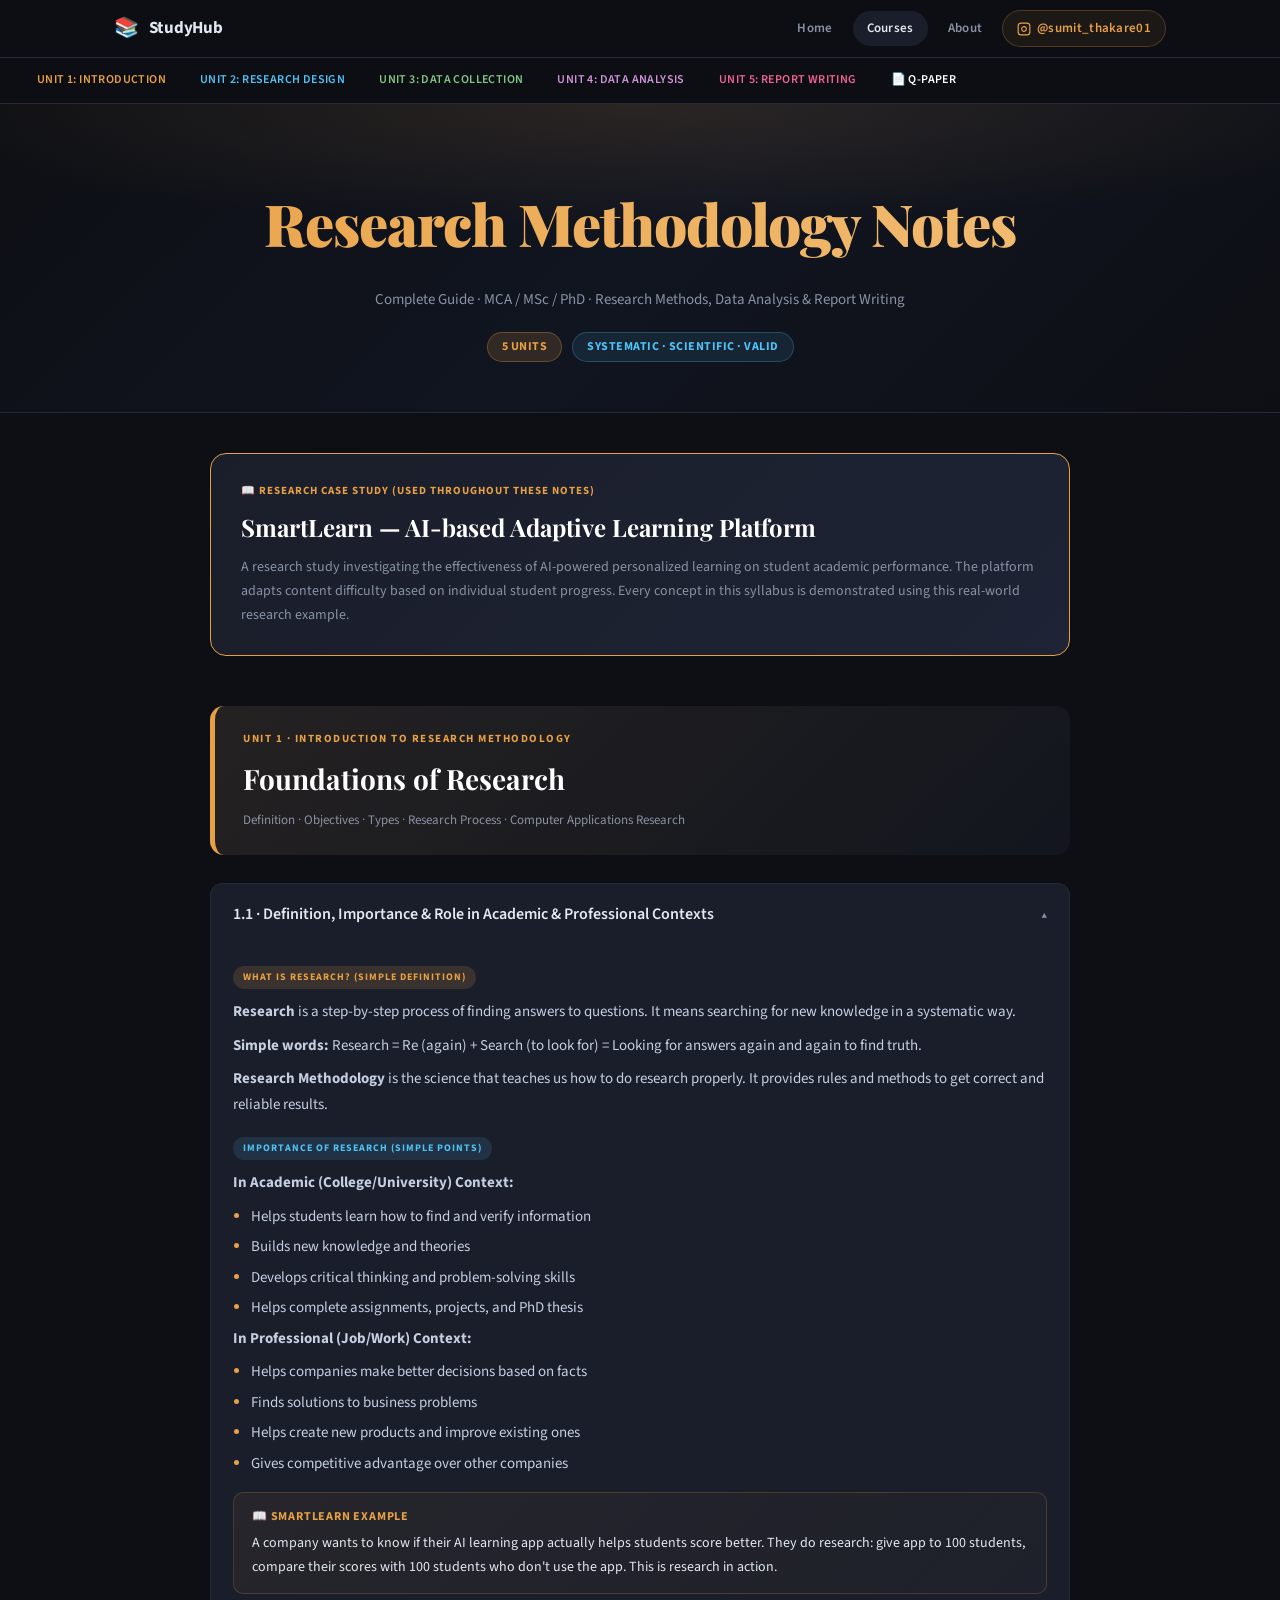
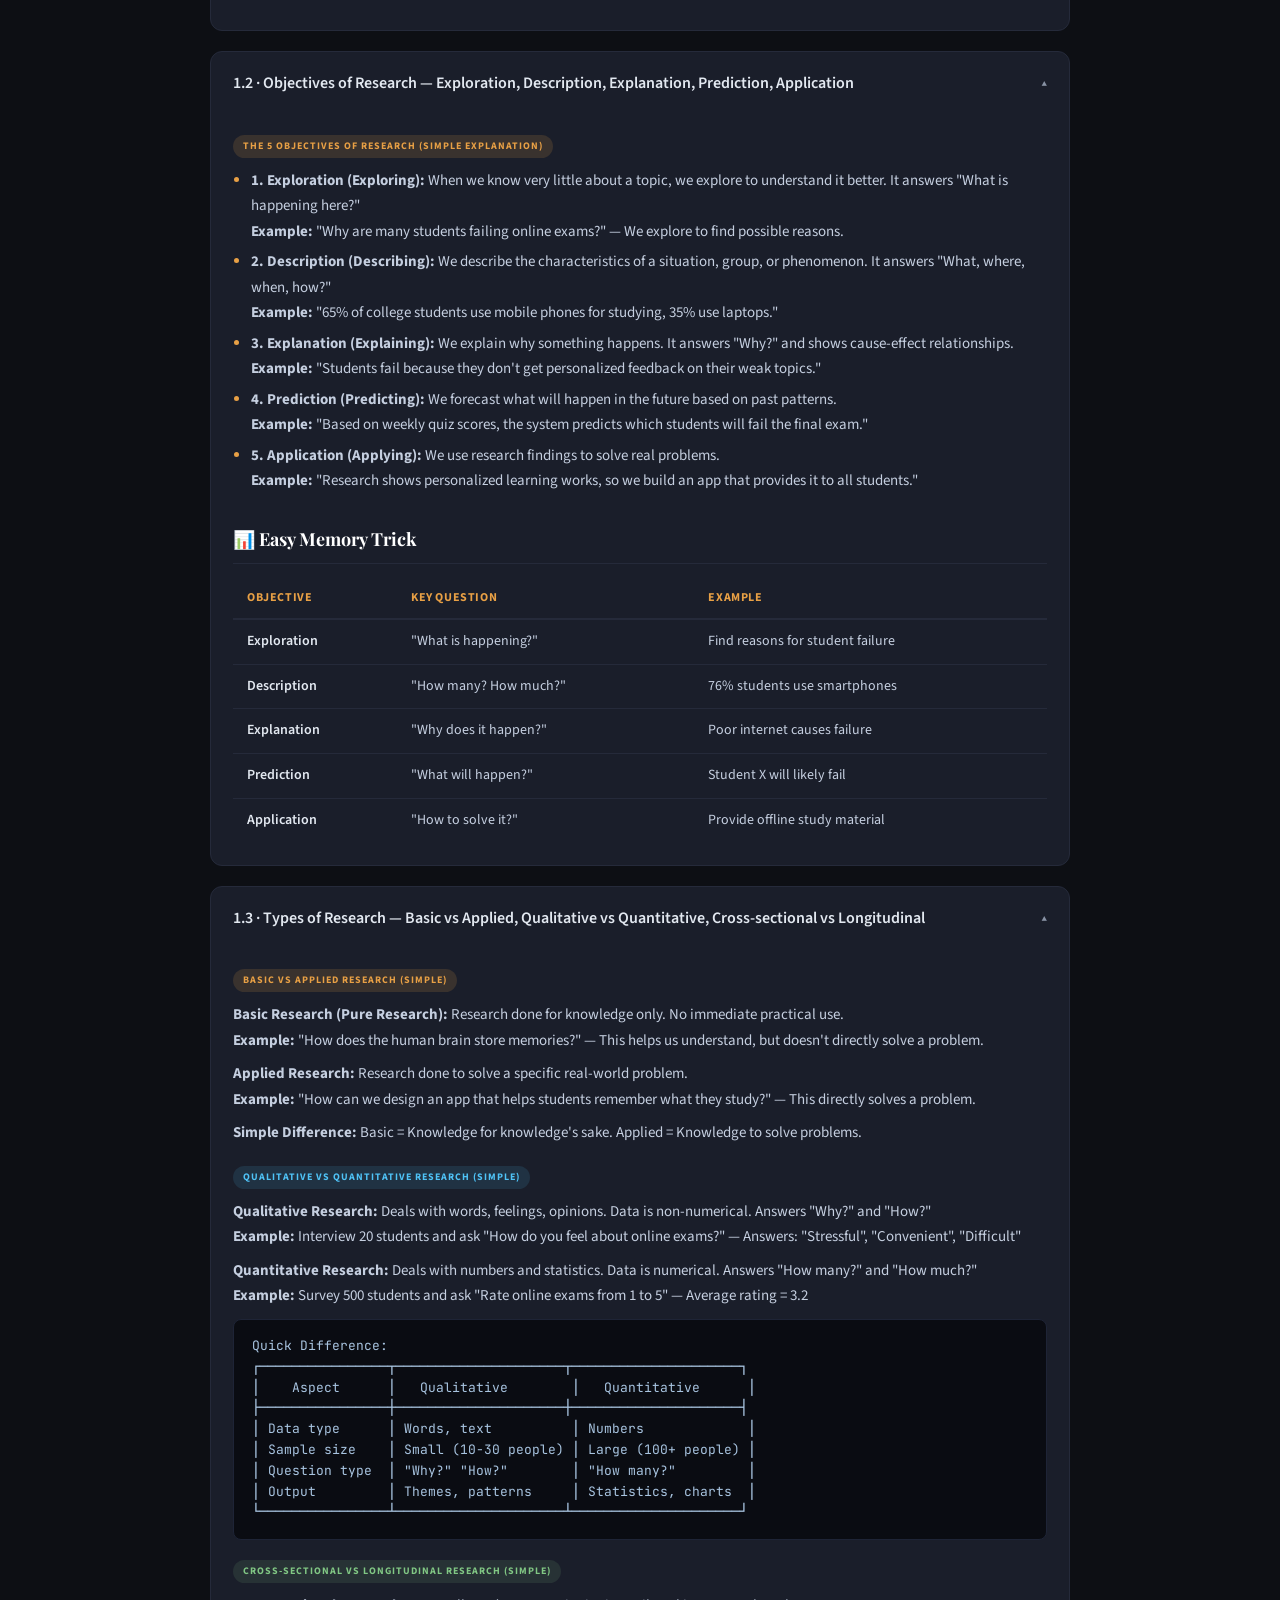
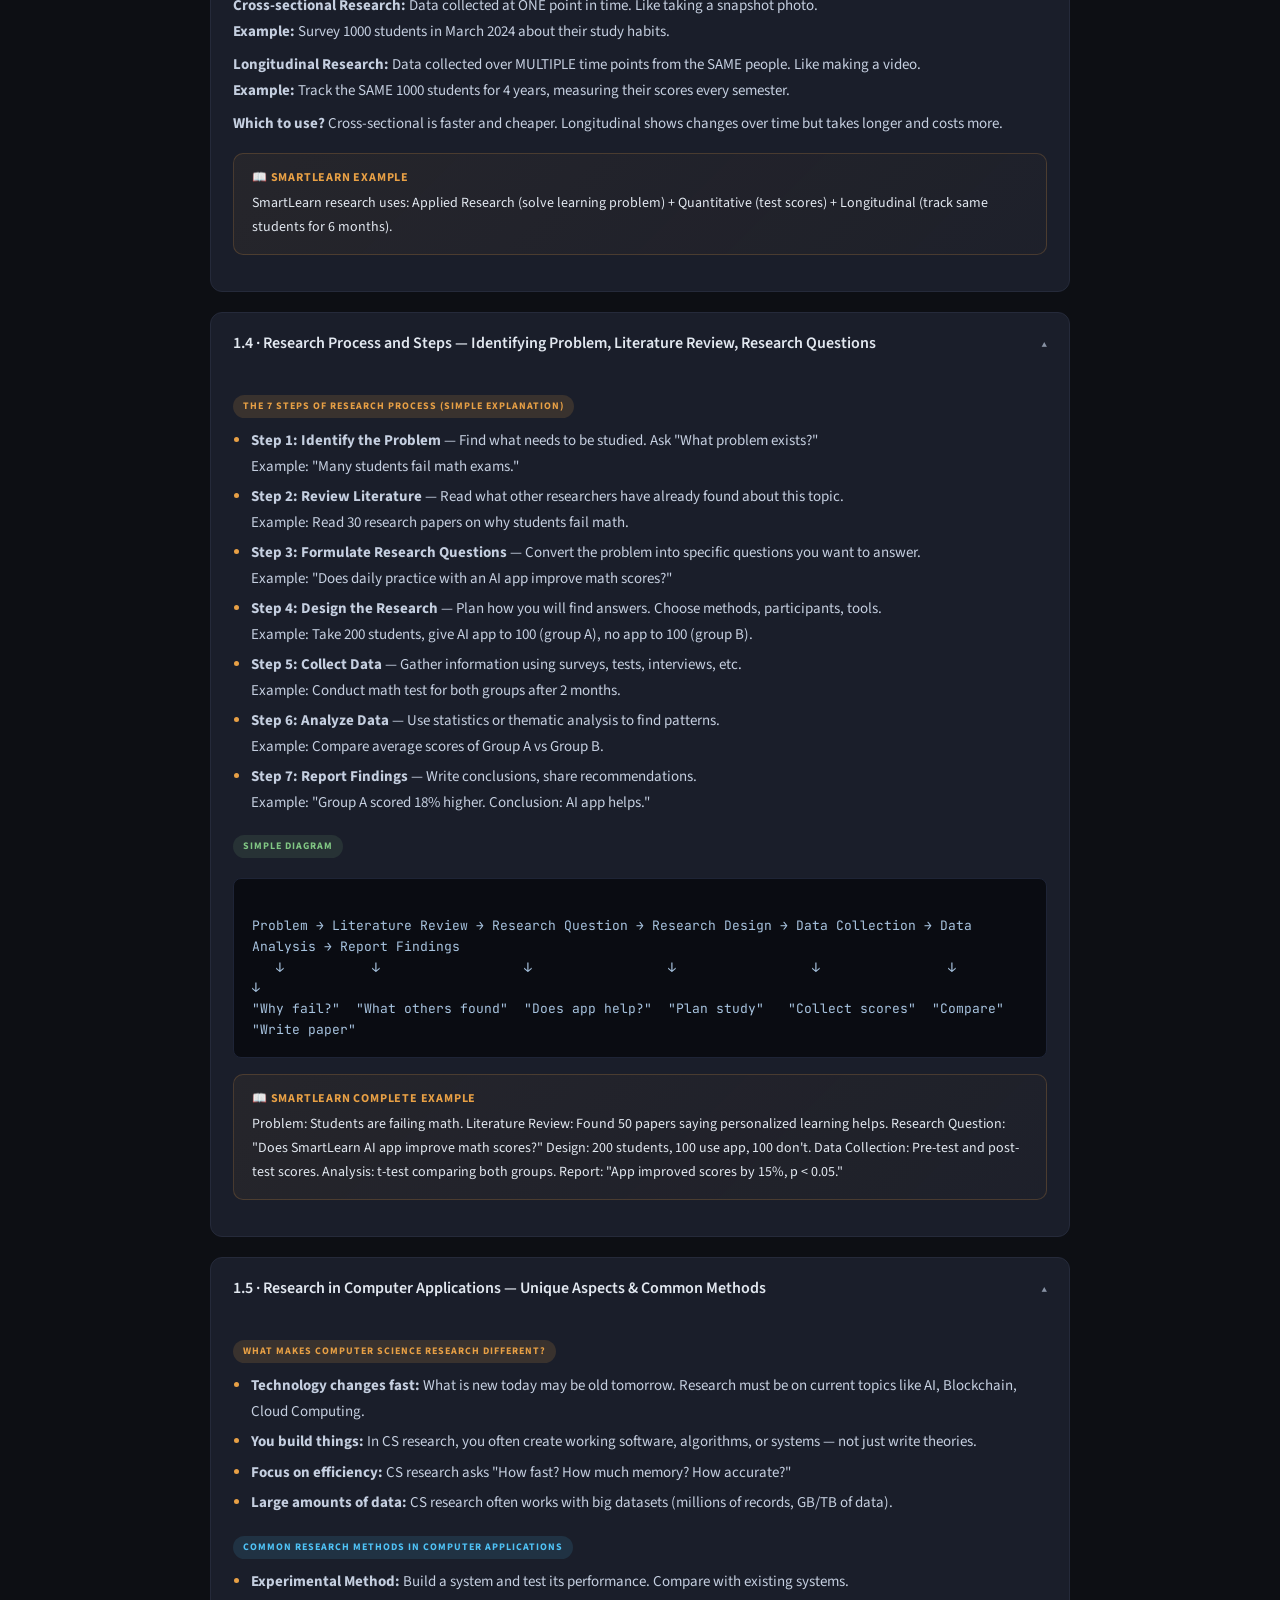
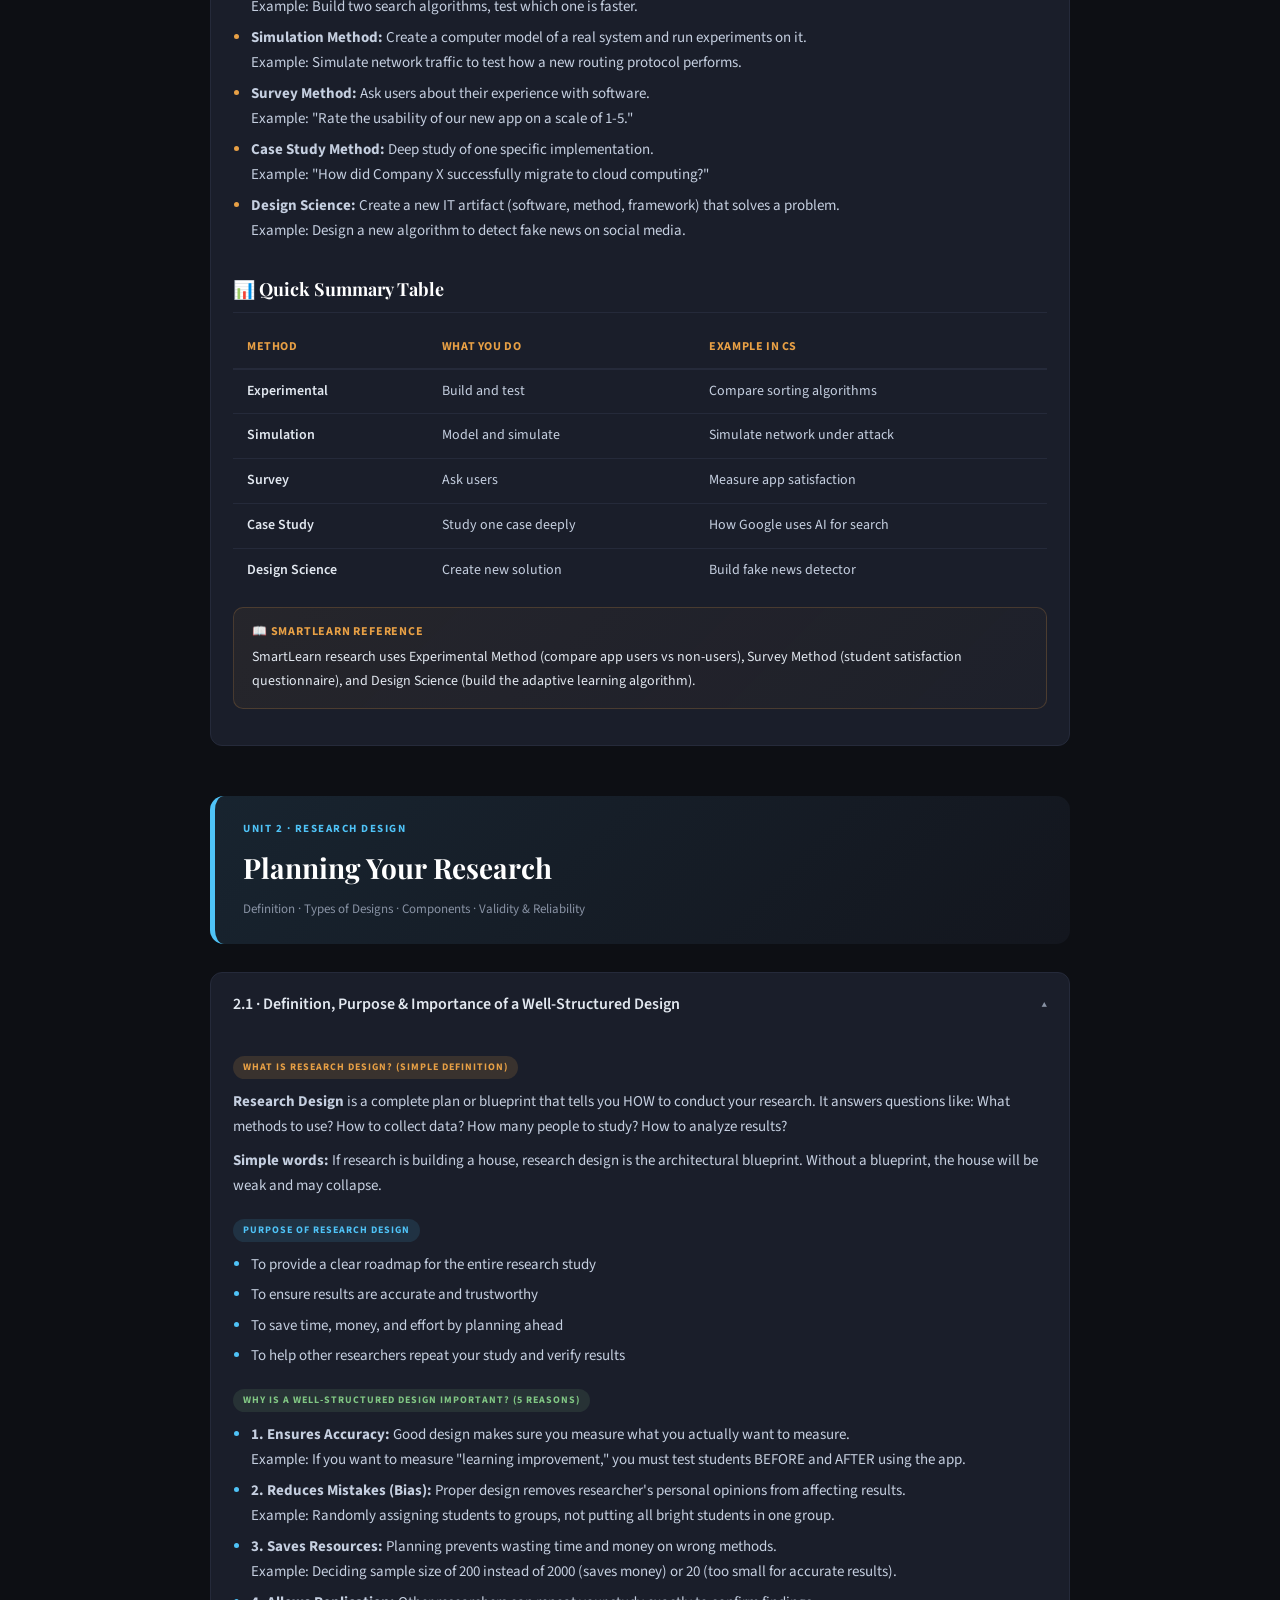
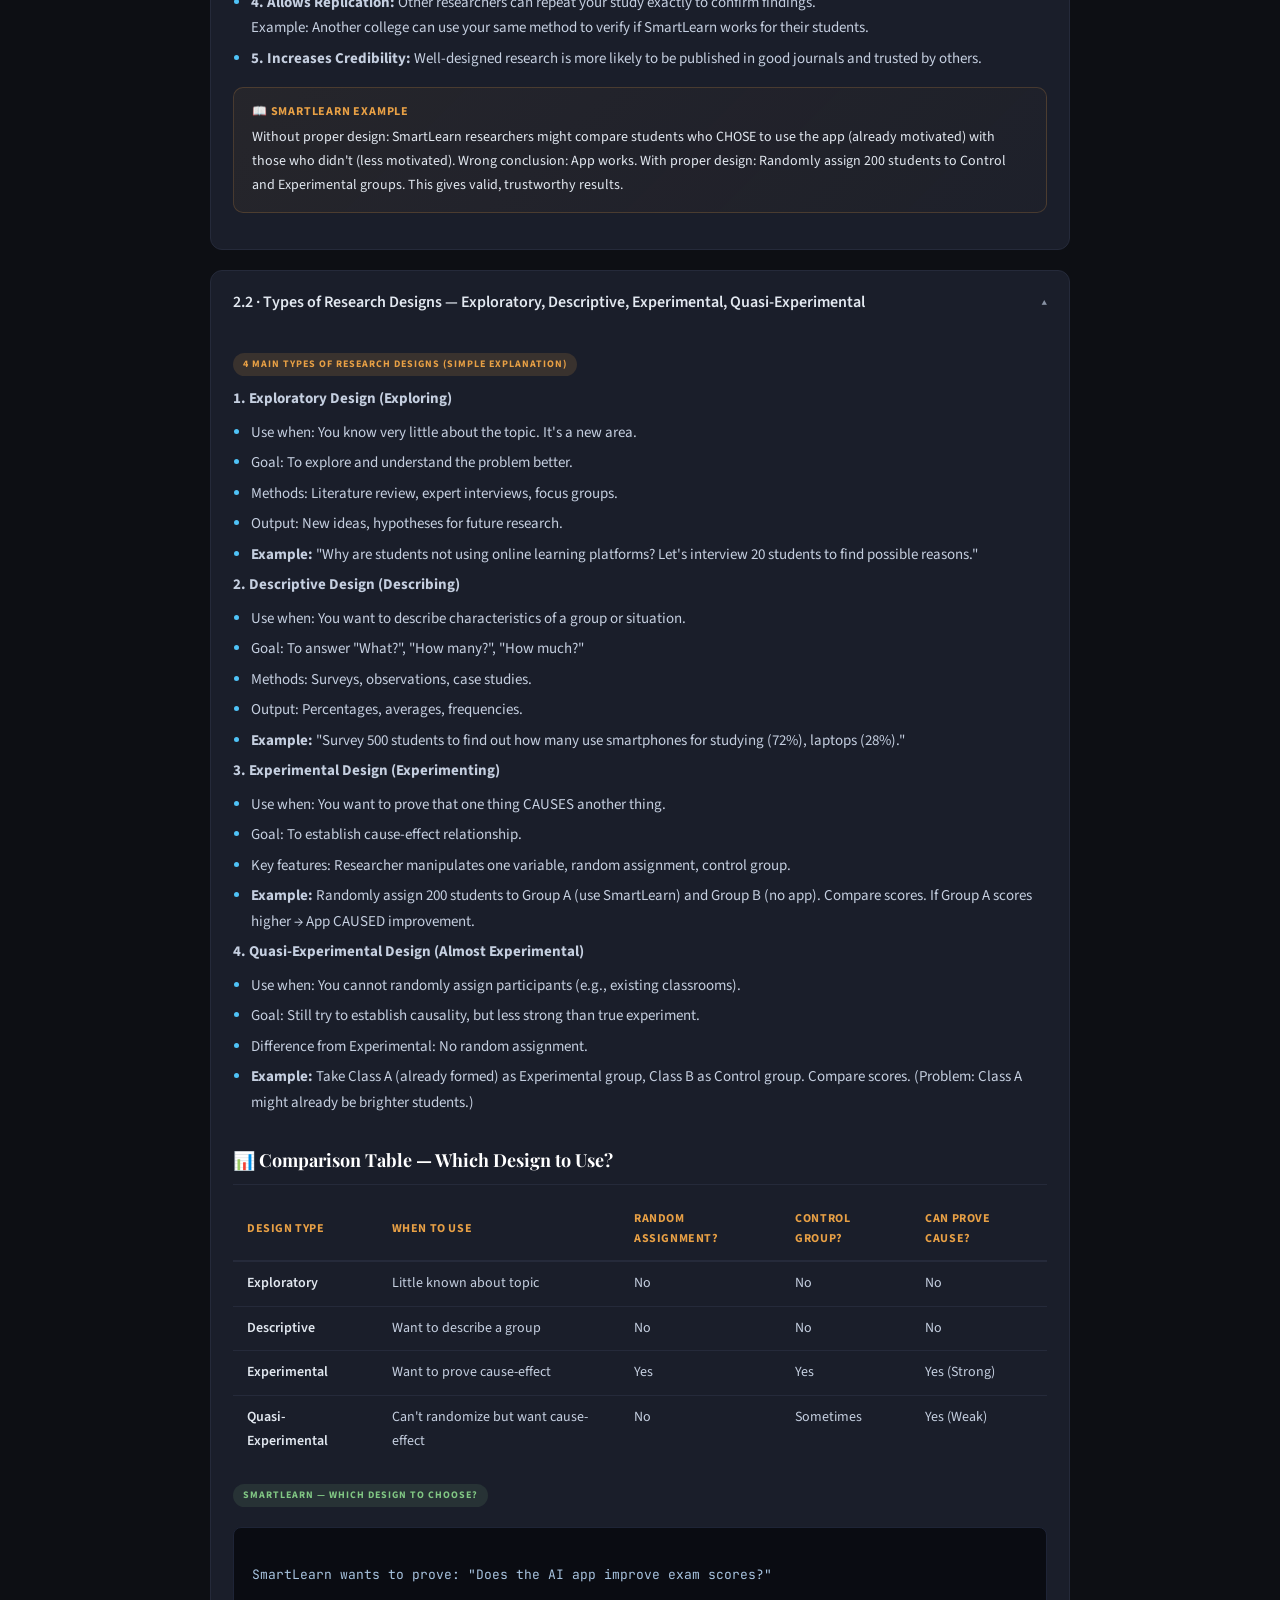
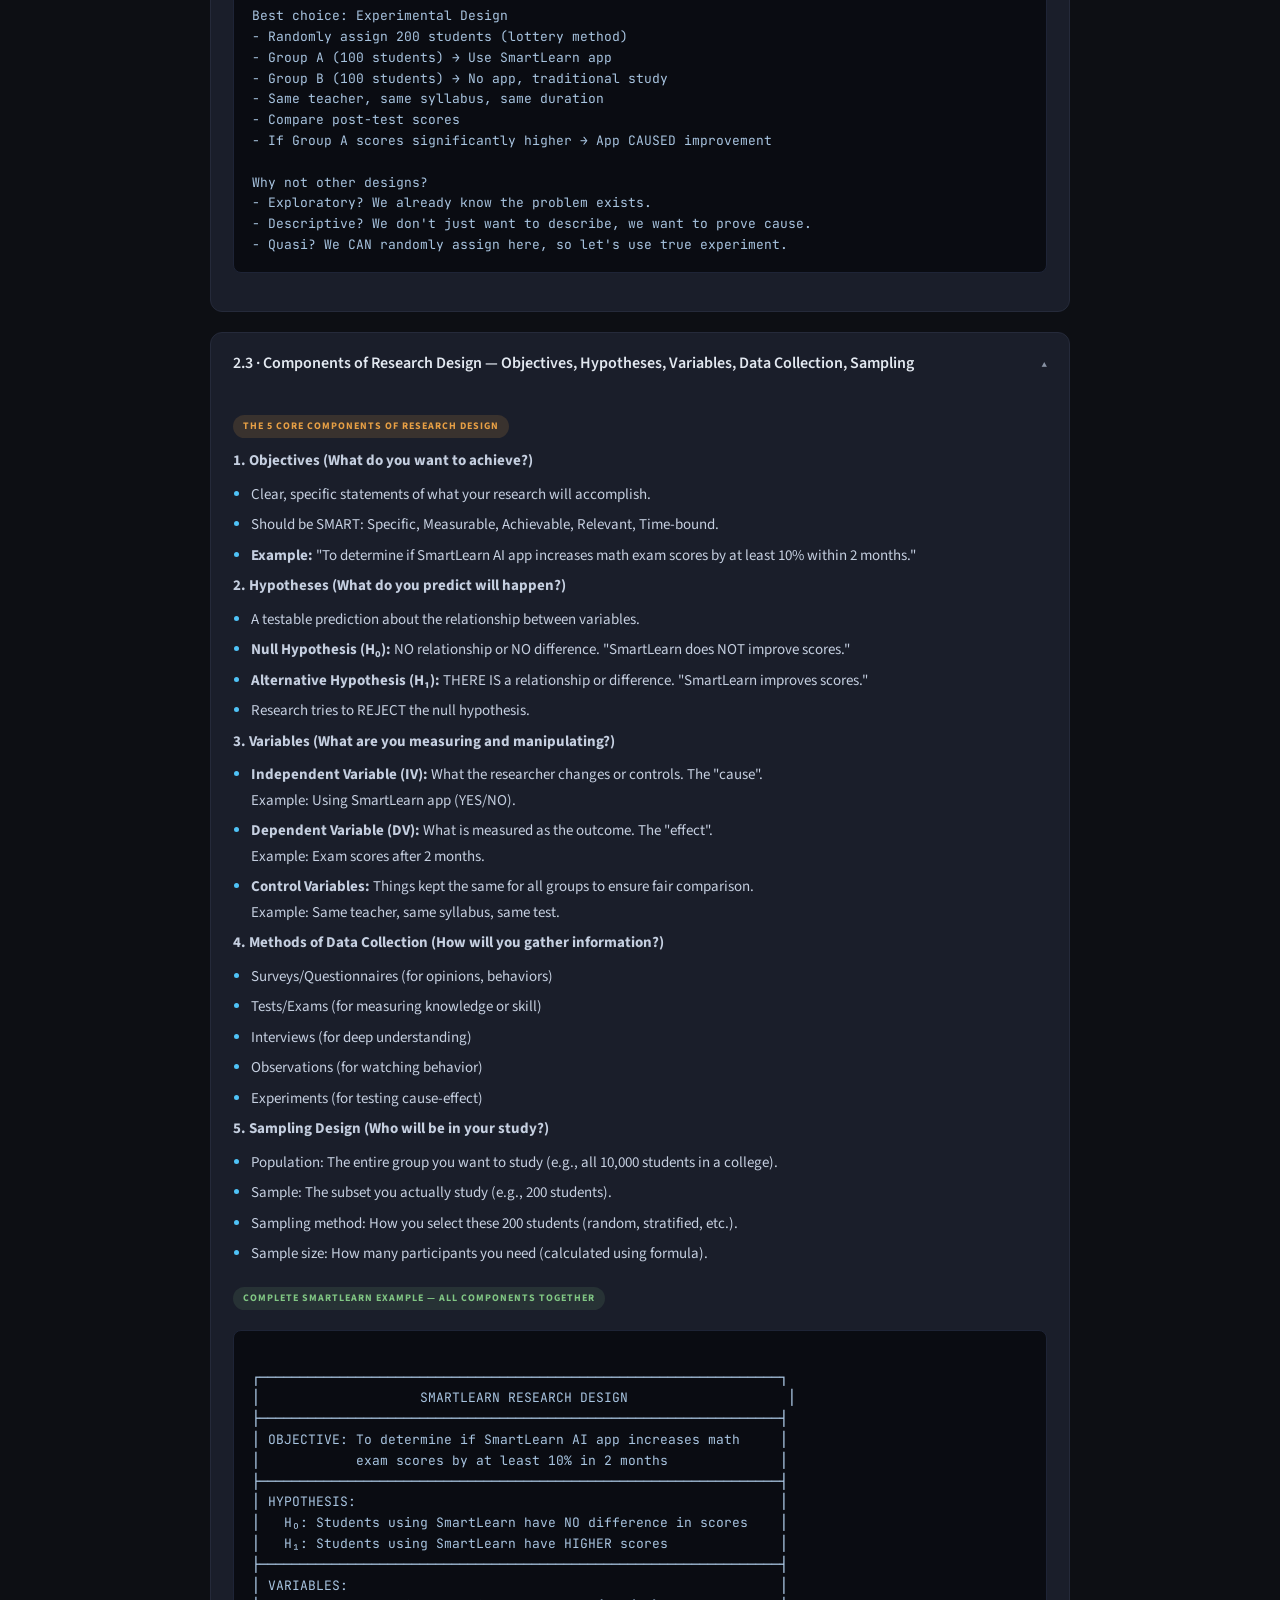
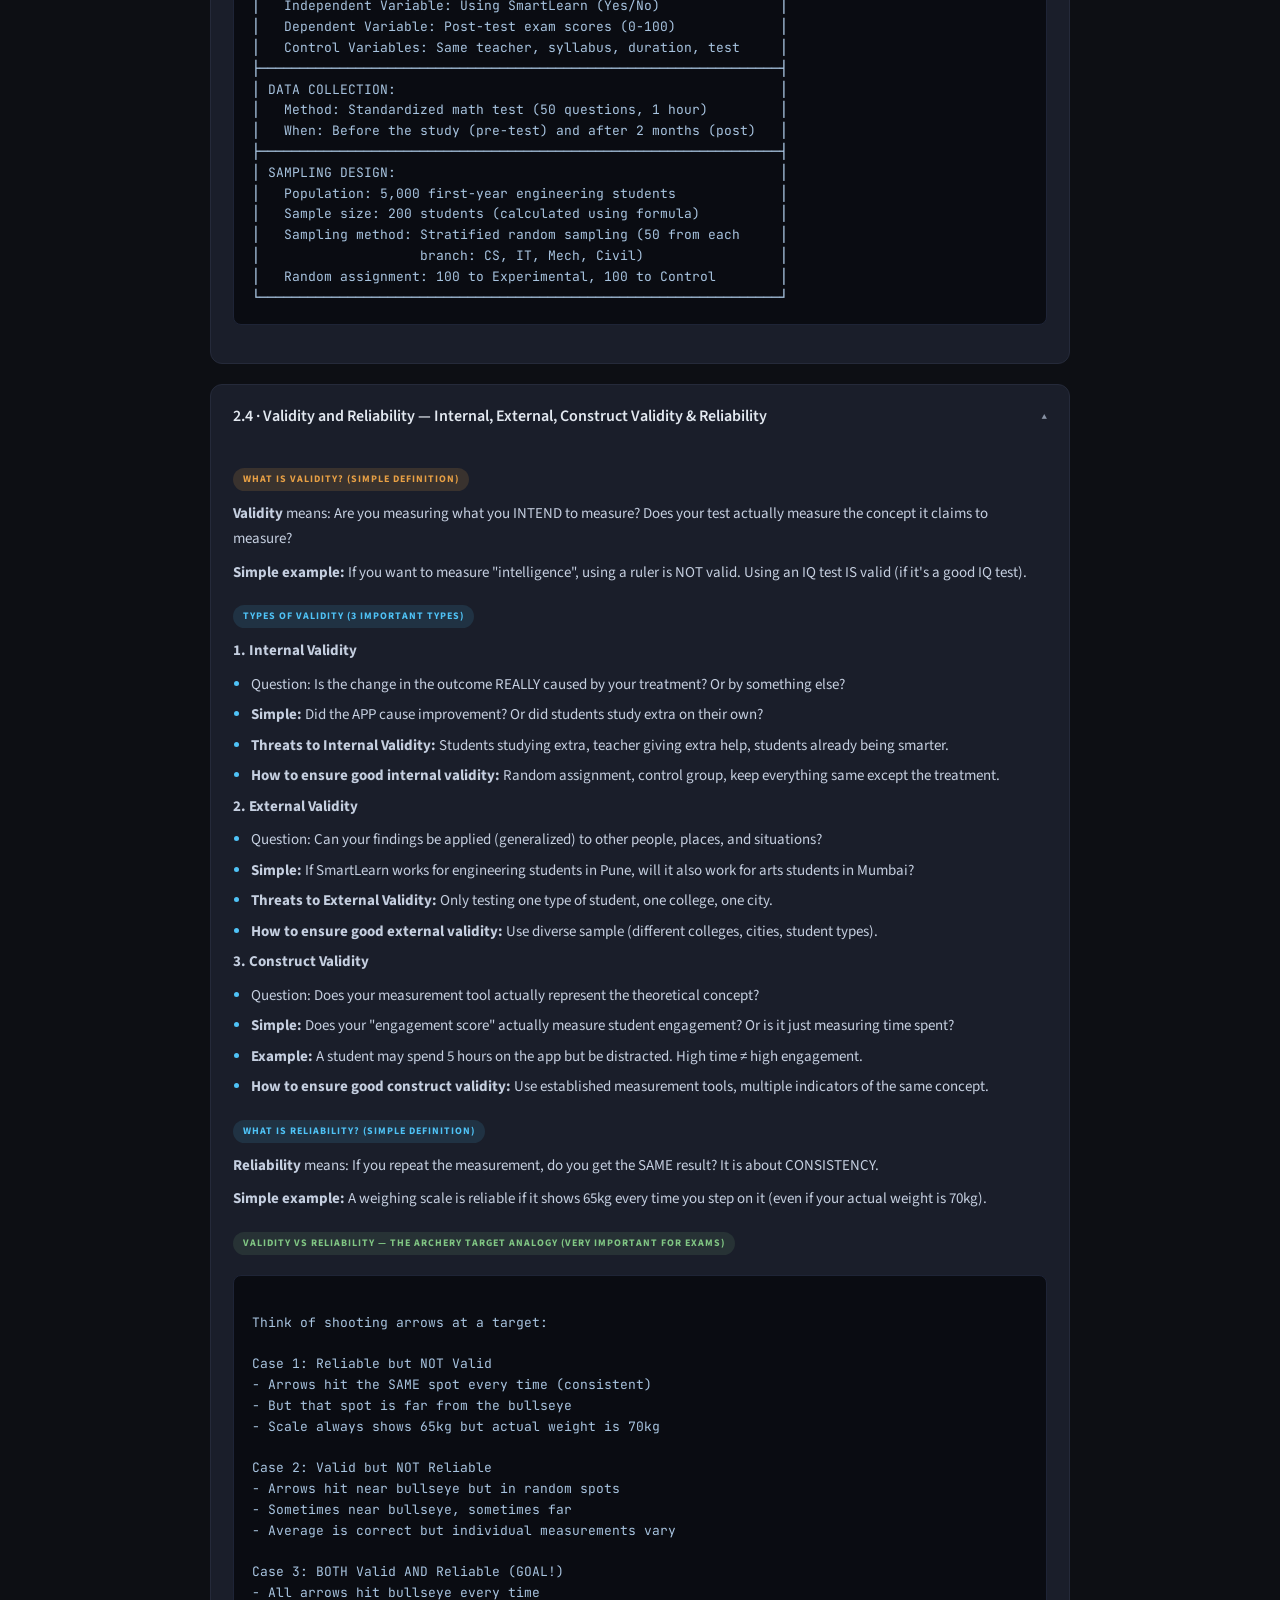
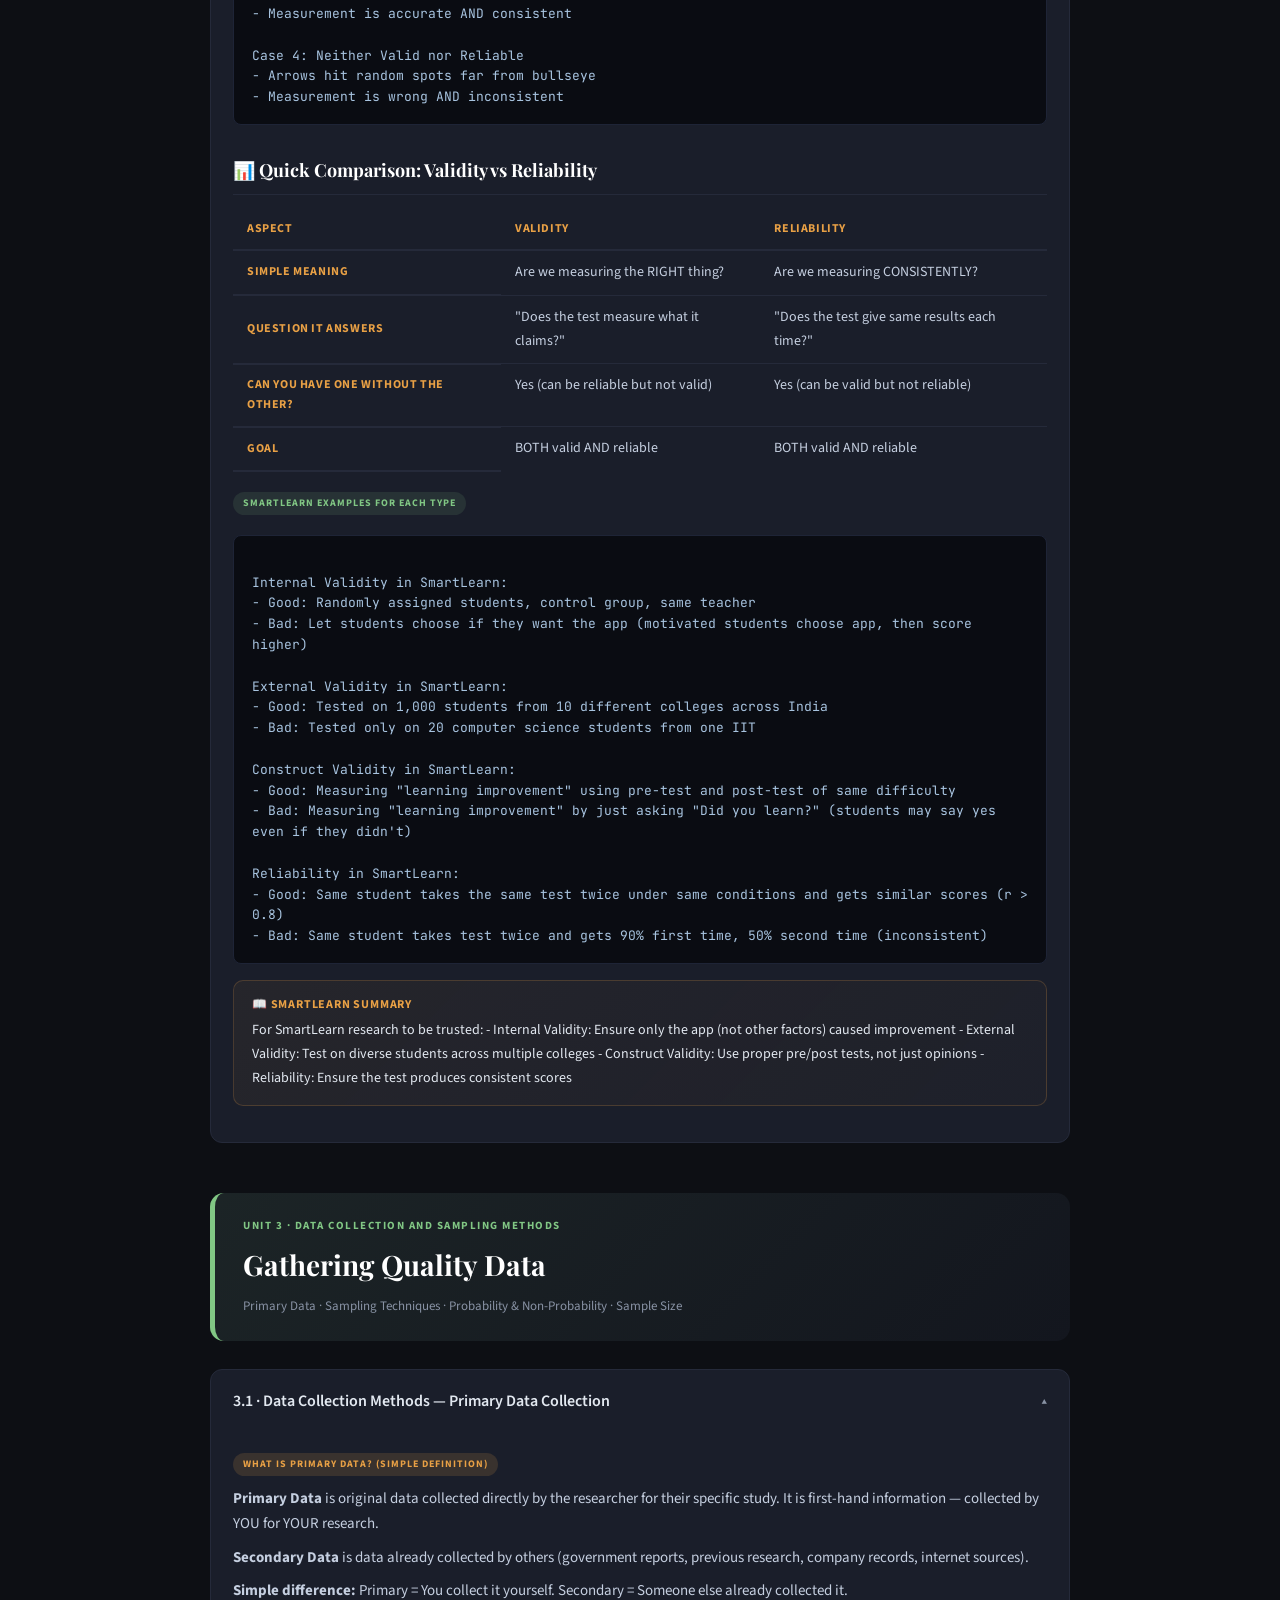
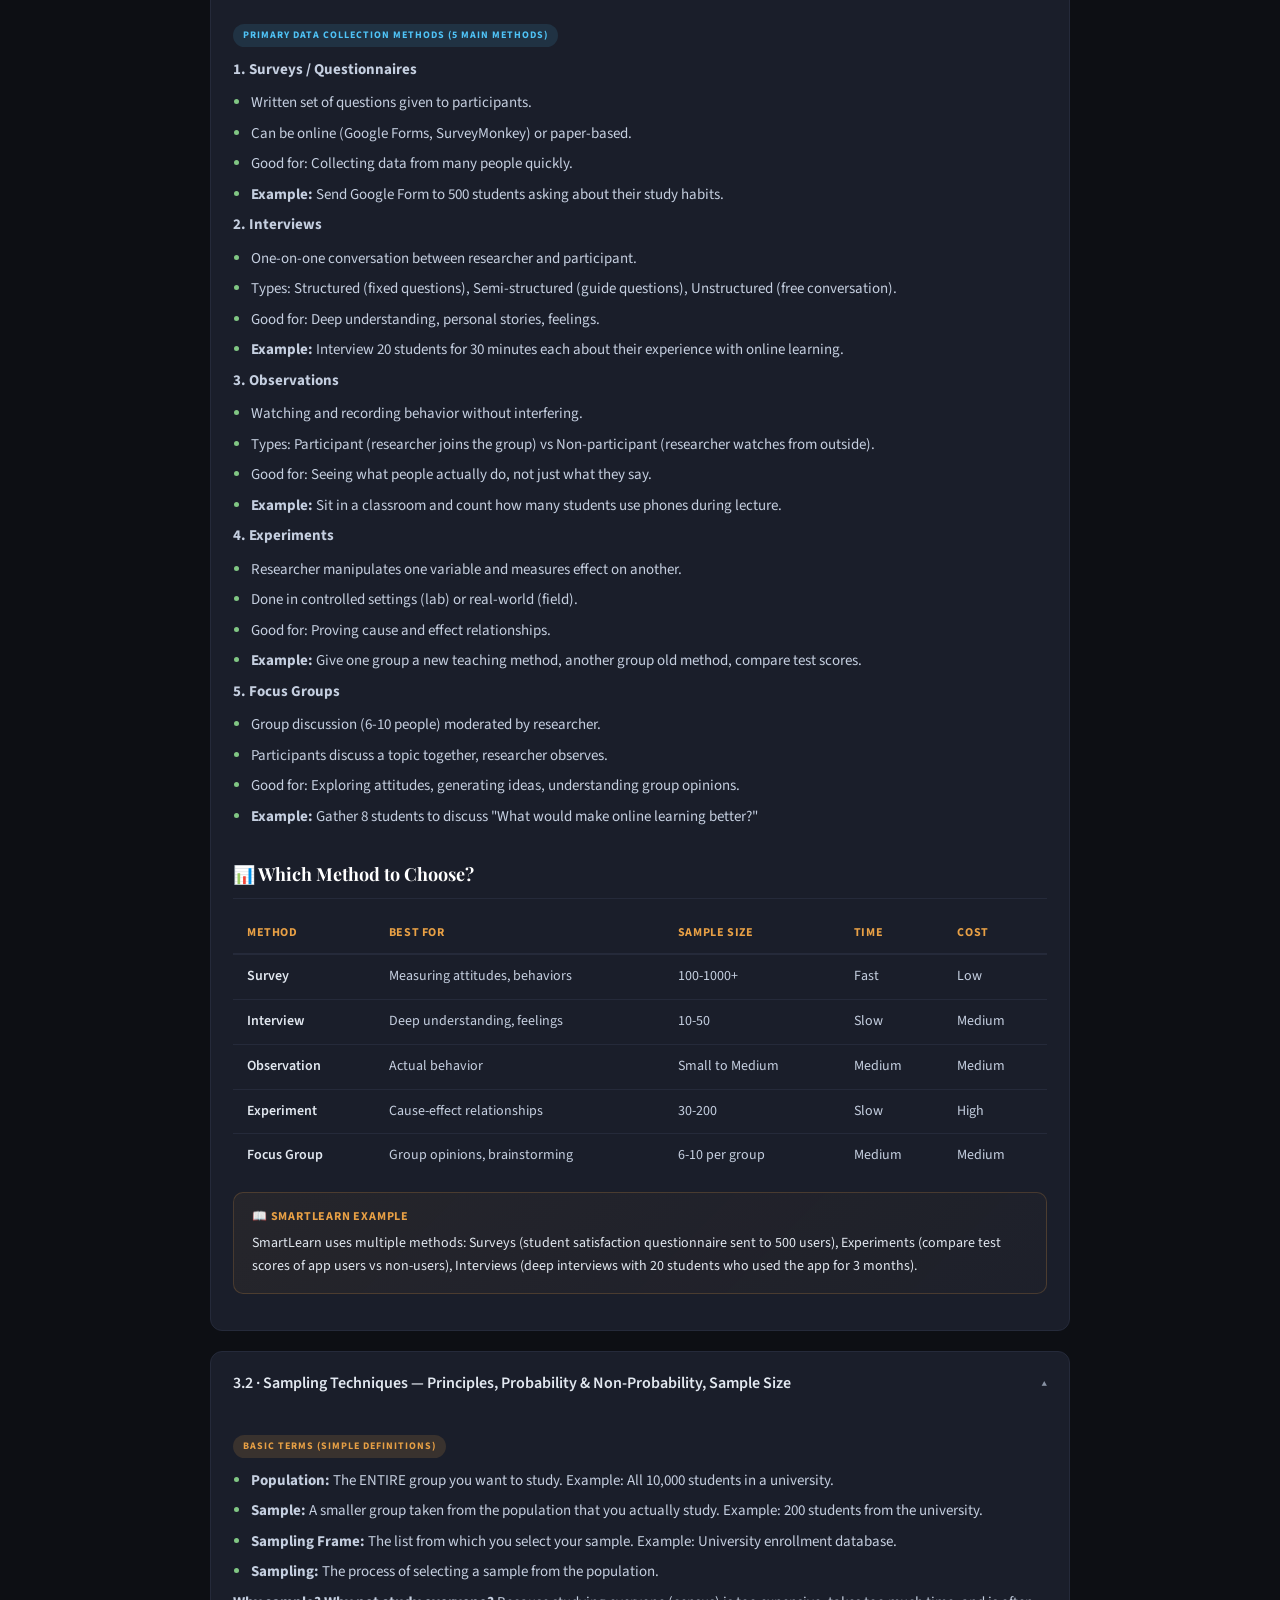
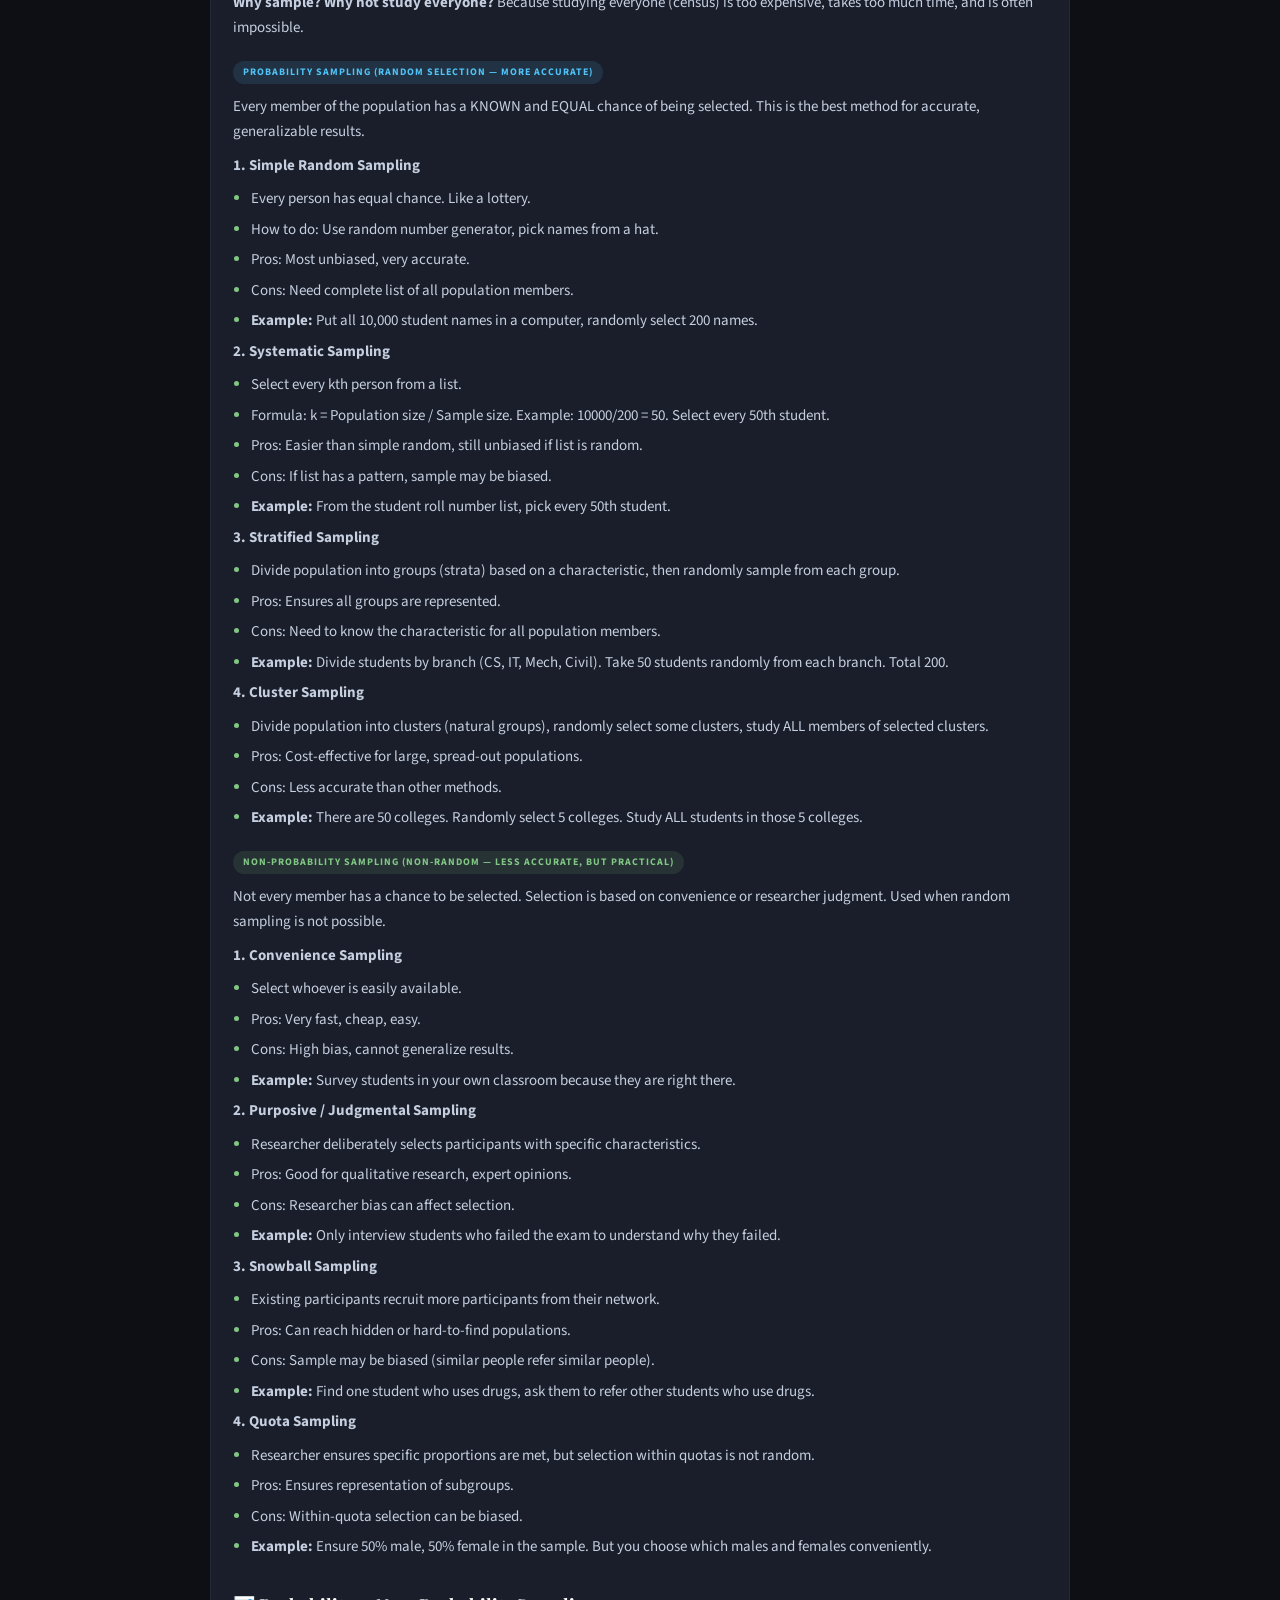
==== rsm.html @ 312245e2 "Initial commit via Netlify [skip ci]" ====
<!DOCTYPE html>
<html lang="en">
<head>
<meta charset="UTF-8">
<meta name="viewport" content="width=device-width, initial-scale=1.0">
<title>Research Methodology – Complete Notes | StudyHub</title>
<link rel="stylesheet" href="notes.css">
</head>
<body>

<!-- ── NAVBAR (same as sqta.html) ── -->
<nav class="navbar">
  <div class="container">
    <div class="nav-inner">
      <a href="index.html" class="nav-logo">
        <div class="logo-icon">📚</div>
        StudyHub
      </a>
      <div class="nav-links">
        <a href="index.html">Home</a>
        <a href="index.html#courses" class="active">Courses</a>
        <a href="about.html">About</a>
        <a href="https://www.instagram.com/sumit_thakare01/?hl=en" target="_blank" class="nav-insta">
          <svg width="14" height="14" viewBox="0 0 24 24" fill="none" stroke="currentColor" stroke-width="2"><rect x="2" y="2" width="20" height="20" rx="5"/><path d="M16 11.37A4 4 0 1 1 12.63 8 4 4 0 0 1 16 11.37z"/><line x1="17.5" y1="6.5" x2="17.51" y2="6.5"/></svg>
          @sumit_thakare01
        </a>
      </div>
    </div>
  </div>
</nav>

<!-- ── UNIT QUICK-NAV ── -->
<nav class="unit-nav">
  <a href="#u1" class="u1">Unit 1: Introduction</a>
  <a href="#u2" class="u2">Unit 2: Research Design</a>
  <a href="#u3" class="u3">Unit 3: Data Collection</a>
  <a href="#u4" class="u4">Unit 4: Data Analysis</a>
  <a href="#u5" class="u5">Unit 5: Report Writing</a>
  <a href="#qp" style="color:#fff">📄 Q-Paper</a>
</nav>

<div class="hero">
  <h1>Research Methodology Notes</h1>
  <p>Complete Guide · MCA / MSc / PhD · Research Methods, Data Analysis &amp; Report Writing</p>
  <div class="badge-row">
    <span class="badge badge-gold">5 Units</span>
    <span class="badge badge-blue">Systematic · Scientific · Valid</span>
  </div>
</div>

<div class="container">

  <!-- RESEARCH CASE STUDY BANNER (Used Throughout) -->
  <div class="project-banner">
    <div class="label">📖 Research Case Study (Used Throughout These Notes)</div>
    <h2>SmartLearn — AI-based Adaptive Learning Platform</h2>
    <p>A research study investigating the effectiveness of AI-powered personalized learning on student academic performance. The platform adapts content difficulty based on individual student progress. Every concept in this syllabus is demonstrated using this real-world research example.</p>
  </div>

  <!-- ═══════════════════ UNIT 1 ═══════════════════ -->
  <div id="u1" class="unit-header" style="--uc:var(--unit1)">
    <div class="unit-tag">Unit 1 · Introduction to Research Methodology</div>
    <h2>Foundations of Research</h2>
    <div class="meta">Definition · Objectives · Types · Research Process · Computer Applications Research</div>
  </div>

  <!-- Topic 1.1 -->
  <div class="topic" style="--uc:var(--unit1)">
    <div class="topic-head" onclick="toggle(this)">
      <h3>1.1 · Definition, Importance &amp; Role in Academic &amp; Professional Contexts</h3>
      <span class="arrow">▾</span>
    </div>
    <div class="topic-body">
      <div class="sect">
        <span class="sect-label sl-what">What is Research? (Simple Definition)</span>
        <p><strong>Research</strong> is a step-by-step process of finding answers to questions. It means searching for new knowledge in a systematic way.</p>
        <p><strong>Simple words:</strong> Research = Re (again) + Search (to look for) = Looking for answers again and again to find truth.</p>
        <p><strong>Research Methodology</strong> is the science that teaches us how to do research properly. It provides rules and methods to get correct and reliable results.</p>
      </div>
      <div class="sect">
        <span class="sect-label sl-how">Importance of Research (Simple Points)</span>
        <p><strong>In Academic (College/University) Context:</strong></p>
        <ul>
          <li>Helps students learn how to find and verify information</li>
          <li>Builds new knowledge and theories</li>
          <li>Develops critical thinking and problem-solving skills</li>
          <li>Helps complete assignments, projects, and PhD thesis</li>
        </ul>
        <p><strong>In Professional (Job/Work) Context:</strong></p>
        <ul>
          <li>Helps companies make better decisions based on facts</li>
          <li>Finds solutions to business problems</li>
          <li>Helps create new products and improve existing ones</li>
          <li>Gives competitive advantage over other companies</li>
        </ul>
      </div>
      <div class="proj-ref">
        <strong>📖 SmartLearn Example</strong>
        A company wants to know if their AI learning app actually helps students score better. They do research: give app to 100 students, compare their scores with 100 students who don't use the app. This is research in action.
      </div>
    </div>
  </div>

  <!-- Topic 1.2 -->
  <div class="topic" style="--uc:var(--unit1)">
    <div class="topic-head" onclick="toggle(this)">
      <h3>1.2 · Objectives of Research — Exploration, Description, Explanation, Prediction, Application</h3>
      <span class="arrow">▾</span>
    </div>
    <div class="topic-body">
      <div class="sect">
        <span class="sect-label sl-what">The 5 Objectives of Research (Simple Explanation)</span>
        <ul>
          <li><strong>1. Exploration (Exploring):</strong> When we know very little about a topic, we explore to understand it better. It answers "What is happening here?" <br>
          <strong>Example:</strong> "Why are many students failing online exams?" — We explore to find possible reasons.</li>
          
          <li><strong>2. Description (Describing):</strong> We describe the characteristics of a situation, group, or phenomenon. It answers "What, where, when, how?" <br>
          <strong>Example:</strong> "65% of college students use mobile phones for studying, 35% use laptops."</li>
          
          <li><strong>3. Explanation (Explaining):</strong> We explain why something happens. It answers "Why?" and shows cause-effect relationships. <br>
          <strong>Example:</strong> "Students fail because they don't get personalized feedback on their weak topics."</li>
          
          <li><strong>4. Prediction (Predicting):</strong> We forecast what will happen in the future based on past patterns. <br>
          <strong>Example:</strong> "Based on weekly quiz scores, the system predicts which students will fail the final exam."</li>
          
          <li><strong>5. Application (Applying):</strong> We use research findings to solve real problems. <br>
          <strong>Example:</strong> "Research shows personalized learning works, so we build an app that provides it to all students."</li>
        </ul>
      </div>
      <div class="comp-section">
        <h4>📊 Easy Memory Trick</h4>
        <table class="comp-table">
          <tr><th>Objective</th><th>Key Question</th><th>Example</th></tr>
          <tr><td>Exploration</th><td>"What is happening?"</th><td>Find reasons for student failure</th></tr>
          <tr><td>Description</th><td>"How many? How much?"</th><td>76% students use smartphones</th></tr>
          <tr><td>Explanation</th><td>"Why does it happen?"</th><td>Poor internet causes failure</th></tr>
          <tr><td>Prediction</th><td>"What will happen?"</th><td>Student X will likely fail</th></tr>
          <tr><td>Application</th><td>"How to solve it?"</th><td>Provide offline study material</th></tr>
        </table>
      </div>
    </div>
  </div>

  <!-- Topic 1.3 -->
  <div class="topic" style="--uc:var(--unit1)">
    <div class="topic-head" onclick="toggle(this)">
      <h3>1.3 · Types of Research — Basic vs Applied, Qualitative vs Quantitative, Cross-sectional vs Longitudinal</h3>
      <span class="arrow">▾</span>
    </div>
    <div class="topic-body">
      <div class="sect">
        <span class="sect-label sl-what">Basic vs Applied Research (Simple)</span>
        <p><strong>Basic Research (Pure Research):</strong> Research done for knowledge only. No immediate practical use. <br>
        <strong>Example:</strong> "How does the human brain store memories?" — This helps us understand, but doesn't directly solve a problem.</p>
        <p><strong>Applied Research:</strong> Research done to solve a specific real-world problem. <br>
        <strong>Example:</strong> "How can we design an app that helps students remember what they study?" — This directly solves a problem.</p>
        <p><strong>Simple Difference:</strong> Basic = Knowledge for knowledge's sake. Applied = Knowledge to solve problems.</p>
      </div>
      <div class="sect">
        <span class="sect-label sl-how">Qualitative vs Quantitative Research (Simple)</span>
        <p><strong>Qualitative Research:</strong> Deals with words, feelings, opinions. Data is non-numerical. Answers "Why?" and "How?" <br>
        <strong>Example:</strong> Interview 20 students and ask "How do you feel about online exams?" — Answers: "Stressful", "Convenient", "Difficult"</p>
        <p><strong>Quantitative Research:</strong> Deals with numbers and statistics. Data is numerical. Answers "How many?" and "How much?" <br>
        <strong>Example:</strong> Survey 500 students and ask "Rate online exams from 1 to 5" — Average rating = 3.2</p>
        <div class="code-block">Quick Difference:
┌────────────────┬─────────────────────┬─────────────────────┐
│    Aspect      │   Qualitative        │   Quantitative      │
├────────────────┼─────────────────────┼─────────────────────┤
│ Data type      │ Words, text          │ Numbers             │
│ Sample size    │ Small (10-30 people) │ Large (100+ people) │
│ Question type  │ "Why?" "How?"        │ "How many?"         │
│ Output         │ Themes, patterns     │ Statistics, charts  │
└────────────────┴─────────────────────┴─────────────────────┘</div>
      </div>
      <div class="sect">
        <span class="sect-label sl-eg">Cross-sectional vs Longitudinal Research (Simple)</span>
        <p><strong>Cross-sectional Research:</strong> Data collected at ONE point in time. Like taking a snapshot photo. <br>
        <strong>Example:</strong> Survey 1000 students in March 2024 about their study habits.</p>
        <p><strong>Longitudinal Research:</strong> Data collected over MULTIPLE time points from the SAME people. Like making a video. <br>
        <strong>Example:</strong> Track the SAME 1000 students for 4 years, measuring their scores every semester.</p>
        <p><strong>Which to use?</strong> Cross-sectional is faster and cheaper. Longitudinal shows changes over time but takes longer and costs more.</p>
      </div>
      <div class="proj-ref">
        <strong>📖 SmartLearn Example</strong>
        SmartLearn research uses: Applied Research (solve learning problem) + Quantitative (test scores) + Longitudinal (track same students for 6 months).
      </div>
    </div>
  </div>

  <!-- Topic 1.4 -->
  <div class="topic" style="--uc:var(--unit1)">
    <div class="topic-head" onclick="toggle(this)">
      <h3>1.4 · Research Process and Steps — Identifying Problem, Literature Review, Research Questions</h3>
      <span class="arrow">▾</span>
    </div>
    <div class="topic-body">
      <div class="sect">
        <span class="sect-label sl-what">The 7 Steps of Research Process (Simple Explanation)</span>
        <ul>
          <li><strong>Step 1: Identify the Problem</strong> — Find what needs to be studied. Ask "What problem exists?" <br>
          Example: "Many students fail math exams."</li>
          
          <li><strong>Step 2: Review Literature</strong> — Read what other researchers have already found about this topic. <br>
          Example: Read 30 research papers on why students fail math.</li>
          
          <li><strong>Step 3: Formulate Research Questions</strong> — Convert the problem into specific questions you want to answer. <br>
          Example: "Does daily practice with an AI app improve math scores?"</li>
          
          <li><strong>Step 4: Design the Research</strong> — Plan how you will find answers. Choose methods, participants, tools. <br>
          Example: Take 200 students, give AI app to 100 (group A), no app to 100 (group B).</li>
          
          <li><strong>Step 5: Collect Data</strong> — Gather information using surveys, tests, interviews, etc. <br>
          Example: Conduct math test for both groups after 2 months.</li>
          
          <li><strong>Step 6: Analyze Data</strong> — Use statistics or thematic analysis to find patterns. <br>
          Example: Compare average scores of Group A vs Group B.</li>
          
          <li><strong>Step 7: Report Findings</strong> — Write conclusions, share recommendations. <br>
          Example: "Group A scored 18% higher. Conclusion: AI app helps."</li>
        </ul>
      </div>
      <div class="sect">
        <span class="sect-label sl-eg">Simple Diagram</span>
        <div class="code-block">
Problem → Literature Review → Research Question → Research Design → Data Collection → Data Analysis → Report Findings
   ↓           ↓                  ↓                 ↓                 ↓                ↓              ↓
"Why fail?"  "What others found"  "Does app help?"  "Plan study"   "Collect scores"  "Compare"   "Write paper"</div>
      </div>
      <div class="proj-ref">
        <strong>📖 SmartLearn Complete Example</strong>
        Problem: Students are failing math. Literature Review: Found 50 papers saying personalized learning helps. Research Question: "Does SmartLearn AI app improve math scores?" Design: 200 students, 100 use app, 100 don't. Data Collection: Pre-test and post-test scores. Analysis: t-test comparing both groups. Report: "App improved scores by 15%, p < 0.05."
      </div>
    </div>
  </div>

  <!-- Topic 1.5 -->
  <div class="topic" style="--uc:var(--unit1)">
    <div class="topic-head" onclick="toggle(this)">
      <h3>1.5 · Research in Computer Applications — Unique Aspects &amp; Common Methods</h3>
      <span class="arrow">▾</span>
    </div>
    <div class="topic-body">
      <div class="sect">
        <span class="sect-label sl-what">What Makes Computer Science Research Different?</span>
        <ul>
          <li><strong>Technology changes fast:</strong> What is new today may be old tomorrow. Research must be on current topics like AI, Blockchain, Cloud Computing.</li>
          <li><strong>You build things:</strong> In CS research, you often create working software, algorithms, or systems — not just write theories.</li>
          <li><strong>Focus on efficiency:</strong> CS research asks "How fast? How much memory? How accurate?"</li>
          <li><strong>Large amounts of data:</strong> CS research often works with big datasets (millions of records, GB/TB of data).</li>
        </ul>
      </div>
      <div class="sect">
        <span class="sect-label sl-how">Common Research Methods in Computer Applications</span>
        <ul>
          <li><strong>Experimental Method:</strong> Build a system and test its performance. Compare with existing systems. <br>
          Example: Build two search algorithms, test which one is faster.</li>
          
          <li><strong>Simulation Method:</strong> Create a computer model of a real system and run experiments on it. <br>
          Example: Simulate network traffic to test how a new routing protocol performs.</li>
          
          <li><strong>Survey Method:</strong> Ask users about their experience with software. <br>
          Example: "Rate the usability of our new app on a scale of 1-5."</li>
          
          <li><strong>Case Study Method:</strong> Deep study of one specific implementation. <br>
          Example: "How did Company X successfully migrate to cloud computing?"</li>
          
          <li><strong>Design Science:</strong> Create a new IT artifact (software, method, framework) that solves a problem. <br>
          Example: Design a new algorithm to detect fake news on social media.</li>
        </ul>
      </div>
      <div class="comp-section">
        <h4>📊 Quick Summary Table</h4>
        <table class="comp-table">
          <tr><th>Method</th><th>What You Do</th><th>Example in CS</th></tr>
          <tr><td>Experimental</th><td>Build and test</th><td>Compare sorting algorithms</th></tr>
          <tr><td>Simulation</th><td>Model and simulate</th><td>Simulate network under attack</th></tr>
          <tr><td>Survey</th><td>Ask users</th><td>Measure app satisfaction</th></tr>
          <tr><td>Case Study</th><td>Study one case deeply</th><td>How Google uses AI for search</th></tr>
          <tr><td>Design Science</th><td>Create new solution</th><td>Build fake news detector</th></tr>
        </table>
      </div>
      <div class="proj-ref">
        <strong>📖 SmartLearn Reference</strong>
        SmartLearn research uses Experimental Method (compare app users vs non-users), Survey Method (student satisfaction questionnaire), and Design Science (build the adaptive learning algorithm).
      </div>
    </div>
  </div>

   <!-- ═══════════════════ UNIT 2 ═══════════════════ -->
  <div id="u2" class="unit-header" style="--uc:var(--unit2)">
    <div class="unit-tag">Unit 2 · Research Design</div>
    <h2>Planning Your Research</h2>
    <div class="meta">Definition · Types of Designs · Components · Validity &amp; Reliability</div>
  </div>

  <!-- Topic 2.1 -->
  <div class="topic" style="--uc:var(--unit2)">
    <div class="topic-head" onclick="toggle(this)">
      <h3>2.1 · Definition, Purpose &amp; Importance of a Well-Structured Design</h3>
      <span class="arrow">▾</span>
    </div>
    <div class="topic-body">
      <div class="sect">
        <span class="sect-label sl-what">What is Research Design? (Simple Definition)</span>
        <p><strong>Research Design</strong> is a complete plan or blueprint that tells you HOW to conduct your research. It answers questions like: What methods to use? How to collect data? How many people to study? How to analyze results?</p>
        <p><strong>Simple words:</strong> If research is building a house, research design is the architectural blueprint. Without a blueprint, the house will be weak and may collapse.</p>
      </div>
      <div class="sect">
        <span class="sect-label sl-how">Purpose of Research Design</span>
        <ul>
          <li>To provide a clear roadmap for the entire research study</li>
          <li>To ensure results are accurate and trustworthy</li>
          <li>To save time, money, and effort by planning ahead</li>
          <li>To help other researchers repeat your study and verify results</li>
        </ul>
      </div>
      <div class="sect">
        <span class="sect-label sl-eg">Why is a Well-Structured Design Important? (5 Reasons)</span>
        <ul>
          <li><strong>1. Ensures Accuracy:</strong> Good design makes sure you measure what you actually want to measure. <br> Example: If you want to measure "learning improvement," you must test students BEFORE and AFTER using the app.</li>
          
          <li><strong>2. Reduces Mistakes (Bias):</strong> Proper design removes researcher's personal opinions from affecting results. <br> Example: Randomly assigning students to groups, not putting all bright students in one group.</li>
          
          <li><strong>3. Saves Resources:</strong> Planning prevents wasting time and money on wrong methods. <br> Example: Deciding sample size of 200 instead of 2000 (saves money) or 20 (too small for accurate results).</li>
          
          <li><strong>4. Allows Replication:</strong> Other researchers can repeat your study exactly to confirm findings. <br> Example: Another college can use your same method to verify if SmartLearn works for their students.</li>
          
          <li><strong>5. Increases Credibility:</strong> Well-designed research is more likely to be published in good journals and trusted by others.</li>
        </ul>
      </div>
      <div class="proj-ref">
        <strong>📖 SmartLearn Example</strong>
        Without proper design: SmartLearn researchers might compare students who CHOSE to use the app (already motivated) with those who didn't (less motivated). Wrong conclusion: App works. With proper design: Randomly assign 200 students to Control and Experimental groups. This gives valid, trustworthy results.
      </div>
    </div>
  </div>

  <!-- Topic 2.2 -->
  <div class="topic" style="--uc:var(--unit2)">
    <div class="topic-head" onclick="toggle(this)">
      <h3>2.2 · Types of Research Designs — Exploratory, Descriptive, Experimental, Quasi-Experimental</h3>
      <span class="arrow">▾</span>
    </div>
    <div class="topic-body">
      <div class="sect">
        <span class="sect-label sl-what">4 Main Types of Research Designs (Simple Explanation)</span>
        
        <p><strong>1. Exploratory Design (Exploring)</strong></p>
        <ul>
          <li>Use when: You know very little about the topic. It's a new area.</li>
          <li>Goal: To explore and understand the problem better.</li>
          <li>Methods: Literature review, expert interviews, focus groups.</li>
          <li>Output: New ideas, hypotheses for future research.</li>
          <li><strong>Example:</strong> "Why are students not using online learning platforms? Let's interview 20 students to find possible reasons."</li>
        </ul>
        
        <p><strong>2. Descriptive Design (Describing)</strong></p>
        <ul>
          <li>Use when: You want to describe characteristics of a group or situation.</li>
          <li>Goal: To answer "What?", "How many?", "How much?"</li>
          <li>Methods: Surveys, observations, case studies.</li>
          <li>Output: Percentages, averages, frequencies.</li>
          <li><strong>Example:</strong> "Survey 500 students to find out how many use smartphones for studying (72%), laptops (28%)."</li>
        </ul>
        
        <p><strong>3. Experimental Design (Experimenting)</strong></p>
        <ul>
          <li>Use when: You want to prove that one thing CAUSES another thing.</li>
          <li>Goal: To establish cause-effect relationship.</li>
          <li>Key features: Researcher manipulates one variable, random assignment, control group.</li>
          <li><strong>Example:</strong> Randomly assign 200 students to Group A (use SmartLearn) and Group B (no app). Compare scores. If Group A scores higher → App CAUSED improvement.</li>
        </ul>
        
        <p><strong>4. Quasi-Experimental Design (Almost Experimental)</strong></p>
        <ul>
          <li>Use when: You cannot randomly assign participants (e.g., existing classrooms).</li>
          <li>Goal: Still try to establish causality, but less strong than true experiment.</li>
          <li>Difference from Experimental: No random assignment.</li>
          <li><strong>Example:</strong> Take Class A (already formed) as Experimental group, Class B as Control group. Compare scores. (Problem: Class A might already be brighter students.)</li>
        </ul>
      </div>
      
      <div class="comp-section">
        <h4>📊 Comparison Table — Which Design to Use?</h4>
        <table class="comp-table">
          <tr><th>Design Type</th><th>When to Use</th><th>Random Assignment?</th><th>Control Group?</th><th>Can Prove Cause?</th></tr>
          <tr><td>Exploratory</th><td>Little known about topic</th><td>No</th><td>No</th><td>No</th></tr>
          <tr><td>Descriptive</th><td>Want to describe a group</th><td>No</th><td>No</th><td>No</th></tr>
          <tr><td>Experimental</th><td>Want to prove cause-effect</th><td>Yes</th><td>Yes</th><td>Yes (Strong)</th></tr>
          <tr><td>Quasi-Experimental</th><td>Can't randomize but want cause-effect</th><td>No</th><td>Sometimes</th><td>Yes (Weak)</th></tr>
        </table>
      </div>
      
      <div class="sect">
        <span class="sect-label sl-eg">SmartLearn — Which Design to Choose?</span>
        <div class="code-block">
SmartLearn wants to prove: "Does the AI app improve exam scores?"

Best choice: Experimental Design
- Randomly assign 200 students (lottery method)
- Group A (100 students) → Use SmartLearn app
- Group B (100 students) → No app, traditional study
- Same teacher, same syllabus, same duration
- Compare post-test scores
- If Group A scores significantly higher → App CAUSED improvement

Why not other designs?
- Exploratory? We already know the problem exists.
- Descriptive? We don't just want to describe, we want to prove cause.
- Quasi? We CAN randomly assign here, so let's use true experiment.</div>
      </div>
    </div>
  </div>

  <!-- Topic 2.3 -->
  <div class="topic" style="--uc:var(--unit2)">
    <div class="topic-head" onclick="toggle(this)">
      <h3>2.3 · Components of Research Design — Objectives, Hypotheses, Variables, Data Collection, Sampling</h3>
      <span class="arrow">▾</span>
    </div>
    <div class="topic-body">
      <div class="sect">
        <span class="sect-label sl-what">The 5 Core Components of Research Design</span>
        
        <p><strong>1. Objectives (What do you want to achieve?)</strong></p>
        <ul>
          <li>Clear, specific statements of what your research will accomplish.</li>
          <li>Should be SMART: Specific, Measurable, Achievable, Relevant, Time-bound.</li>
          <li><strong>Example:</strong> "To determine if SmartLearn AI app increases math exam scores by at least 10% within 2 months."</li>
        </ul>
        
        <p><strong>2. Hypotheses (What do you predict will happen?)</strong></p>
        <ul>
          <li>A testable prediction about the relationship between variables.</li>
          <li><strong>Null Hypothesis (H₀):</strong> NO relationship or NO difference. "SmartLearn does NOT improve scores."</li>
          <li><strong>Alternative Hypothesis (H₁):</strong> THERE IS a relationship or difference. "SmartLearn improves scores."</li>
          <li>Research tries to REJECT the null hypothesis.</li>
        </ul>
        
        <p><strong>3. Variables (What are you measuring and manipulating?)</strong></p>
        <ul>
          <li><strong>Independent Variable (IV):</strong> What the researcher changes or controls. The "cause". <br> Example: Using SmartLearn app (YES/NO).</li>
          <li><strong>Dependent Variable (DV):</strong> What is measured as the outcome. The "effect". <br> Example: Exam scores after 2 months.</li>
          <li><strong>Control Variables:</strong> Things kept the same for all groups to ensure fair comparison. <br> Example: Same teacher, same syllabus, same test.</li>
        </ul>
        
        <p><strong>4. Methods of Data Collection (How will you gather information?)</strong></p>
        <ul>
          <li>Surveys/Questionnaires (for opinions, behaviors)</li>
          <li>Tests/Exams (for measuring knowledge or skill)</li>
          <li>Interviews (for deep understanding)</li>
          <li>Observations (for watching behavior)</li>
          <li>Experiments (for testing cause-effect)</li>
        </ul>
        
        <p><strong>5. Sampling Design (Who will be in your study?)</strong></p>
        <ul>
          <li>Population: The entire group you want to study (e.g., all 10,000 students in a college).</li>
          <li>Sample: The subset you actually study (e.g., 200 students).</li>
          <li>Sampling method: How you select these 200 students (random, stratified, etc.).</li>
          <li>Sample size: How many participants you need (calculated using formula).</li>
        </ul>
      </div>
      
      <div class="sect">
        <span class="sect-label sl-eg">Complete SmartLearn Example — All Components Together</span>
        <div class="code-block">
┌─────────────────────────────────────────────────────────────────┐
│                    SMARTLEARN RESEARCH DESIGN                    │
├─────────────────────────────────────────────────────────────────┤
│ OBJECTIVE: To determine if SmartLearn AI app increases math     │
│            exam scores by at least 10% in 2 months              │
├─────────────────────────────────────────────────────────────────┤
│ HYPOTHESIS:                                                     │
│   H₀: Students using SmartLearn have NO difference in scores    │
│   H₁: Students using SmartLearn have HIGHER scores              │
├─────────────────────────────────────────────────────────────────┤
│ VARIABLES:                                                      │
│   Independent Variable: Using SmartLearn (Yes/No)               │
│   Dependent Variable: Post-test exam scores (0-100)             │
│   Control Variables: Same teacher, syllabus, duration, test     │
├─────────────────────────────────────────────────────────────────┤
│ DATA COLLECTION:                                                │
│   Method: Standardized math test (50 questions, 1 hour)         │
│   When: Before the study (pre-test) and after 2 months (post)   │
├─────────────────────────────────────────────────────────────────┤
│ SAMPLING DESIGN:                                                │
│   Population: 5,000 first-year engineering students             │
│   Sample size: 200 students (calculated using formula)          │
│   Sampling method: Stratified random sampling (50 from each     │
│                    branch: CS, IT, Mech, Civil)                 │
│   Random assignment: 100 to Experimental, 100 to Control        │
└─────────────────────────────────────────────────────────────────┘</div>
      </div>
    </div>
  </div>

  <!-- Topic 2.4 -->
  <div class="topic" style="--uc:var(--unit2)">
    <div class="topic-head" onclick="toggle(this)">
      <h3>2.4 · Validity and Reliability — Internal, External, Construct Validity &amp; Reliability</h3>
      <span class="arrow">▾</span>
    </div>
    <div class="topic-body">
      <div class="sect">
        <span class="sect-label sl-what">What is Validity? (Simple Definition)</span>
        <p><strong>Validity</strong> means: Are you measuring what you INTEND to measure? Does your test actually measure the concept it claims to measure?</p>
        <p><strong>Simple example:</strong> If you want to measure "intelligence", using a ruler is NOT valid. Using an IQ test IS valid (if it's a good IQ test).</p>
      </div>
      
      <div class="sect">
        <span class="sect-label sl-how">Types of Validity (3 Important Types)</span>
        
        <p><strong>1. Internal Validity</strong></p>
        <ul>
          <li>Question: Is the change in the outcome REALLY caused by your treatment? Or by something else?</li>
          <li><strong>Simple:</strong> Did the APP cause improvement? Or did students study extra on their own?</li>
          <li><strong>Threats to Internal Validity:</strong> Students studying extra, teacher giving extra help, students already being smarter.</li>
          <li><strong>How to ensure good internal validity:</strong> Random assignment, control group, keep everything same except the treatment.</li>
        </ul>
        
        <p><strong>2. External Validity</strong></p>
        <ul>
          <li>Question: Can your findings be applied (generalized) to other people, places, and situations?</li>
          <li><strong>Simple:</strong> If SmartLearn works for engineering students in Pune, will it also work for arts students in Mumbai?</li>
          <li><strong>Threats to External Validity:</strong> Only testing one type of student, one college, one city.</li>
          <li><strong>How to ensure good external validity:</strong> Use diverse sample (different colleges, cities, student types).</li>
        </ul>
        
        <p><strong>3. Construct Validity</strong></p>
        <ul>
          <li>Question: Does your measurement tool actually represent the theoretical concept?</li>
          <li><strong>Simple:</strong> Does your "engagement score" actually measure student engagement? Or is it just measuring time spent?</li>
          <li><strong>Example:</strong> A student may spend 5 hours on the app but be distracted. High time ≠ high engagement.</li>
          <li><strong>How to ensure good construct validity:</strong> Use established measurement tools, multiple indicators of the same concept.</li>
        </ul>
      </div>
      
      <div class="sect">
        <span class="sect-label sl-how">What is Reliability? (Simple Definition)</span>
        <p><strong>Reliability</strong> means: If you repeat the measurement, do you get the SAME result? It is about CONSISTENCY.</p>
        <p><strong>Simple example:</strong> A weighing scale is reliable if it shows 65kg every time you step on it (even if your actual weight is 70kg).</p>
      </div>
      
      <div class="sect">
        <span class="sect-label sl-eg">Validity vs Reliability — The Archery Target Analogy (Very Important for Exams)</span>
        <div class="code-block">
Think of shooting arrows at a target:

Case 1: Reliable but NOT Valid
- Arrows hit the SAME spot every time (consistent)
- But that spot is far from the bullseye
- Scale always shows 65kg but actual weight is 70kg

Case 2: Valid but NOT Reliable  
- Arrows hit near bullseye but in random spots
- Sometimes near bullseye, sometimes far
- Average is correct but individual measurements vary

Case 3: BOTH Valid AND Reliable (GOAL!)
- All arrows hit bullseye every time
- Measurement is accurate AND consistent

Case 4: Neither Valid nor Reliable
- Arrows hit random spots far from bullseye
- Measurement is wrong AND inconsistent
</div>
      </div>
      
      <div class="comp-section">
        <h4>📊 Quick Comparison: Validity vs Reliability</h4>
        <table class="comp-table">
          <tr><th>Aspect</th><th>Validity</th><th>Reliability</th></tr>
          <tr><th>Simple Meaning</th><td>Are we measuring the RIGHT thing?</th><td>Are we measuring CONSISTENTLY?</th></tr>
          <tr><th>Question it Answers</th><td>"Does the test measure what it claims?"</th><td>"Does the test give same results each time?"</th></tr>
          <tr><th>Can you have one without the other?</th><td>Yes (can be reliable but not valid)</th><td>Yes (can be valid but not reliable)</th></tr>
          <tr><th>Goal</th><td>BOTH valid AND reliable</th><td>BOTH valid AND reliable</th></tr>
        </table>
      </div>
      
      <div class="sect">
        <span class="sect-label sl-eg">SmartLearn Examples for Each Type</span>
        <div class="code-block">
Internal Validity in SmartLearn:
- Good: Randomly assigned students, control group, same teacher
- Bad: Let students choose if they want the app (motivated students choose app, then score higher)

External Validity in SmartLearn:
- Good: Tested on 1,000 students from 10 different colleges across India
- Bad: Tested only on 20 computer science students from one IIT

Construct Validity in SmartLearn:
- Good: Measuring "learning improvement" using pre-test and post-test of same difficulty
- Bad: Measuring "learning improvement" by just asking "Did you learn?" (students may say yes even if they didn't)

Reliability in SmartLearn:
- Good: Same student takes the same test twice under same conditions and gets similar scores (r > 0.8)
- Bad: Same student takes test twice and gets 90% first time, 50% second time (inconsistent)</div>
      </div>
      
      <div class="proj-ref">
        <strong>📖 SmartLearn Summary</strong>
        For SmartLearn research to be trusted:
        - Internal Validity: Ensure only the app (not other factors) caused improvement
        - External Validity: Test on diverse students across multiple colleges
        - Construct Validity: Use proper pre/post tests, not just opinions
        - Reliability: Ensure the test produces consistent scores
      </div>
    </div>
  </div>  <!-- ═══════════════════ UNIT 3 ═══════════════════ -->
  <div id="u3" class="unit-header" style="--uc:var(--unit3)">
    <div class="unit-tag">Unit 3 · Data Collection and Sampling Methods</div>
    <h2>Gathering Quality Data</h2>
    <div class="meta">Primary Data · Sampling Techniques · Probability & Non-Probability · Sample Size</div>
  </div>

  <!-- Topic 3.1 -->
  <div class="topic" style="--uc:var(--unit3)">
    <div class="topic-head" onclick="toggle(this)">
      <h3>3.1 · Data Collection Methods — Primary Data Collection</h3>
      <span class="arrow">▾</span>
    </div>
    <div class="topic-body">
      <div class="sect">
        <span class="sect-label sl-what">What is Primary Data? (Simple Definition)</span>
        <p><strong>Primary Data</strong> is original data collected directly by the researcher for their specific study. It is first-hand information — collected by YOU for YOUR research.</p>
        <p><strong>Secondary Data</strong> is data already collected by others (government reports, previous research, company records, internet sources).</p>
        <p><strong>Simple difference:</strong> Primary = You collect it yourself. Secondary = Someone else already collected it.</p>
      </div>
      <div class="sect">
        <span class="sect-label sl-how">Primary Data Collection Methods (5 Main Methods)</span>
        
        <p><strong>1. Surveys / Questionnaires</strong></p>
        <ul>
          <li>Written set of questions given to participants.</li>
          <li>Can be online (Google Forms, SurveyMonkey) or paper-based.</li>
          <li>Good for: Collecting data from many people quickly.</li>
          <li><strong>Example:</strong> Send Google Form to 500 students asking about their study habits.</li>
        </ul>
        
        <p><strong>2. Interviews</strong></p>
        <ul>
          <li>One-on-one conversation between researcher and participant.</li>
          <li>Types: Structured (fixed questions), Semi-structured (guide questions), Unstructured (free conversation).</li>
          <li>Good for: Deep understanding, personal stories, feelings.</li>
          <li><strong>Example:</strong> Interview 20 students for 30 minutes each about their experience with online learning.</li>
        </ul>
        
        <p><strong>3. Observations</strong></p>
        <ul>
          <li>Watching and recording behavior without interfering.</li>
          <li>Types: Participant (researcher joins the group) vs Non-participant (researcher watches from outside).</li>
          <li>Good for: Seeing what people actually do, not just what they say.</li>
          <li><strong>Example:</strong> Sit in a classroom and count how many students use phones during lecture.</li>
        </ul>
        
        <p><strong>4. Experiments</strong></p>
        <ul>
          <li>Researcher manipulates one variable and measures effect on another.</li>
          <li>Done in controlled settings (lab) or real-world (field).</li>
          <li>Good for: Proving cause and effect relationships.</li>
          <li><strong>Example:</strong> Give one group a new teaching method, another group old method, compare test scores.</li>
        </ul>
        
        <p><strong>5. Focus Groups</strong></p>
        <ul>
          <li>Group discussion (6-10 people) moderated by researcher.</li>
          <li>Participants discuss a topic together, researcher observes.</li>
          <li>Good for: Exploring attitudes, generating ideas, understanding group opinions.</li>
          <li><strong>Example:</strong> Gather 8 students to discuss "What would make online learning better?"</li>
        </ul>
      </div>
      
      <div class="comp-section">
        <h4>📊 Which Method to Choose?</h4>
        <table class="comp-table">
          <tr><th>Method</th><th>Best For</th><th>Sample Size</th><th>Time</th><th>Cost</th></tr>
          <tr><td>Survey</th><td>Measuring attitudes, behaviors</th><td>100-1000+</th><td>Fast</th><td>Low</th></tr>
          <tr><td>Interview</th><td>Deep understanding, feelings</th><td>10-50</th><td>Slow</th><td>Medium</th></tr>
          <tr><td>Observation</th><td>Actual behavior</th><td>Small to Medium</th><td>Medium</th><td>Medium</th></tr>
          <tr><td>Experiment</th><td>Cause-effect relationships</th><td>30-200</th><td>Slow</th><td>High</th></tr>
          <tr><td>Focus Group</th><td>Group opinions, brainstorming</th><td>6-10 per group</th><td>Medium</th><td>Medium</th></tr>
        </table>
      </div>
      
      <div class="proj-ref">
        <strong>📖 SmartLearn Example</strong>
        SmartLearn uses multiple methods: Surveys (student satisfaction questionnaire sent to 500 users), Experiments (compare test scores of app users vs non-users), Interviews (deep interviews with 20 students who used the app for 3 months).
      </div>
    </div>
  </div>

  <!-- Topic 3.2 -->
  <div class="topic" style="--uc:var(--unit3)">
    <div class="topic-head" onclick="toggle(this)">
      <h3>3.2 · Sampling Techniques — Principles, Probability &amp; Non-Probability, Sample Size</h3>
      <span class="arrow">▾</span>
    </div>
    <div class="topic-body">
      <div class="sect">
        <span class="sect-label sl-what">Basic Terms (Simple Definitions)</span>
        <ul>
          <li><strong>Population:</strong> The ENTIRE group you want to study. Example: All 10,000 students in a university.</li>
          <li><strong>Sample:</strong> A smaller group taken from the population that you actually study. Example: 200 students from the university.</li>
          <li><strong>Sampling Frame:</strong> The list from which you select your sample. Example: University enrollment database.</li>
          <li><strong>Sampling:</strong> The process of selecting a sample from the population.</li>
        </ul>
        <p><strong>Why sample? Why not study everyone?</strong> Because studying everyone (census) is too expensive, takes too much time, and is often impossible.</p>
      </div>
      
      <div class="sect">
        <span class="sect-label sl-how">Probability Sampling (Random Selection — More Accurate)</span>
        <p>Every member of the population has a KNOWN and EQUAL chance of being selected. This is the best method for accurate, generalizable results.</p>
        
        <p><strong>1. Simple Random Sampling</strong></p>
        <ul>
          <li>Every person has equal chance. Like a lottery.</li>
          <li>How to do: Use random number generator, pick names from a hat.</li>
          <li>Pros: Most unbiased, very accurate.</li>
          <li>Cons: Need complete list of all population members.</li>
          <li><strong>Example:</strong> Put all 10,000 student names in a computer, randomly select 200 names.</li>
        </ul>
        
        <p><strong>2. Systematic Sampling</strong></p>
        <ul>
          <li>Select every kth person from a list.</li>
          <li>Formula: k = Population size / Sample size. Example: 10000/200 = 50. Select every 50th student.</li>
          <li>Pros: Easier than simple random, still unbiased if list is random.</li>
          <li>Cons: If list has a pattern, sample may be biased.</li>
          <li><strong>Example:</strong> From the student roll number list, pick every 50th student.</li>
        </ul>
        
        <p><strong>3. Stratified Sampling</strong></p>
        <ul>
          <li>Divide population into groups (strata) based on a characteristic, then randomly sample from each group.</li>
          <li>Pros: Ensures all groups are represented.</li>
          <li>Cons: Need to know the characteristic for all population members.</li>
          <li><strong>Example:</strong> Divide students by branch (CS, IT, Mech, Civil). Take 50 students randomly from each branch. Total 200.</li>
        </ul>
        
        <p><strong>4. Cluster Sampling</strong></p>
        <ul>
          <li>Divide population into clusters (natural groups), randomly select some clusters, study ALL members of selected clusters.</li>
          <li>Pros: Cost-effective for large, spread-out populations.</li>
          <li>Cons: Less accurate than other methods.</li>
          <li><strong>Example:</strong> There are 50 colleges. Randomly select 5 colleges. Study ALL students in those 5 colleges.</li>
        </ul>
      </div>
      
      <div class="sect">
        <span class="sect-label sl-eg">Non-Probability Sampling (Non-Random — Less Accurate, But Practical)</span>
        <p>Not every member has a chance to be selected. Selection is based on convenience or researcher judgment. Used when random sampling is not possible.</p>
        
        <p><strong>1. Convenience Sampling</strong></p>
        <ul>
          <li>Select whoever is easily available.</li>
          <li>Pros: Very fast, cheap, easy.</li>
          <li>Cons: High bias, cannot generalize results.</li>
          <li><strong>Example:</strong> Survey students in your own classroom because they are right there.</li>
        </ul>
        
        <p><strong>2. Purposive / Judgmental Sampling</strong></p>
        <ul>
          <li>Researcher deliberately selects participants with specific characteristics.</li>
          <li>Pros: Good for qualitative research, expert opinions.</li>
          <li>Cons: Researcher bias can affect selection.</li>
          <li><strong>Example:</strong> Only interview students who failed the exam to understand why they failed.</li>
        </ul>
        
        <p><strong>3. Snowball Sampling</strong></p>
        <ul>
          <li>Existing participants recruit more participants from their network.</li>
          <li>Pros: Can reach hidden or hard-to-find populations.</li>
          <li>Cons: Sample may be biased (similar people refer similar people).</li>
          <li><strong>Example:</strong> Find one student who uses drugs, ask them to refer other students who use drugs.</li>
        </ul>
        
        <p><strong>4. Quota Sampling</strong></p>
        <ul>
          <li>Researcher ensures specific proportions are met, but selection within quotas is not random.</li>
          <li>Pros: Ensures representation of subgroups.</li>
          <li>Cons: Within-quota selection can be biased.</li>
          <li><strong>Example:</strong> Ensure 50% male, 50% female in the sample. But you choose which males and females conveniently.</li>
        </ul>
      </div>
      
      <div class="comp-section">
        <h4>📊 Probability vs Non-Probability Sampling</h4>
        <table class="comp-table">
          <tr><th>Aspect</th><th>Probability Sampling</th><th>Non-Probability Sampling</th></tr>
          <tr><td>Random selection?</th><td>Yes</th><td>No</th></tr>
          <tr><td>Bias level</th><td>Low (more accurate)</th><td>High (less accurate)</th></tr>
           etxek<td>Can generalize results?</th><td>Yes (to whole population)</th><td>No (only to similar cases)</th></tr>
          <tr><td>Cost</th><td>Higher</th><td>Lower</th></tr>
          <tr><td>Time</th><td>More time</th><td>Less time</th></tr>
          <tr><td>Best for</th><td>Quantitative, surveys, experiments</th><td>Qualitative, exploratory research</th></tr>
        </table>
      </div>
      
      <div class="sect">
        <span class="sect-label sl-how">Determining Sample Size (Simple Explanation)</span>
        <p><strong>Factors that affect sample size:</strong></p>
        <ul>
          <li>Population size (larger population → larger sample needed, but not proportionally)</li>
          <li>Margin of error (smaller error → larger sample needed)</li>
          <li>Confidence level (95% common, 99% needs larger sample)</li>
          <li>Population variability (more diversity → larger sample needed)</li>
          <li>Budget and time available (less money/time → smaller sample)</li>
        </ul>
        
        <p><strong>Simple Sample Size Formula (for known population):</strong></p>
        <div class="code-block">
Formula: n = N / (1 + N × e²)

Where:
n = sample size needed
N = population size
e = margin of error (usually 0.05 = 5%)

Example 1:
Population (N) = 10,000 students
Margin of error (e) = 0.05 (5%)
n = 10000 / (1 + 10000 × 0.0025)
n = 10000 / (1 + 25)
n = 10000 / 26
n = 385 students

Example 2:
Population (N) = 500 students
Margin of error (e) = 0.05
n = 500 / (1 + 500 × 0.0025)  
n = 500 / (1 + 1.25)
n = 500 / 2.25
n = 222 students

Rule of Thumb (Quick Guide):
- For large populations (>10,000): sample size 385 is often enough (95% confidence, 5% error)
- For surveys: minimum 100-200 respondents
- For experiments: 30 per group is often sufficient
</div>
      </div>
      
      <div class="proj-ref">
        <strong>📖 SmartLearn Example</strong>
        Population: 5,000 first-year engineering students. Desired margin of error: 5% (0.05). Sample size = 5000 / (1 + 5000×0.0025) = 5000 / 13.5 = 370 students. Sampling method: Stratified random sampling — take 74 students from each of 5 branches (CS, IT, Mech, Civil, E&TC). Then randomly assign 185 to Experimental group (use app) and 185 to Control group (no app).
      </div>
    </div>
  </div>

  <!-- ═══════════════════ UNIT 4 ═══════════════════ -->
  <div id="u4" class="unit-header" style="--uc:var(--unit4)">
    <div class="unit-tag">Unit 4 · Data Analysis</div>
    <h2>Making Sense of Data</h2>
    <div class="meta">Inferential Statistics · Hypothesis Testing · t-test · ANOVA · Chi-Square · Qualitative Coding</div>
  </div>

  <!-- Topic 4.1 -->
  <div class="topic" style="--uc:var(--unit4)">
    <div class="topic-head" onclick="toggle(this)">
      <h3>4.1 · Inferential Statistics — Hypothesis Testing, Confidence Intervals, Chi-Square, t-test, ANOVA</h3>
      <span class="arrow">▾</span>
    </div>
    <div class="topic-body">
      <div class="sect">
        <span class="sect-label sl-what">What is Inferential Statistics? (Simple Definition)</span>
        <p><strong>Descriptive Statistics</strong> describes your sample data (mean, percentage, standard deviation).</p>
        <p><strong>Inferential Statistics</strong> allows you to draw conclusions about the entire POPULATION based on your SAMPLE data. It helps you make predictions and test hypotheses.</p>
        <p><strong>Simple example:</strong> You survey 500 students (sample) and find 70% like online learning. Inferential statistics helps you conclude that 68-72% of ALL students (population) like online learning.</p>
      </div>
      
      <div class="sect">
        <span class="sect-label sl-how">Hypothesis Testing (Simple Explanation)</span>
        <p>Hypothesis testing is a formal process to decide if your results are real or just happened by chance.</p>
        
        <p><strong>Two Types of Hypotheses:</strong></p>
        <ul>
          <li><strong>Null Hypothesis (H₀):</strong> "No difference" or "No relationship". This is what we assume is true.</li>
          <li><strong>Alternative Hypothesis (H₁):</strong> "There IS a difference" or "There IS a relationship". This is what we want to prove.</li>
        </ul>
        
        <p><strong>The p-value (Very Important):</strong></p>
        <ul>
          <li>p-value = Probability that the results happened by chance (if H₀ is true).</li>
          <li>If p-value &lt; 0.05: Results are "statistically significant". We reject H₀ and accept H₁.</li>
          <li>If p-value &gt; 0.05: Results are NOT significant. We fail to reject H₀.</li>
          <li><strong>Simple memory:</strong> p &lt; 0.05 = "Proven!" p &gt; 0.05 = "Not proven, maybe by chance."</li>
        </ul>
        
        <p><strong>Confidence Intervals:</strong></p>
        <ul>
          <li>A range of values within which the true population value likely falls.</li>
          <li>95% Confidence Interval = If you repeat the study 100 times, 95 times the true value will be in this range.</li>
          <li><strong>Example:</strong> "The average score improvement is between 8.5 and 12.5 points (95% CI)."</li>
        </ul>
      </div>
      
      <div class="sect">
        <span class="sect-label sl-eg">Common Statistical Tests (When to Use Which)</span>
        
        <p><strong>1. t-test (For comparing TWO groups)</strong></p>
        <div class="code-block">
Use when: You want to compare the means (averages) of two groups.

Types:
- Independent t-test: Two DIFFERENT groups
  Example: Compare scores of Group A (used app) vs Group B (did not use app)

- Paired t-test: Same group measured twice (before and after)
  Example: Compare student scores BEFORE using app vs AFTER using app

Interpretation:
t-value = 4.23, p = 0.00003 (p < 0.05) → Significant difference
The app group scored significantly higher</div>
        
        <p><strong>2. ANOVA (For comparing THREE or MORE groups)</strong></p>
        <div class="code-block">
Use when: You want to compare means of three or more groups.

Example: Compare exam scores of students using:
  Group A: No personalization
  Group B: Basic personalization
  Group C: Advanced AI personalization

Interpretation:
F-statistic = 5.67, p = 0.003 (p < 0.05) → Significant difference
At least one group is different from others
(Then do post-hoc test to find which groups differ)</div>
        
        <p><strong>3. Chi-Square Test (For categorical data — Yes/No, Pass/Fail)</strong></p>
        <div class="code-block">
Use when: You have categories, not numbers. Tests if two categorical variables are related.

Example: Is there a relationship between learning method and pass/fail?
                     Pass    Fail    Total
  SmartLearn         85      15      100
  Traditional        70      30      100
  Total             155      45      200

Chi-square = Σ (Observed - Expected)² / Expected
Large chi-square + p < 0.05 → Variables ARE related
Small chi-square + p > 0.05 → No relationship</div>
      </div>
      
      <div class="comp-section">
        <h4>📊 Choosing the Right Statistical Test</h4>
        <table class="comp-table">
          <tr><th>Research Question</th><th>Type of Data</th><th>Number of Groups</th><th>Test to Use</th></tr>
          <tr><td colspan="4" style="background:#f0f2f5; font-weight:bold;">Comparing Means</th></tr>
          <tr><td>Does app improve scores?</th><td>Continuous (scores)</th><td>2 groups</th><td>t-test</th></tr>
          <tr><td>Do 3 teaching methods differ?</th><td>Continuous (scores)</th><td>3+ groups</th><td>ANOVA</th></tr>
          <tr><td colspan="4" style="background:#f0f2f5; font-weight:bold;">Testing Relationships</th></tr>
          <tr><td>Is pass/fail related to study method?</th><td>Categorical (Pass/Fail)</th><td>2+ categories</th><td>Chi-Square</th></tr>
        </table>
      </div>
      
      <div class="proj-ref">
        <strong>📖 SmartLearn Example</strong>
        Research Question: Does SmartLearn app improve exam scores? Data: 100 students in Experimental group (used app), 100 in Control group (no app). Post-test scores collected. t-test results: t(198) = 4.23, p = 0.00003. Since p < 0.05, we reject H₀. Conclusion: SmartLearn significantly improves exam scores. 95% Confidence Interval: Improvement between 6.8 and 13.6 points.
      </div>
    </div>
  </div>

  <!-- Topic 4.2 -->
  <div class="topic" style="--uc:var(--unit4)">
    <div class="topic-head" onclick="toggle(this)">
      <h3>4.2 · Qualitative Data Analysis — Coding and Categorizing Data</h3>
      <span class="arrow">▾</span>
    </div>
    <div class="topic-body">
      <div class="sect">
        <span class="sect-label sl-what">What is Qualitative Data Analysis? (Simple Definition)</span>
        <p><strong>Qualitative Data Analysis</strong> is the process of examining non-numerical data (interview transcripts, open-ended survey responses, observation notes, images) to find patterns, themes, and meanings.</p>
        <p><strong>Simple words:</strong> You read through text data, find common ideas, and group them into themes to understand what people are saying.</p>
      </div>
      
      <div class="sect">
        <span class="sect-label sl-how">The Coding Process (3 Steps) — Very Important for Exams</span>
        
        <p><strong>Step 1: Open Coding (Initial Coding)</strong></p>
        <ul>
          <li>Read through ALL your data carefully.</li>
          <li>Assign a short label (code) to each meaningful sentence or paragraph.</li>
          <li>Don't worry about grouping yet — just label everything.</li>
          <li><strong>Example:</strong> Student says: "The app was confusing at first but after a week I loved how it showed my weak topics."<br>
          Codes: "confusing at first", "loved weak topics", "took one week to learn"</li>
        </ul>
        
        <p><strong>Step 2: Axial Coding (Grouping Codes into Categories)</strong></p>
        <ul>
          <li>Look at all your codes and find which ones are similar.</li>
          <li>Group similar codes together into broader categories.</li>
          <li>Give each category a name that describes the group.</li>
          <li><strong>Example:</strong><br>
          Codes: "confusing at first", "hard to navigate", "didn't understand buttons"<br>
          ↓ Group into Category: "Usability Issues"<br><br>
          Codes: "loved weak topics", "recommendations helped", "personalized practice"<br>
          ↓ Group into Category: "Perceived Value"</li>
        </ul>
        
        <p><strong>Step 3: Selective Coding (Identifying Core Theme)</strong></p>
        <ul>
          <li>Look at all your categories and find ONE central theme that connects everything.</li>
          <li>This is the main story or main finding of your research.</li>
          <li><strong>Example:</strong> Core Theme = "Students accept technology when perceived benefits outweigh initial learning difficulties."<br>
          This theme connects both "Usability Issues" and "Perceived Value" categories.</li>
        </ul>
      </div>
      
      <div class="sect">
        <span class="sect-label sl-eg">Complete Example — SmartLearn Student Interview</span>
        <div class="code-block">
Raw Interview Transcript:
"At first I didn't like the app because it was confusing. I couldn't find where to start. But after using it for two weeks, I really liked how it recommended topics I was weak in. It helped me improve my math scores. The only problem was sometimes videos wouldn't load when my internet was slow."

━━━━━━━━━━━━━━━━━━━━━━━━━━━━━━━━━━━━━━━━━━━━━━━━━━━━

STEP 1 — Open Coding (Assigning Labels):
- "didn't like at first" → initial dislike
- "app was confusing" → confusion
- "couldn't find where to start" → navigation difficulty
- "after two weeks" → adaptation period
- "liked recommended weak topics" → values personalization
- "helped improve scores" → perceived effectiveness
- "videos wouldn't load" → technical issue
- "internet slow" → infrastructure problem

━━━━━━━━━━━━━━━━━━━━━━━━━━━━━━━━━━━━━━━━━━━━━━━━━━━━

STEP 2 — Axial Coding (Grouping into Categories):

Category A: "Initial Barriers"
- initial dislike
- confusion
- navigation difficulty

Category B: "Perceived Benefits"  
- values personalization
- perceived effectiveness

Category C: "Technical Challenges"
- technical issue
- infrastructure problem

Category D: "Adaptation Pattern"
- adaptation period

━━━━━━━━━━━━━━━━━━━━━━━━━━━━━━━━━━━━━━━━━━━━━━━━━━━━

STEP 3 — Selective Coding (Core Theme):
"Students experience initial usability barriers but overcome them within two weeks; perceived benefits (personalization, score improvement) drive continued use; technical reliability (internet, video loading) is a critical moderating factor."

━━━━━━━━━━━━━━━━━━━━━━━━━━━━━━━━━━━━━━━━━━━━━━━━━━━━

Final Output (Themes from all 20 interviews):
1. Learning Curve (100% of students mentioned initial difficulty)
2. Personalization Value (85% liked weak topic recommendations)
3. Technical Barriers (60% reported video loading issues)
4. Social Feature Demand (45% wanted discussion forums)
5. Impact on Study Habits (70% said they studied more regularly)
</div>
      </div>
      
      <div class="comp-section">
        <h4>📊 Quantitative vs Qualitative Analysis</h4>
        <table class="comp-table">
          <tr><th>Aspect</th><th>Quantitative Analysis</th><th>Qualitative Analysis</th></tr>
          <tr><td>Data type</th><td>Numbers</th><td>Words, text, images</th></tr>
          <tr><td>Sample size</th><td>Large (100+)</th><td>Small (5-30)</th><tr>
          <tr><td>Goal</th><td>Measure, test hypotheses, predict</th><td>Understand, explore meanings, find themes</th></tr>
          <tr><td>Output</th><td>Statistics, p-values, charts</th><td>Themes, patterns, quotes, narratives</th></tr>
          <tr><td>Approach</th><td>Deductive (test existing theory)</th><td>Inductive (build new theory from data)</th></tr>
          <tr><td>Tools</th><td>SPSS, R, Excel</th><td>NVivo, ATLAS.ti, manual coding</th></tr>
        </table>
      </div>
      
      <div class="proj-ref">
        <strong>📖 SmartLearn Reference</strong>
        SmartLearn used qualitative analysis on 20 student interviews. The 5 themes identified (Learning Curve, Personalization Value, Technical Barriers, Social Features, Study Habits) informed app improvements. For example, based on "Technical Barriers" theme, they added offline video download feature.
      </div>
    </div>
  </div>

  <!-- ═══════════════════ UNIT 5 ═══════════════════ -->
  <div id="u5" class="unit-header" style="--uc:var(--unit5)">
    <div class="unit-tag">Unit 5 · Report Writing</div>
    <h2>Communicating Research Findings</h2>
    <div class="meta">Thesis Structure · Citation Styles · Academic Writing · Visual Data · Ethics</div>
  </div>

  <!-- Topic 5.1 -->
  <div class="topic" style="--uc:var(--unit5)">
    <div class="topic-head" onclick="toggle(this)">
      <h3>5.1 · Structure of a Research Report/Thesis — Complete Chapter Breakdown</h3>
      <span class="arrow">▾</span>
    </div>
    <div class="topic-body">
      <div class="sect">
        <span class="sect-label sl-what">Standard Thesis Structure (IMRaD Format)</span>
        <p>Most research theses follow the <strong>IMRaD</strong> structure: <strong>I</strong>ntroduction, <strong>M</strong>ethods, <strong>R</strong>esults, and <strong>D</strong>iscussion.</p>
        
        <ul>
          <li><strong>Title Page:</strong> Title of research, your name, institution, supervisor name, date, degree statement.</li>
          
          <li><strong>Abstract:</strong> 250-300 word summary of ENTIRE research. Includes: problem, methods, key findings, conclusion. Write this LAST.</li>
          
          <li><strong>Chapter 1 — Introduction:</strong> Background of the problem, problem statement, research questions, objectives, significance of study, scope and limitations.</li>
          
          <li><strong>Chapter 2 — Literature Review:</strong> Summary of previous research on your topic, theoretical framework, identification of research gap (what is missing that your study will fill).</li>
          
          <li><strong>Chapter 3 — Methodology:</strong> Research design (experimental/survey/etc.), population and sample, data collection instruments (surveys, tests), procedures step by step, data analysis plan.</li>
          
          <li><strong>Chapter 4 — Results:</strong> Present your findings with tables, charts, graphs. NO interpretation here — just the facts. Show statistical results (t-test, ANOVA, etc.).</li>
          
          <li><strong>Chapter 5 — Discussion:</strong> Interpret what your results mean. Compare with previous research from Chapter 2. Explain unexpected findings. Discuss implications.</li>
          
          <li><strong>Chapter 6 — Conclusion:</strong> Summary of key findings, limitations of your study, recommendations for practice, suggestions for future research.</li>
          
          <li><strong>References:</strong> Complete list of ALL sources cited in your thesis. Follow APA/MLA/IEEE style consistently.</li>
          
          <li><strong>Appendices:</strong> Survey questionnaire, interview questions, consent forms, raw data tables, additional materials.</li>
        </ul>
      </div>
      
      <div class="sect">
        <span class="sect-label sl-eg">Citation Styles (Very Important for Exams)</span>
        
        <p><strong>APA Style (American Psychological Association) — 7th Edition</strong></p>
        <ul>
          <li>Used for: Education, Psychology, Social Sciences, Business</li>
          <li>In-text: (Author, Year) → (Kumar, 2024)</li>
          <li>Reference: Author, A. A. (Year). Title of book. Publisher.</li>
          <li><strong>Example - Book:</strong> Kumar, R. (2024). Research Methodology (5th ed.). SAGE Publications.</li>
          <li><strong>Example - Journal:</strong> Sharma, P., & Gupta, R. (2023). Adaptive learning in colleges. Journal of Educational Technology, 18(2), 112-128.</li>
        </ul>
        
        <p><strong>MLA Style (Modern Language Association) — 9th Edition</strong></p>
        <ul>
          <li>Used for: Humanities, Literature, Arts</li>
          <li>In-text: (Author page) → (Kumar 45)</li>
          <li>Reference: Author, First Name. Title of Book. Publisher, Year.</li>
          <li><strong>Example:</strong> Kumar, Ranjit. Research Methodology. SAGE Publications, 2024.</li>
        </ul>
        
        <p><strong>IEEE Style (Institute of Electrical and Electronics Engineers)</strong></p>
        <ul>
          <li>Used for: Computer Science, Engineering, Technology</li>
          <li>In-text: [Number] → [1]</li>
          <li>Reference: [1] A. Author, "Title of article," Journal, vol., no., pp., year.</li>
          <li><strong>Example:</strong> [1] R. Kumar and P. Sharma, "Adaptive learning systems," IEEE Trans. on Education, vol. 45, no. 3, pp. 234-245, 2024.</li>
        </ul>
      </div>
      
      <div class="proj-ref">
        <strong>📖 SmartLearn Reference</strong>
        SmartLearn thesis follows standard structure. Chapter 1 introduces the problem of student engagement. Chapter 2 reviews 50+ papers on adaptive learning. Chapter 3 describes the experimental design with 200 students. Chapter 4 shows t-test results in tables. Chapter 5 discusses why personalization worked. Chapter 6 concludes with recommendations for colleges.
      </div>
    </div>
  </div>

  <!-- Topic 5.2 -->
  <div class="topic" style="--uc:var(--unit5)">
    <div class="topic-head" onclick="toggle(this)">
      <h3>5.2 · Writing Style, Visual Presentation, Oral Presentations, Ethics in Research</h3>
      <span class="arrow">▾</span>
    </div>
    <div class="topic-body">
      <div class="sect">
        <span class="sect-label sl-what">Academic Writing Standards (Simple Rules)</span>
        
        <p><strong>Clarity:</strong> Write simply so anyone can understand. Avoid fancy words. Short sentences are better.</p>
        <p><strong>Objectivity:</strong> Present facts, not opinions. Don't say "The results were amazing" — say "The results showed a 15% improvement."</p>
        <p><strong>Precision:</strong> Be specific. Say "42.5% of students" not "many students."</p>
        <p><strong>Active Voice:</strong> "We conducted the survey" (active) NOT "The survey was conducted" (passive).</p>
        
        <p><strong>Avoiding Plagiarism (Very Important — Can Get You Expelled):</strong></p>
        <ul>
          <li><strong>Plagiarism = Using someone else's words or ideas without giving credit.</strong></li>
          <li>Always use quotation marks ("...") for direct quotes AND cite the source.</li>
          <li>When paraphrasing (rewriting in your own words), you still MUST cite the source.</li>
          <li>Cite everything that is not common knowledge or your own original idea.</li>
          <li>Use plagiarism checker tools (Turnitin, Grammarly) before submission.</li>
          <li><strong>Golden Rule:</strong> When in doubt, cite it!</li>
        </ul>
      </div>
      
      <div class="sect">
        <span class="sect-label sl-how">Visual Presentation of Data (Choosing the Right Chart)</span>
        
        <p><strong>Tables:</strong> Best for exact numbers. Use when reader needs precise values.</p>
        <div class="code-block">
Table 1: Average Exam Scores by Group
┌──────────────┬──────────┬──────────┬──────────┐
│    Group     │   N      │ Mean (SD)│  p-value │
├──────────────┼──────────┼──────────┼──────────┤
│ SmartLearn   │   100    │ 78.4(8.2)│   0.000  │
│ Control      │   100    │ 68.2(9.1)│          │
└──────────────┴──────────┴──────────┴──────────┘</div>
        
        <p><strong>Bar Charts:</strong> Best for comparing categories. Good for showing frequencies, percentages across groups.</p>
        <p><strong>Line Graphs:</strong> Best for showing trends over time (e.g., scores across weeks 1-8).</p>
        <p><strong>Pie Charts:</strong> Best for showing parts of a whole. Limit to 5-6 categories maximum.</p>
        <p><strong>Scatter Plots:</strong> Best for showing relationship between two variables (e.g., study hours vs exam score).</p>
      </div>
      
      <div class="sect">
        <span class="sect-label sl-eg">Oral Presentations (How to Present Your Research)</span>
        <div class="code-block">
15-Minute Conference Presentation Structure:

Slide 1: Title + Your Name + Institution (30 seconds)

Slide 2-3: Problem & Research Question (1.5 minutes)
  - What problem exists?
  - What question does your research answer?

Slide 4-5: Methods (2 minutes)
  - How did you conduct the research?
  - Who were the participants? (sample size, demographics)

Slide 6-8: Results (4 minutes)
  - What did you find?
  - Use charts, graphs, tables — NOT text blocks

Slide 9-10: Discussion (3 minutes)
  - What do these results mean?
  - How do they compare with previous research?

Slide 11: Limitations (1 minute)
  - What are the weaknesses of your study?

Slide 12: Conclusion & Recommendations (1 minute)
  - What is the main takeaway?

Slide 13-15: Thank You + Questions (2 minutes)

Tips for Effective Presentation:
- Each slide: ONE main idea only
- Maximum 6 lines per slide
- Font size minimum 24pt
- Use images/charts, not paragraphs of text
- Practice your timing before presenting
- Make eye contact with audience
- Speak slowly and clearly</div>
      </div>
      
      <div class="sect">
        <span class="sect-label sl-how">Ethics in Research (Very Important for Exams)</span>
        <p><strong>Ethics = Doing the right thing in research.</strong> Unethical research can get you expelled, fired, or sued.</p>
        
        <ul>
          <li><strong>1. Informed Consent:</strong> Participants must KNOW what they are agreeing to. They must sign a consent form. They can withdraw ANYTIME without penalty.</li>
          
          <li><strong>2. Confidentiality & Privacy:</strong> Protect participant identities. Use codes (Student #47) not names. Store data securely (password-protected). Don't share identifiable information.</li>
          
          <li><strong>3. Avoid Harm:</strong> No physical harm. No psychological harm (don't embarrass, stress, or upset participants). If any risk exists, you must tell participants beforehand.</li>
          
          <li><strong>4. No Fabrication or Falsification (This is serious fraud):</strong> NEVER make up data. NEVER change results to fit your hypothesis. This will destroy your career if discovered.</li>
          
          <li><strong>5. No Plagiarism:</strong> Never copy others' work without credit. Cite all sources.</li>
          
          <li><strong>6. No Conflict of Interest:</strong> Disclose any funding sources. Disclose any personal relationships that could bias your research.</li>
          
          <li><strong>7. Ethics Committee Approval (IRB):</strong> Most universities require you to get approval from the Institutional Review Board BEFORE starting research with human participants.</li>
        </ul>
      </div>
      
      <div class="comp-section">
        <h4>📊 Ethics Quick Summary — What You MUST Do</h4>
        <table class="comp-table">
          <tr><th>Ethical Principle</th><th>What You Must Do</th><th>What You Must NOT Do</th></tr>
          <tr><td>Informed Consent</th><td>Get signed consent form</th><td>Force anyone to participate</th></tr>
          <tr><td>Confidentiality</th><td>Anonymize data (codes not names)</th><td>Share identifiable information</th></tr>
          <tr><td>Avoid Harm</th><td>Minimize any risk</th><td>Cause physical/psychological harm</th></tr>
          <tr><td>No Fraud</th><td>Report results honestly</th><td>Fake or alter data</th></tr>
          <tr><td>No Plagiarism</th><td>Cite all sources</th><td>Copy others' work without credit</th></tr>
        </table>
      </div>
      
      <div class="proj-ref">
        <strong>📖 SmartLearn Ethics Example</strong>
        Before starting SmartLearn research: 1) Got approval from University Ethics Committee. 2) All 200 students signed informed consent forms (parents also signed for students under 18). 3) Students told they can withdraw anytime with no penalty. 4) Data anonymized — researchers see "Student #47" not names. 5) No extra pressure or harm to students. 6) All results reported honestly, even if app didn't work (but it did work).
      </div>
    </div>
  </div>
  <!-- ═══════════════════ QUESTION PAPER (Q-Paper Section) ═══════════════════ -->
  <div id="qp" class="qp-section">
    <div class="qp-header">
      <h2>Sample Question Paper · Research Methodology</h2>
      <div style="font-size:15px;color:#c5cfe0;margin-top:6px;">MCA / MSc · Semester II · Full Marks: 50</div>
      <div class="qp-meta">
        <span>Time: 2½ Hours</span>
        <span>Max. Marks: 50</span>
        <span>Total Questions: 5</span>
      </div>
      <div class="qp-inst">
        <strong style="color:var(--accent2)">Instructions:</strong>
        <ol>
          <li>All questions are compulsory.</li>
          <li>Figures to the right indicate full marks.</li>
          <li>Draw diagram wherever necessary.</li>
        </ol>
      </div>
    </div>

    <!-- Q1 -->
    <div class="q-block">
      <div class="q-title">Q1 — Unit 1: Introduction to Research Methodology [10 Marks]</div>
      <div class="q-body">
        <div class="q-item">
          <div class="q-stem">a) Define research. Explain the importance of research in academic and professional contexts. <span class="q-marks">[5]</span></div>
          <div class="q-ans">
            <p><strong>Answer:</strong> Research is a systematic, scientific, and organized process of inquiry to discover, interpret, or revise facts, events, behaviors, or theories. It involves asking meaningful questions, collecting relevant data, analyzing evidence, and drawing valid conclusions.</p>
            <p><strong>Importance in Academic Contexts:</strong> Builds knowledge base, develops critical thinking, validates theories, contributes to literature, prepares for evidence-based practice.</p>
            <p><strong>Importance in Professional Contexts:</strong> Evidence-based decision making, solves workplace problems, drives innovation, competitive advantage, policy formulation.</p>
          </div>
        </div>
        <div class="q-item">
          <div class="q-stem">b) Differentiate between Qualitative and Quantitative research. <span class="q-marks">[5]</span></div>
          <div class="q-ans">
            <table class="tbl">
              <tr><th>Aspect</th><th>Qualitative Research</th><th>Quantitative Research</th></tr>
              <tr><td>Data type</th><td>Words, text, meanings</th><td>Numbers, statistics</th></tr>
              <tr><td>Sample size</th><td>Small (10-30)</th><td>Large (100+)</th></tr>
              <tr><td>Goal</th><td>Understanding, exploration</th><td>Measurement, prediction, hypothesis testing</th></tr>
              <tr><td>Methods</th><td>Interviews, observations, focus groups</th><td>Surveys, experiments, tests</th></tr>
              <tr><td>Analysis</th><td>Coding, thematic analysis</th><td>Statistical tests (t-test, ANOVA, Chi-Square)</th></tr>
            </table>
          </div>
        </div>
      </div>
    </div>

    <!-- Q2 -->
    <div class="q-block">
      <div class="q-title">Q2 — Unit 2: Research Design [10 Marks]</div>
      <div class="q-body">
        <div class="q-item">
          <div class="q-stem">a) What is research design? Explain any two types of research designs in detail. <span class="q-marks">[5]</span></div>
          <div class="q-ans">
            <p><strong>Research Design:</strong> Overall blueprint for conducting a research study. It describes methods, sampling strategy, and analysis techniques.</p>
            <p><strong>Experimental Design:</strong> Establishes cause-effect relationships. Researcher manipulates independent variable and measures effect on dependent variable. Includes random assignment and control group.</p>
            <p><strong>Descriptive Design:</strong> Describes characteristics of a population or phenomenon. No manipulation of variables. Methods: surveys, case studies. Answers "what" questions.</p>
          </div>
        </div>
        <div class="q-item">
          <div class="q-stem">b) Explain Internal Validity and External Validity with examples. <span class="q-marks">[5]</span></div>
          <div class="q-ans">
            <p><strong>Internal Validity:</strong> Extent to which changes in dependent variable are truly caused by independent variable, not other factors. Example: In SmartLearn study, ensuring improvement came from the app, not extra tuition.</p>
            <p><strong>External Validity:</strong> Extent to which findings can be generalized to other populations and settings. Example: SmartLearn findings from engineering students should apply to arts and commerce students too.</p>
          </div>
        </div>
      </div>
    </div>

    <!-- Q3 -->
    <div class="q-block">
      <div class="q-title">Q3 — Unit 3: Data Collection and Sampling [10 Marks]</div>
      <div class="q-body">
        <div class="q-item">
          <div class="q-stem">a) Explain Probability and Non-Probability sampling methods. Provide examples of each. <span class="q-marks">[5]</span></div>
          <div class="q-ans">
            <p><strong>Probability Sampling (random selection):</strong> Simple Random (lottery method), Systematic (every 10th person), Stratified (divide into groups then random), Cluster (select entire groups).</p>
            <p><strong>Non-Probability Sampling (non-random):</strong> Convenience (available participants), Purposive (specific characteristics), Snowball (participants recruit more), Quota (ensure proportions).</p>
          </div>
        </div>
        <div class="q-item">
          <div class="q-stem">b) A university has 5,000 students. Calculate sample size for 5% margin of error. Show formula. <span class="q-marks">[5]</span></div>
          <div class="q-ans">
            <div class="code-block">Formula: n = N / (1 + N·e²)
N = 5000, e = 0.05
n = 5000 / (1 + 5000 × 0.0025)
n = 5000 / (1 + 12.5)
n = 5000 / 13.5
n = 370 students (minimum)</div>
          </div>
        </div>
      </div>
    </div>

    <!-- Q4 -->
    <div class="q-block">
      <div class="q-title">Q4 — Unit 4: Data Analysis [10 Marks]</div>
      <div class="q-body">
        <div class="q-item">
          <div class="q-stem">a) When would you use a t-test versus an ANOVA? Explain with examples. <span class="q-marks">[5]</span></div>
          <div class="q-ans">
            <p><strong>t-test:</strong> Used when comparing means of TWO groups only. Example: Compare exam scores between SmartLearn group and Control group.</p>
            <p><strong>ANOVA:</strong> Used when comparing means of THREE OR MORE groups. Example: Compare exam scores among three groups: No personalization, Basic AI, Advanced AI.</p>
          </div>
        </div>
        <div class="q-item">
          <div class="q-stem">b) Explain the coding process in qualitative data analysis. <span class="q-marks">[5]</span></div>
          <div class="q-ans">
            <p><strong>Step 1 — Open Coding:</strong> Read data and assign initial labels to meaningful segments. Example codes: "frustrated", "easy", "helped me".</p>
            <p><strong>Step 2 — Axial Coding:</strong> Group similar codes into broader categories. Example: "frustrated" + "confusing" = "Usability Issues".</p>
            <p><strong>Step 3 — Selective Coding:</strong> Identify one core theme that ties categories together. Example: "Technology acceptance depends on perceived ease of use."</p>
          </div>
        </div>
      </div>
    </div>

    <!-- Q5 -->
    <div class="q-block">
      <div class="q-title">Q5 — Unit 5: Report Writing [10 Marks]</div>
      <div class="q-body">
        <div class="q-item">
          <div class="q-stem">a) List and explain the main chapters of a research thesis (IMRaD format). <span class="q-marks">[5]</span></div>
          <div class="q-ans">
            <p><strong>Introduction (Chapter 1):</strong> Background, problem statement, research questions, objectives, significance.</p>
            <p><strong>Literature Review (Chapter 2):</strong> Review of existing research, theoretical framework, research gap.</p>
            <p><strong>Methodology (Chapter 3):</strong> Research design, sample, instruments, procedures, analysis plan.</p>
            <p><strong>Results (Chapter 4):</strong> Presentation of findings with tables and figures (no interpretation).</p>
            <p><strong>Discussion (Chapter 5):</strong> Interpretation of results, comparison with prior research, implications.</p>
            <p><strong>Conclusion (Chapter 6):</strong> Summary, limitations, recommendations for practice and future research.</p>
          </div>
        </div>
        <div class="q-item">
          <div class="q-stem">b) What are the key ethical principles in research? <span class="q-marks">[5]</span></div>
          <div class="q-ans">
            <p><strong>Key Ethical Principles:</strong></p>
            <ul>
              <li><strong>Informed Consent:</strong> Participants must know what they agree to and can withdraw anytime.</li>
              <li><strong>Confidentiality:</strong> Protect participant identities; anonymize data.</li>
              <li><strong>Avoid Harm:</strong> No physical or psychological harm to participants.</li>
              <li><strong>No Fabrication/Falsification:</strong> Never make up or alter data.</li>
              <li><strong>No Plagiarism:</strong> Always cite sources; never copy others' work without credit.</li>
              <li><strong>Ethics Approval:</strong> Obtain IRB/ethics committee approval before starting.</li>
            </ul>
          </div>
        </div>
      </div>
    </div>
  </div><!-- end qp-section -->

</div><!-- end container -->

<!-- ── FOOTER (same as sqta.html) ── -->
<footer>
  <div class="container">
    <div class="footer-grid">
      <div class="footer-brand">
        <a href="index.html" class="nav-logo">
          <div class="logo-icon">📚</div>
          StudyHub
        </a>
        <p>Free, topic-wise study notes for MCA &amp; MBA students. Designed to make learning clear, visual and practical.</p>
      </div>
      <div class="footer-col">
        <h4>// Research Topics</h4>
        <ul>
          <li><a href="#u1">Unit 1: Introduction to Research</a></li>
          <li><a href="#u2">Unit 2: Research Design</a></li>
          <li><a href="#u3">Unit 3: Data Collection</a></li>
          <li><a href="#u4">Unit 4: Data Analysis</a></li>
          <li><a href="#u5">Unit 5: Report Writing</a></li>
        </ul>
      </div>
      <div class="footer-col">
        <h4>// Quick Links</h4>
        <ul>
          <li><a href="index.html">← Back to Home</a></li>
          <li><a href="about.html">About Sumit</a></li>
          <li><a href="https://instagram.com/why_ai" target="_blank">Instagram @why_ai</a></li>
        </ul>
      </div>
    </div>
    <div class="footer-bottom">
      <p>Design &amp; Developed by <span>Sumit Thakare</span> · <a href="https://instagram.com/why_ai" target="_blank" style="color:var(--accent);">@why_ai</a></p>
      <div class="footer-social">
        <a href="https://instagram.com/why_ai" target="_blank" title="Instagram">
          <svg width="14" height="14" viewBox="0 0 24 24" fill="none" stroke="currentColor" stroke-width="2"><rect x="2" y="2" width="20" height="20" rx="5"/><path d="M16 11.37A4 4 0 1 1 12.63 8 4 4 0 0 1 16 11.37z"/><line x1="17.5" y1="6.5" x2="17.51" y2="6.5"/></svg>
        </a>
        <a href="mailto:sumit@email.com" title="Email">✉</a>
      </div>
    </div>
  </div>
</footer>

<script>
function toggle(el) {
  el.classList.toggle('open');
  const body = el.nextElementSibling;
  body.classList.toggle('open');
}
// Open all by default
window.onload = () => {
  document.querySelectorAll('.topic-head').forEach(h => {
    h.classList.add('open');
    h.nextElementSibling.classList.add('open');
  });
};
</script>
</body>
</html>
---- notes.css ----
/* ═══════════════════════════════════════════════════════
   notes.css — Shared stylesheet for StudyHub subject notes
   Extracted from STQA notes · Reusable across all subjects
   ═══════════════════════════════════════════════════════ */

/* ── GOOGLE FONTS ── */
@import url('https://fonts.googleapis.com/css2?family=Playfair+Display:wght@700;900&family=Source+Sans+3:wght@300;400;600&family=JetBrains+Mono:wght@400;700&display=swap');

/* ── CSS VARIABLES ── */
:root {
  --bg: #0d0f14;
  --surface: #13161e;
  --card: #1a1e2a;
  --border: #252a3a;
  --accent: #e8a045;
  --accent2: #4fc3f7;
  --accent3: #81c784;
  --accent4: #ce93d8;
  --text: #e2e8f0;
  --muted: #8892a4;
  --danger: #ef5350;
  --unit1: #e8a045;
  --unit2: #4fc3f7;
  --unit3: #81c784;
  --unit4: #ce93d8;
  --unit5: #f06292;
}

/* ── RESET ── */
* { margin: 0; padding: 0; box-sizing: border-box; }
html { scroll-behavior: smooth; }

/* ── BASE ── */
body {
  background: var(--bg);
  color: var(--text);
  font-family: 'Source Sans 3', sans-serif;
  font-size: 16px;
  line-height: 1.7;
}

/* ══════════════════════════════
   NAVBAR (from sqta.html)
   ══════════════════════════════ */
.navbar {
  position: fixed;
  top: 0; left: 0; right: 0;
  z-index: 100;
  background: rgba(13, 15, 20, 0.97);
  backdrop-filter: blur(14px);
  border-bottom: 1px solid var(--border);
  height: 58px;
}
.navbar .container {
  max-width: 1100px;
  margin: 0 auto;
  padding: 0 24px;
  height: 100%;
}
.nav-inner {
  display: flex;
  align-items: center;
  justify-content: space-between;
  height: 100%;
  gap: 16px;
}
.nav-logo {
  display: flex;
  align-items: center;
  gap: 10px;
  color: var(--text);
  text-decoration: none;
  font-weight: 700;
  font-size: 17px;
  letter-spacing: -0.3px;
  white-space: nowrap;
}
.logo-icon {
  font-size: 20px;
  line-height: 1;
}
.nav-links {
  display: flex;
  align-items: center;
  gap: 6px;
  overflow-x: auto;
  white-space: nowrap;
}
.nav-links a {
  color: var(--muted);
  text-decoration: none;
  font-size: 13px;
  font-weight: 600;
  padding: 6px 14px;
  border-radius: 20px;
  transition: all 0.2s;
  letter-spacing: 0.3px;
}
.nav-links a:hover,
.nav-links a.active {
  color: var(--text);
  background: var(--card);
}
.nav-insta {
  display: flex;
  align-items: center;
  gap: 6px;
  color: var(--accent) !important;
  border: 1px solid rgba(232,160,69,0.25) !important;
  background: rgba(232,160,69,0.07) !important;
}
.nav-insta:hover {
  background: rgba(232,160,69,0.15) !important;
}

/* Unit nav links (STQA quick-nav kept as supplemental) */
nav.unit-nav {
  position: fixed;
  top: 58px;
  left: 0; right: 0;
  z-index: 99;
  background: rgba(13,15,20,0.95);
  backdrop-filter: blur(12px);
  border-bottom: 1px solid var(--border);
  padding: 0 24px;
  display: flex;
  align-items: center;
  gap: 8px;
  height: 46px;
  overflow-x: auto;
  white-space: nowrap;
}
nav.unit-nav a {
  color: var(--muted);
  text-decoration: none;
  font-size: 12px;
  font-weight: 600;
  padding: 5px 13px;
  border-radius: 20px;
  transition: all 0.2s;
  letter-spacing: 0.4px;
  text-transform: uppercase;
  flex-shrink: 0;
}
nav.unit-nav a:hover { color: var(--text); background: var(--card); }
nav.unit-nav a.u1 { color: var(--unit1); }
nav.unit-nav a.u2 { color: var(--unit2); }
nav.unit-nav a.u3 { color: var(--unit3); }
nav.unit-nav a.u4 { color: var(--unit4); }
nav.unit-nav a.u5 { color: var(--unit5); }

/* ══════════════════════════════
   HERO
   ══════════════════════════════ */
.hero {
  margin-top: 104px; /* navbar 58px + unit-nav 46px */
  padding: 70px 24px 50px;
  text-align: center;
  background: linear-gradient(135deg, #0d0f14 0%, #111520 50%, #0d0f14 100%);
  border-bottom: 1px solid var(--border);
  position: relative;
  overflow: hidden;
}
.hero::before {
  content: '';
  position: absolute;
  inset: 0;
  background: radial-gradient(ellipse 60% 40% at 50% 0%, rgba(232,160,69,.12), transparent);
}
.hero h1 {
  font-family: 'Playfair Display', serif;
  font-size: clamp(32px, 6vw, 58px);
  font-weight: 900;
  letter-spacing: -1px;
  position: relative;
  background: linear-gradient(135deg, #e8a045, #f4c17a);
  -webkit-background-clip: text;
  -webkit-text-fill-color: transparent;
  background-clip: text;
}
.hero p {
  color: var(--muted);
  max-width: 600px;
  margin: 14px auto 0;
  font-size: 15px;
  position: relative;
}
.badge-row {
  display: flex;
  gap: 10px;
  justify-content: center;
  margin-top: 20px;
  flex-wrap: wrap;
  position: relative;
}
.badge {
  padding: 4px 14px;
  border-radius: 20px;
  font-size: 12px;
  font-weight: 700;
  letter-spacing: 0.5px;
  text-transform: uppercase;
}
.badge-gold {
  background: rgba(232,160,69,.15);
  color: var(--accent);
  border: 1px solid rgba(232,160,69,.3);
}
.badge-blue {
  background: rgba(79,195,247,.1);
  color: var(--accent2);
  border: 1px solid rgba(79,195,247,.25);
}

/* ══════════════════════════════
   LAYOUT
   ══════════════════════════════ */
.container {
  max-width: 900px;
  margin: 0 auto;
  padding: 0 20px 80px;
}

/* ══════════════════════════════
   PROJECT BANNER
   ══════════════════════════════ */
.project-banner {
  margin: 40px 0 10px;
  background: linear-gradient(135deg, #1a1e2a, #1e2335);
  border: 1px solid var(--accent);
  border-radius: 16px;
  padding: 28px 30px;
}
.project-banner .label {
  font-size: 11px;
  font-weight: 700;
  text-transform: uppercase;
  letter-spacing: 1px;
  color: var(--accent);
  margin-bottom: 6px;
}
.project-banner h2 {
  font-family: 'Playfair Display', serif;
  font-size: 24px;
  color: #fff;
  margin-bottom: 8px;
}
.project-banner p {
  color: var(--muted);
  font-size: 14px;
}

/* ══════════════════════════════
   UNIT HEADER
   ══════════════════════════════ */
.unit-header {
  margin: 50px 0 28px;
  padding: 24px 28px;
  border-radius: 14px;
  border-left: 5px solid var(--uc);
  background: linear-gradient(135deg, color-mix(in srgb, var(--uc) 8%, var(--surface)), var(--surface));
}
.unit-header .unit-tag {
  font-size: 11px;
  font-weight: 700;
  text-transform: uppercase;
  letter-spacing: 1.5px;
  color: var(--uc);
  margin-bottom: 6px;
}
.unit-header h2 {
  font-family: 'Playfair Display', serif;
  font-size: 28px;
  color: #fff;
}
.unit-header .meta {
  color: var(--muted);
  font-size: 13px;
  margin-top: 6px;
}

/* ══════════════════════════════
   TOPIC CARD
   ══════════════════════════════ */
.topic {
  background: var(--card);
  border: 1px solid var(--border);
  border-radius: 12px;
  margin-bottom: 20px;
  overflow: hidden;
}
.topic-head {
  padding: 16px 22px;
  cursor: pointer;
  display: flex;
  align-items: center;
  justify-content: space-between;
  gap: 12px;
  transition: background 0.2s;
}
.topic-head:hover { background: rgba(255,255,255,.03); }
.topic-head h3 { font-size: 16px; font-weight: 600; color: var(--text); }
.topic-head .arrow { color: var(--muted); font-size: 18px; transition: transform 0.3s; }
.topic-head.open .arrow { transform: rotate(180deg); }
.topic-body {
  padding: 0 22px;
  max-height: 0;
  overflow: hidden;
  transition: max-height 0.4s ease, padding 0.3s;
}
.topic-body.open {
  max-height: 3000px;
  padding: 0 22px 22px;
}

/* ══════════════════════════════
   SECTION BLOCKS
   ══════════════════════════════ */
.sect { margin: 16px 0; }
.sect-label {
  display: inline-block;
  font-size: 10px;
  font-weight: 700;
  text-transform: uppercase;
  letter-spacing: 1px;
  padding: 3px 10px;
  border-radius: 20px;
  margin-bottom: 10px;
}
.sl-what  { background: rgba(232,160,69,.15); color: var(--accent); }
.sl-how   { background: rgba(79,195,247,.12); color: var(--accent2); }
.sl-eg    { background: rgba(129,199,132,.12); color: var(--accent3); }
.sect p { color: #c5cfe0; font-size: 15px; margin-bottom: 8px; }

/* ══════════════════════════════
   CODE BLOCK
   ══════════════════════════════ */
.code-block {
  background: #0a0c12;
  border: 1px solid #1e2436;
  border-radius: 8px;
  padding: 16px 18px;
  margin: 10px 0;
  font-family: 'JetBrains Mono', monospace;
  font-size: 13px;
  color: #a8c4e0;
  line-height: 1.6;
  overflow-x: auto;
  white-space: pre-wrap;
}
.code-block .cm  { color: #4e6478; }
.code-block .kw  { color: #ce93d8; }
.code-block .str { color: #81c784; }
.code-block .num { color: #f48fb1; }

/* ══════════════════════════════
   PROJECT REF
   ══════════════════════════════ */
.proj-ref {
  background: linear-gradient(135deg, rgba(232,160,69,.06), rgba(232,160,69,.02));
  border: 1px solid rgba(232,160,69,.2);
  border-radius: 10px;
  padding: 14px 18px;
  margin: 14px 0;
  font-size: 14px;
}
.proj-ref strong {
  color: var(--accent);
  font-size: 12px;
  text-transform: uppercase;
  letter-spacing: 0.8px;
  display: block;
  margin-bottom: 4px;
}

/* ══════════════════════════════
   COMPARISON TABLE
   ══════════════════════════════ */
.comp-section { margin-top: 30px; }
.comp-section h4 {
  font-family: 'Playfair Display', serif;
  font-size: 18px;
  color: #fff;
  margin-bottom: 14px;
  padding-bottom: 8px;
  border-bottom: 1px solid var(--border);
}
.comp-table { width: 100%; border-collapse: collapse; font-size: 14px; }
.comp-table th {
  background: var(--card);
  color: var(--accent);
  padding: 10px 14px;
  text-align: left;
  font-weight: 700;
  font-size: 12px;
  text-transform: uppercase;
  letter-spacing: 0.6px;
  border-bottom: 2px solid var(--border);
}
.comp-table td {
  padding: 10px 14px;
  border-bottom: 1px solid var(--border);
  color: #c5cfe0;
  vertical-align: top;
}
.comp-table tr:last-child td { border-bottom: none; }
.comp-table tr:hover td { background: rgba(255,255,255,.02); }
.comp-table td:first-child { color: var(--text); font-weight: 600; }

/* ══════════════════════════════
   QUESTION PAPER SECTION
   ══════════════════════════════ */
.qp-section { margin-top: 60px; }
.qp-header {
  background: var(--card);
  border: 1px solid var(--border);
  border-radius: 14px;
  padding: 28px;
  text-align: center;
  margin-bottom: 24px;
}
.qp-header h2 {
  font-family: 'Playfair Display', serif;
  font-size: 26px;
  color: #fff;
}
.qp-meta {
  display: flex;
  justify-content: space-between;
  margin-top: 14px;
  font-size: 13px;
  color: var(--muted);
  flex-wrap: wrap;
  gap: 8px;
}
.qp-inst {
  margin-top: 14px;
  text-align: left;
  font-size: 13px;
  color: #c5cfe0;
  background: rgba(255,255,255,.03);
  border-radius: 8px;
  padding: 12px 16px;
}
.qp-inst li { margin-left: 20px; margin-bottom: 4px; }

/* Q Blocks */
.q-block {
  background: var(--card);
  border: 1px solid var(--border);
  border-radius: 12px;
  margin-bottom: 20px;
  overflow: hidden;
}
.q-title {
  background: rgba(232,160,69,.1);
  padding: 12px 22px;
  font-weight: 700;
  color: var(--accent);
  font-size: 14px;
  letter-spacing: 0.3px;
  border-bottom: 1px solid var(--border);
}
.q-body { padding: 20px 22px; }
.q-item { margin-bottom: 22px; }
.q-item:last-child { margin-bottom: 0; }
.q-stem { font-weight: 600; color: #e2e8f0; margin-bottom: 10px; font-size: 15px; }
.q-marks { float: right; color: var(--accent); font-weight: 700; font-size: 13px; }
.q-ans { color: #b0bec5; font-size: 14px; line-height: 1.75; }
.q-ans p { margin-bottom: 8px; }
.q-ans ul, .q-ans ol { margin-left: 20px; margin-bottom: 8px; }
.q-ans li { margin-bottom: 4px; }
.q-ans strong { color: var(--accent2); }
.q-ans .tbl { width: 100%; border-collapse: collapse; font-size: 13px; margin: 10px 0; }
.q-ans .tbl th {
  background: rgba(255,255,255,.05);
  color: var(--accent);
  padding: 8px 12px;
  text-align: left;
  font-size: 11px;
  text-transform: uppercase;
}
.q-ans .tbl td { padding: 8px 12px; border-bottom: 1px solid var(--border); }
.or-div {
  text-align: center;
  color: var(--muted);
  font-weight: 700;
  letter-spacing: 2px;
  margin: 16px 0;
  font-size: 13px;
}
.or-div span { background: var(--bg); padding: 0 12px; }
.or-line { border-top: 1px solid var(--border); }

/* ══════════════════════════════
   LIST STYLES
   ══════════════════════════════ */
.topic-body ul { margin-left: 18px; color: #c5cfe0; font-size: 15px; }
.topic-body ul li { margin-bottom: 5px; }
.topic-body ul li::marker { color: var(--uc, var(--accent)); }

/* ══════════════════════════════
   FOOTER (from sqta.html)
   ══════════════════════════════ */
footer {
  background: var(--surface);
  border-top: 1px solid var(--border);
  padding: 48px 0 0;
  margin-top: 60px;
}
footer .container {
  max-width: 1100px;
  padding-bottom: 0;
}
.footer-grid {
  display: grid;
  grid-template-columns: 2fr 1fr 1fr;
  gap: 40px;
  margin-bottom: 40px;
}
.footer-brand p {
  color: var(--muted);
  font-size: 14px;
  line-height: 1.7;
  margin-top: 14px;
  max-width: 280px;
}
.footer-col h4 {
  font-family: 'JetBrains Mono', monospace;
  font-size: 12px;
  color: var(--accent);
  letter-spacing: 1px;
  text-transform: uppercase;
  margin-bottom: 16px;
}
.footer-col ul { list-style: none; }
.footer-col ul li { margin-bottom: 10px; }
.footer-col ul li a {
  color: var(--muted);
  text-decoration: none;
  font-size: 14px;
  transition: color 0.2s;
}
.footer-col ul li a:hover { color: var(--text); }
.footer-bottom {
  border-top: 1px solid var(--border);
  padding: 20px 0;
  display: flex;
  align-items: center;
  justify-content: space-between;
  flex-wrap: wrap;
  gap: 12px;
}
.footer-bottom p {
  color: var(--muted);
  font-size: 13px;
}
.footer-bottom span { color: var(--text); font-weight: 600; }
.footer-social {
  display: flex;
  gap: 10px;
  align-items: center;
}
.footer-social a {
  width: 32px; height: 32px;
  border: 1px solid var(--border);
  border-radius: 50%;
  display: flex;
  align-items: center;
  justify-content: center;
  color: var(--muted);
  text-decoration: none;
  font-size: 14px;
  transition: all 0.2s;
}
.footer-social a:hover {
  border-color: var(--accent);
  color: var(--accent);
}

/* ══════════════════════════════
   SCROLLBAR
   ══════════════════════════════ */
::-webkit-scrollbar { width: 6px; height: 6px; }
::-webkit-scrollbar-track { background: var(--bg); }
::-webkit-scrollbar-thumb { background: var(--border); border-radius: 3px; }

/* ══════════════════════════════
   RESPONSIVE
   ══════════════════════════════ */
@media (max-width: 768px) {
  .footer-grid {
    grid-template-columns: 1fr;
    gap: 28px;
  }
  .footer-brand p { max-width: 100%; }
}

@media (max-width: 600px) {
  .hero { margin-top: 58px; } /* no unit-nav on mobile — collapse both */
  .hero h1 { font-size: 28px; }
  nav.unit-nav { display: none; }
  .comp-table { font-size: 12px; }
  .comp-table th, .comp-table td { padding: 8px 10px; }
  .footer-bottom { flex-direction: column; text-align: center; }
}
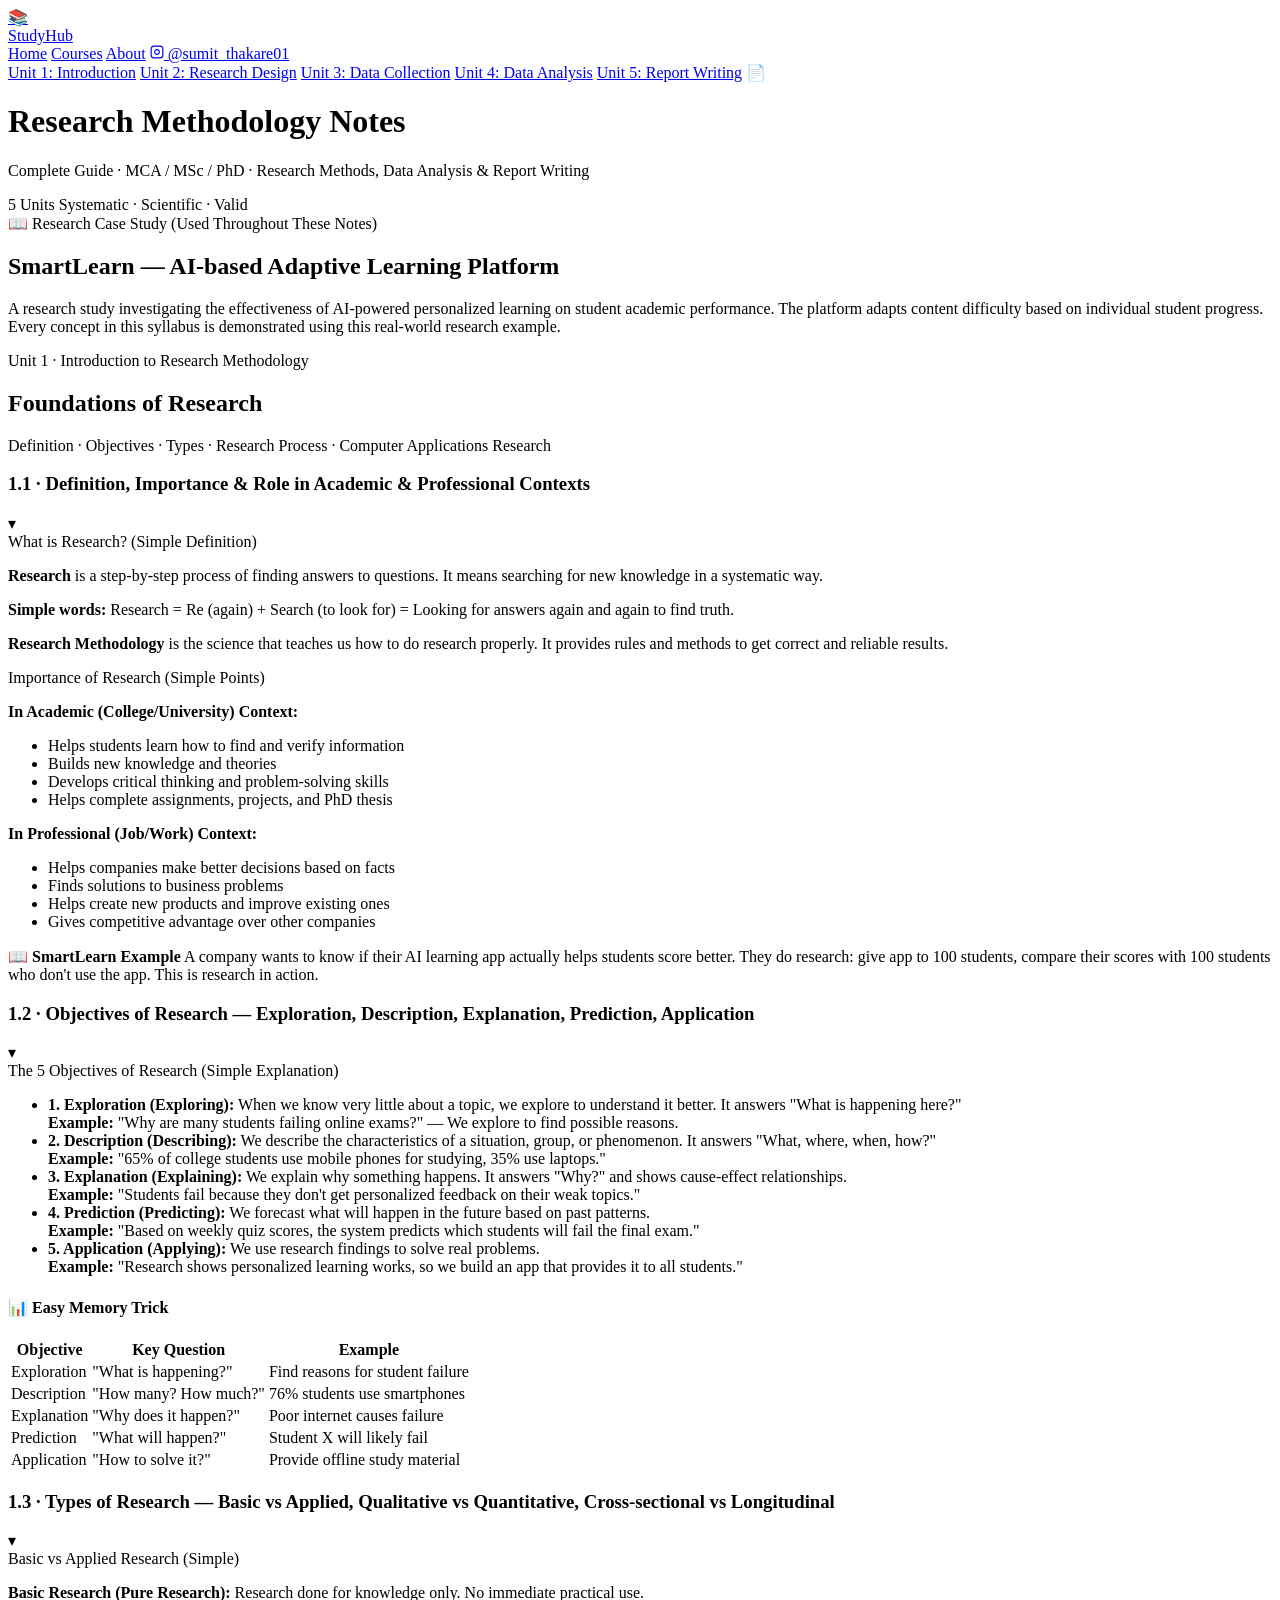
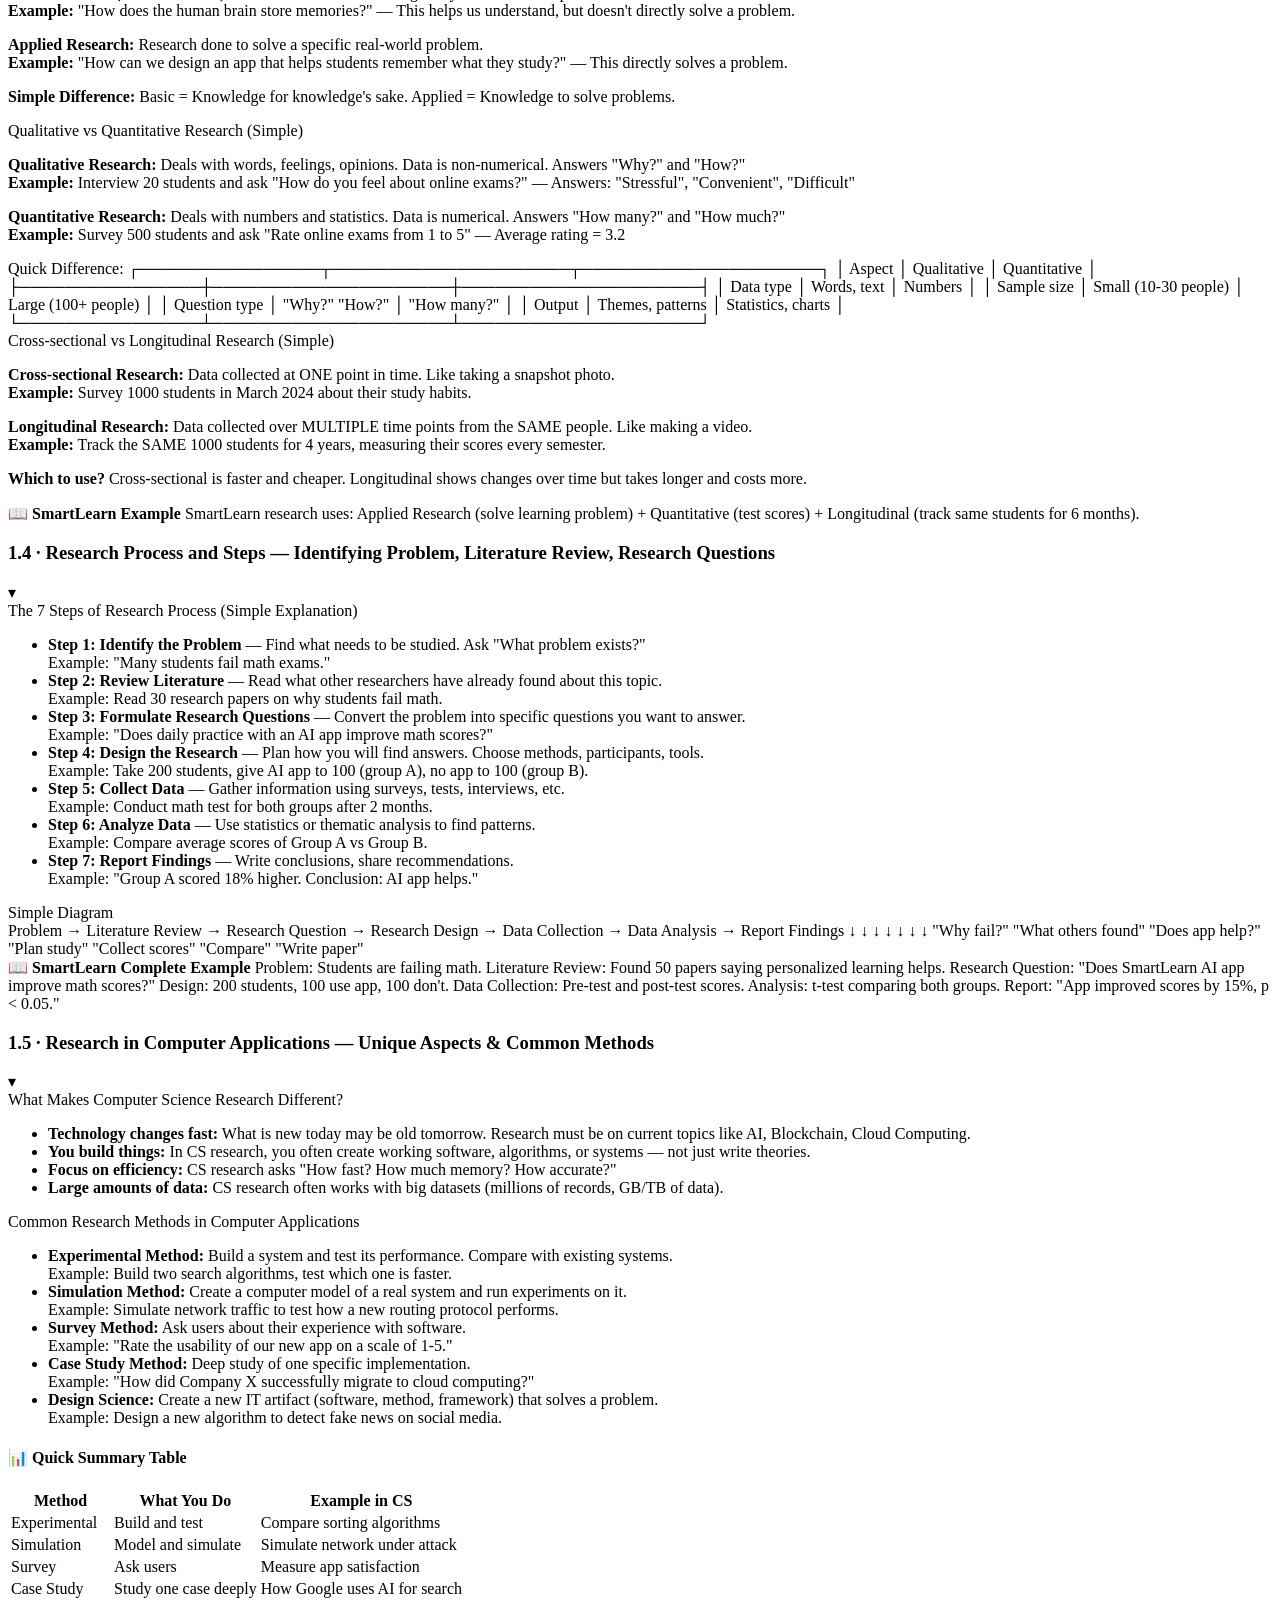
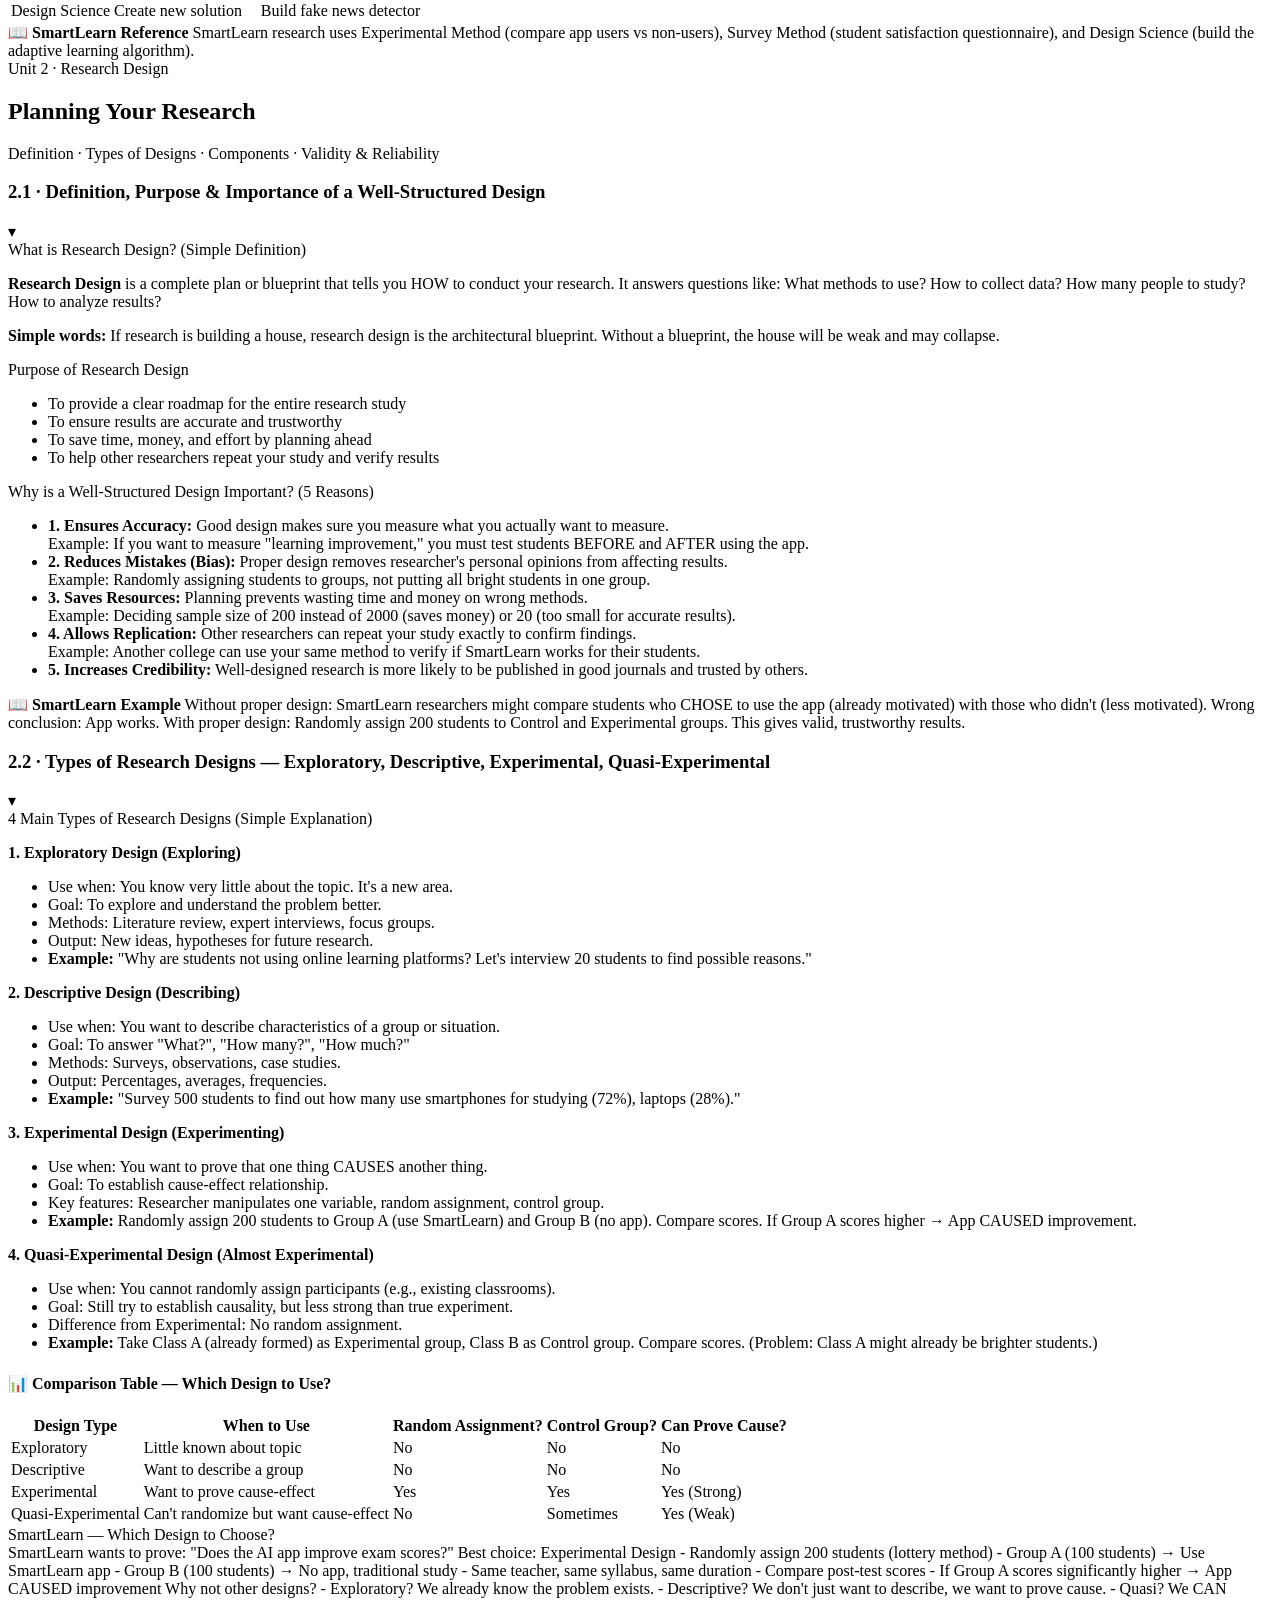
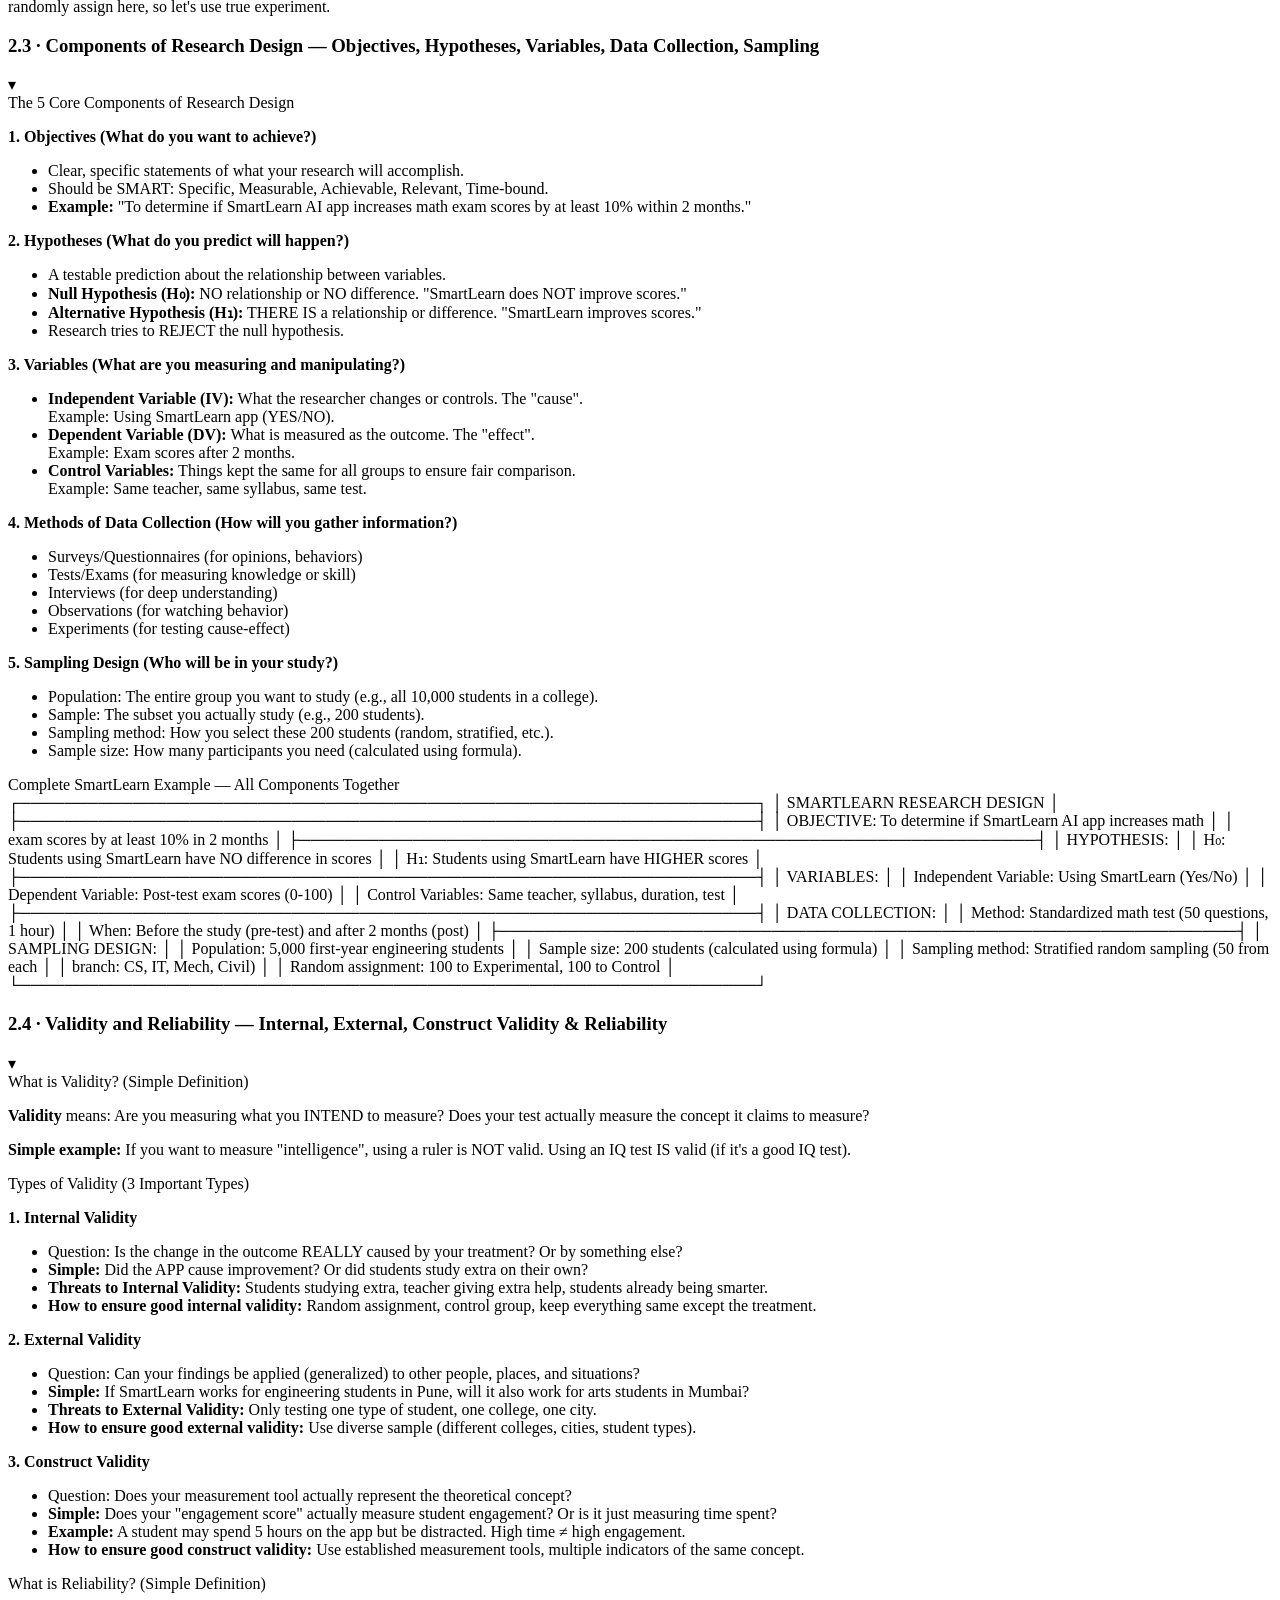
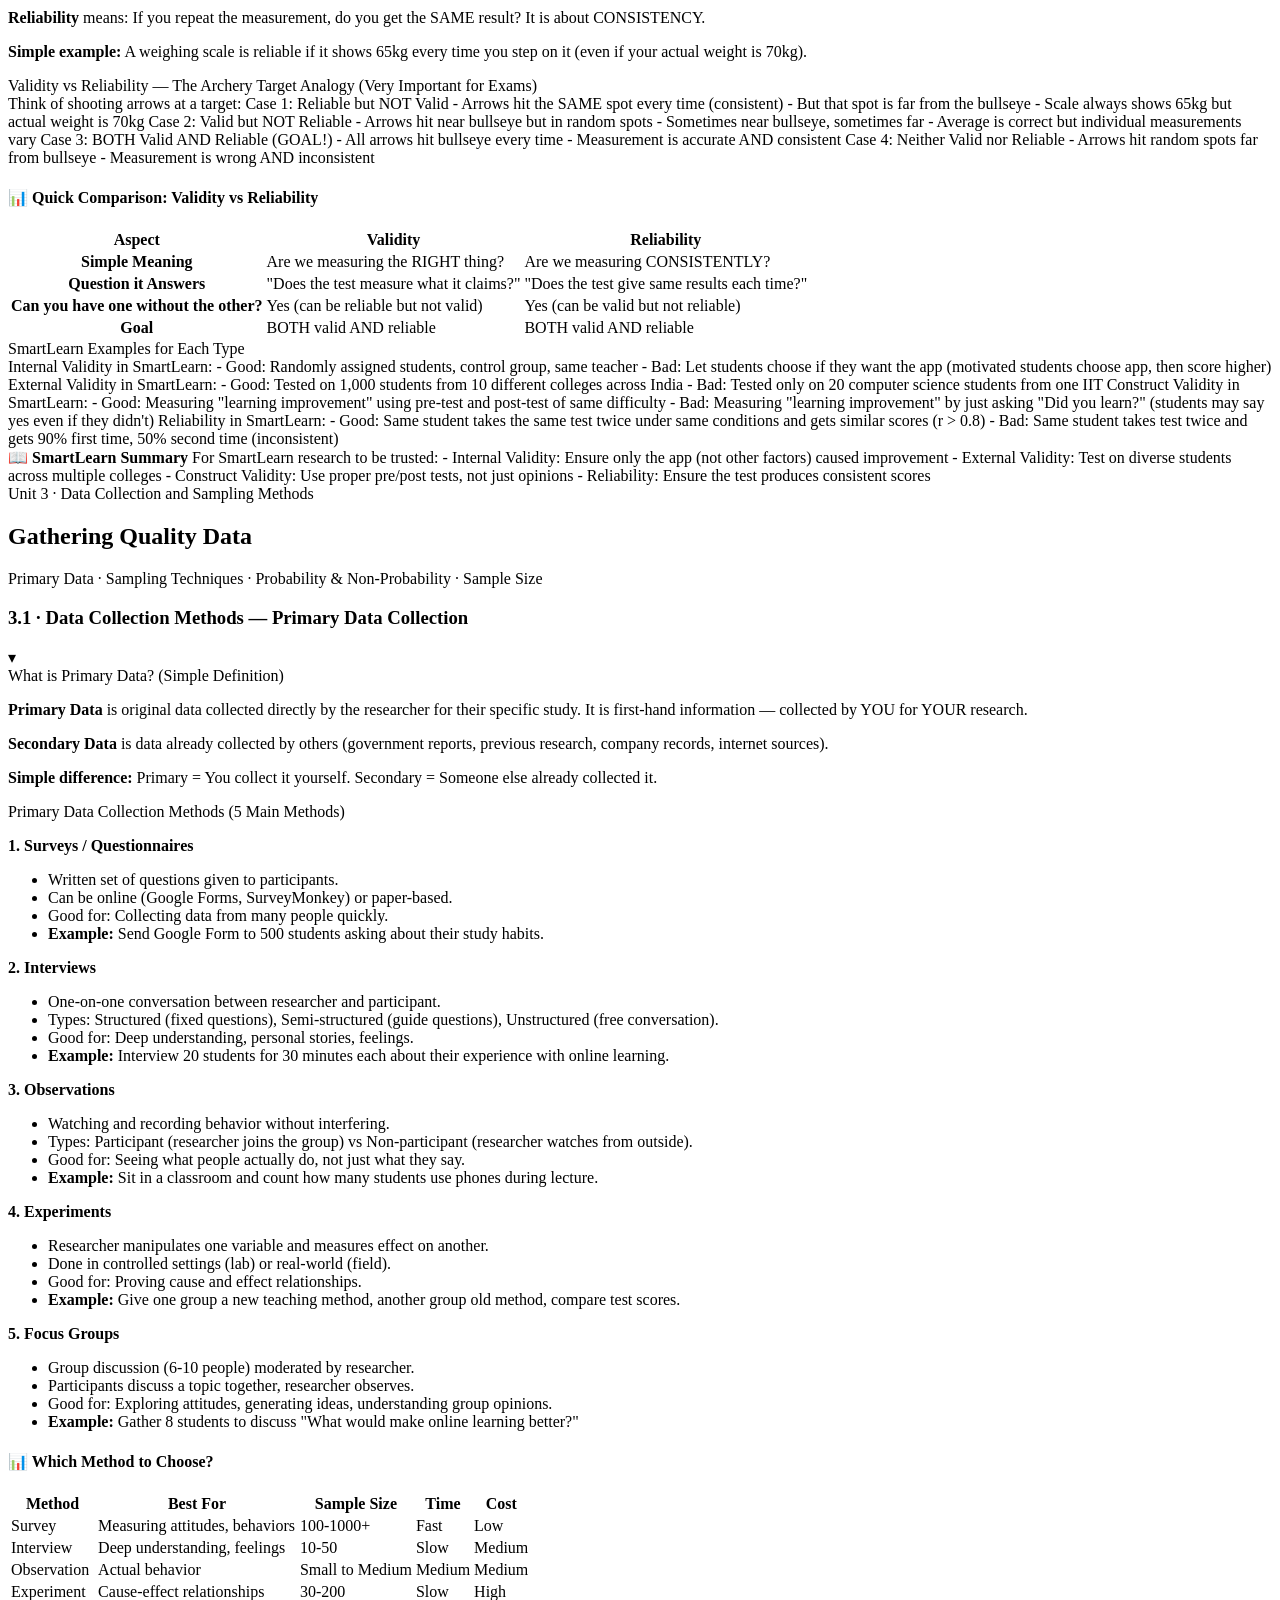
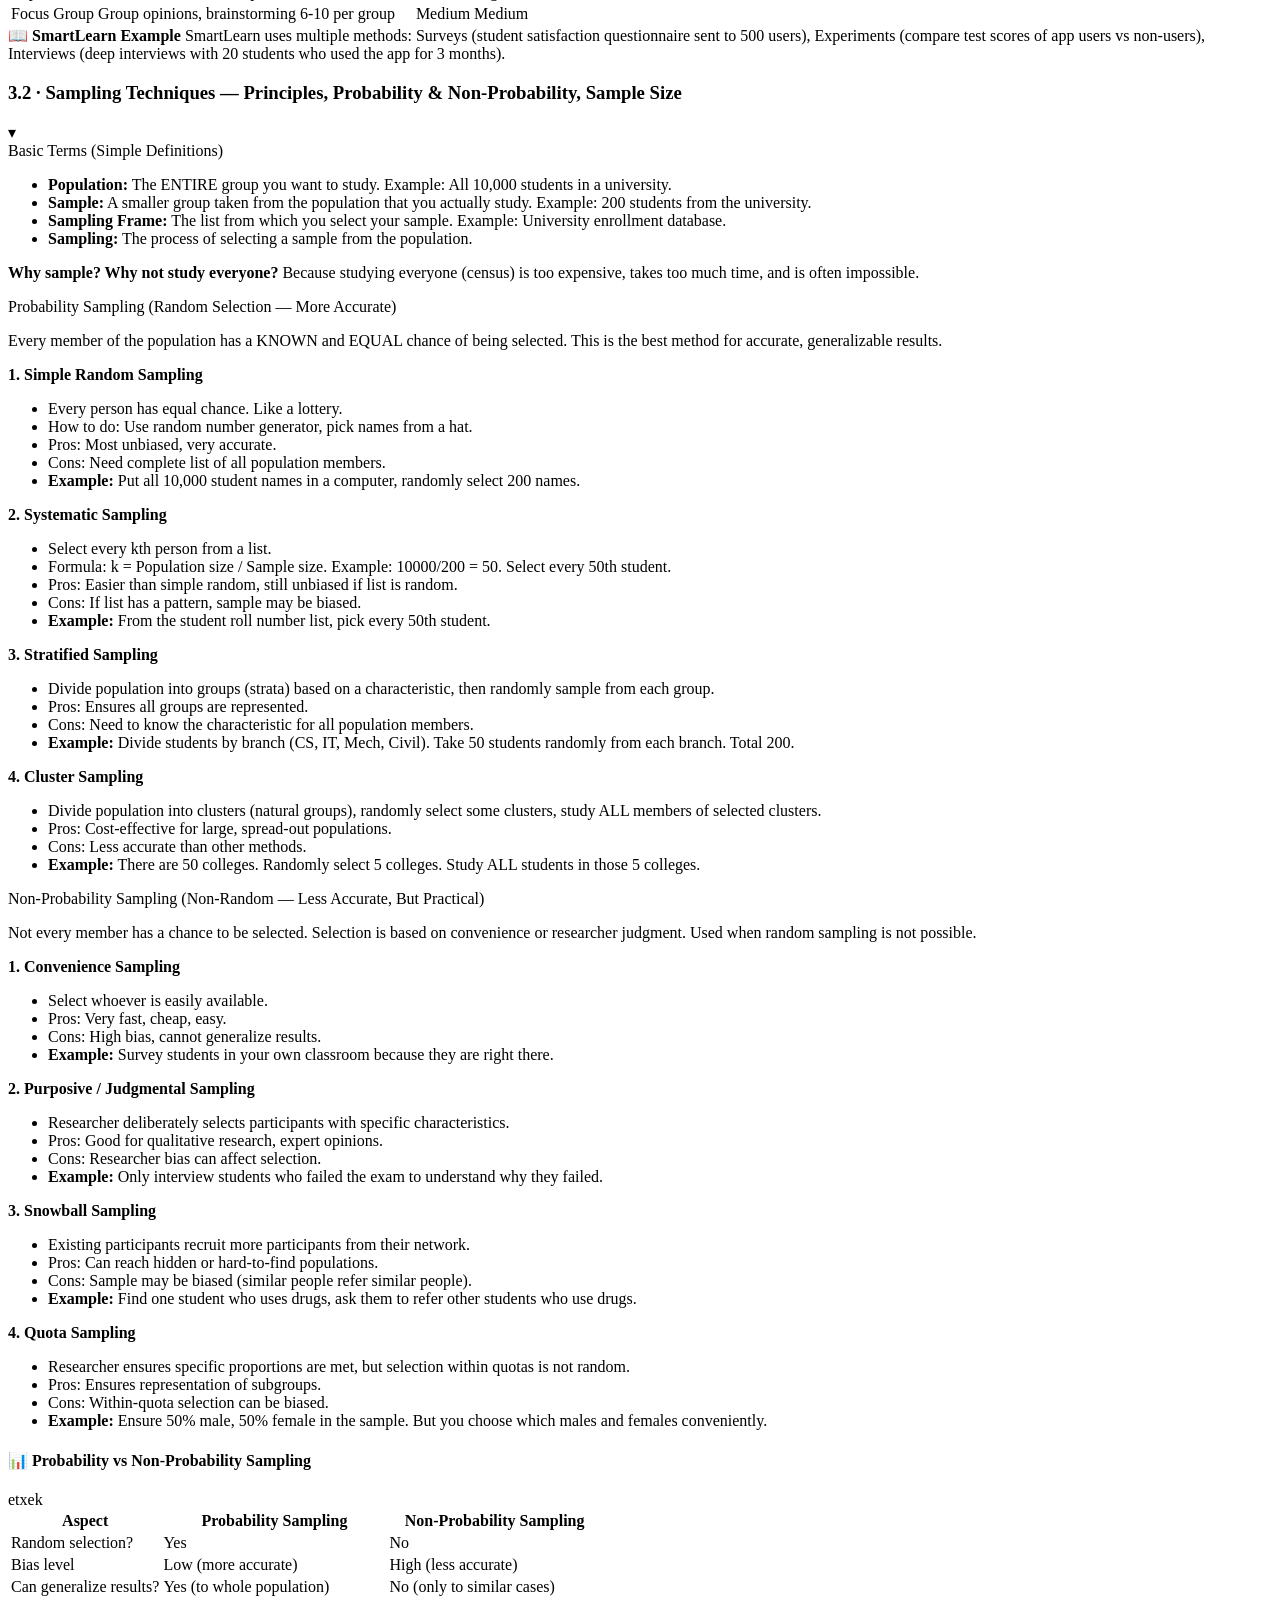
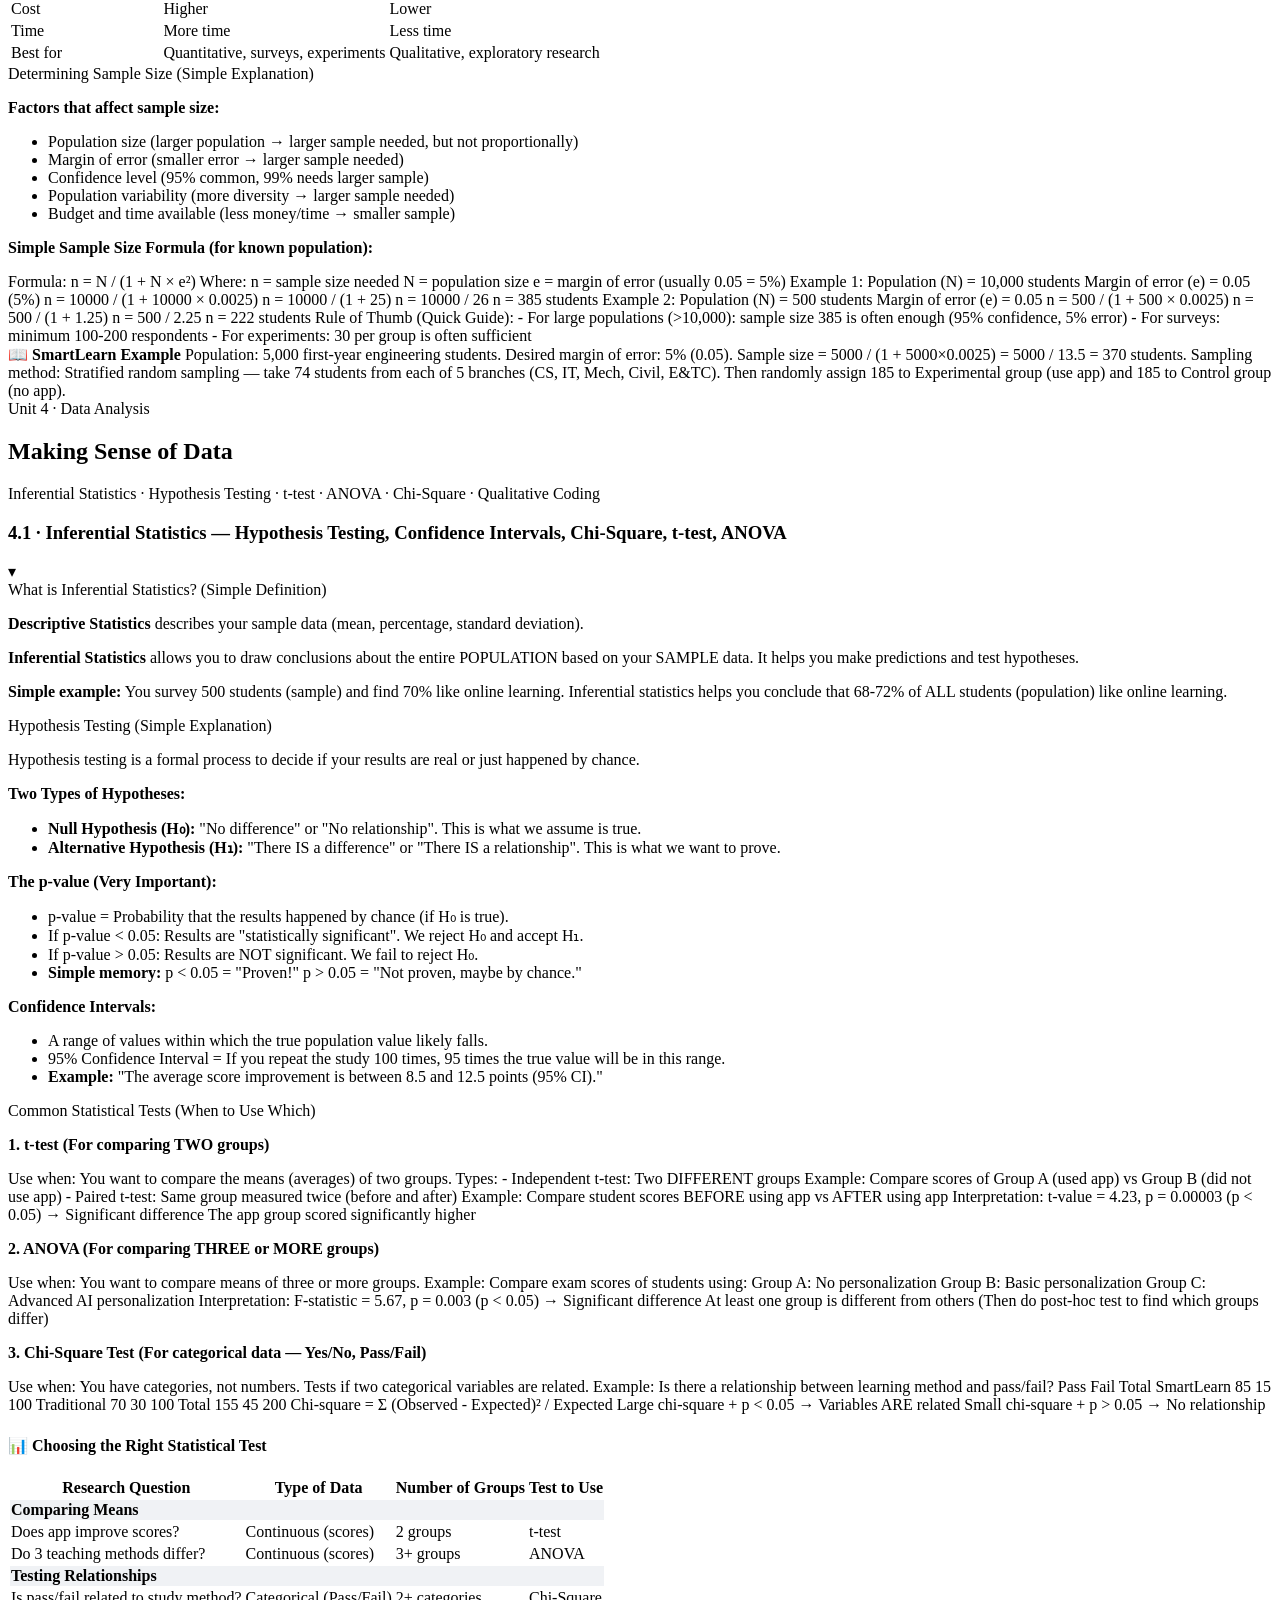
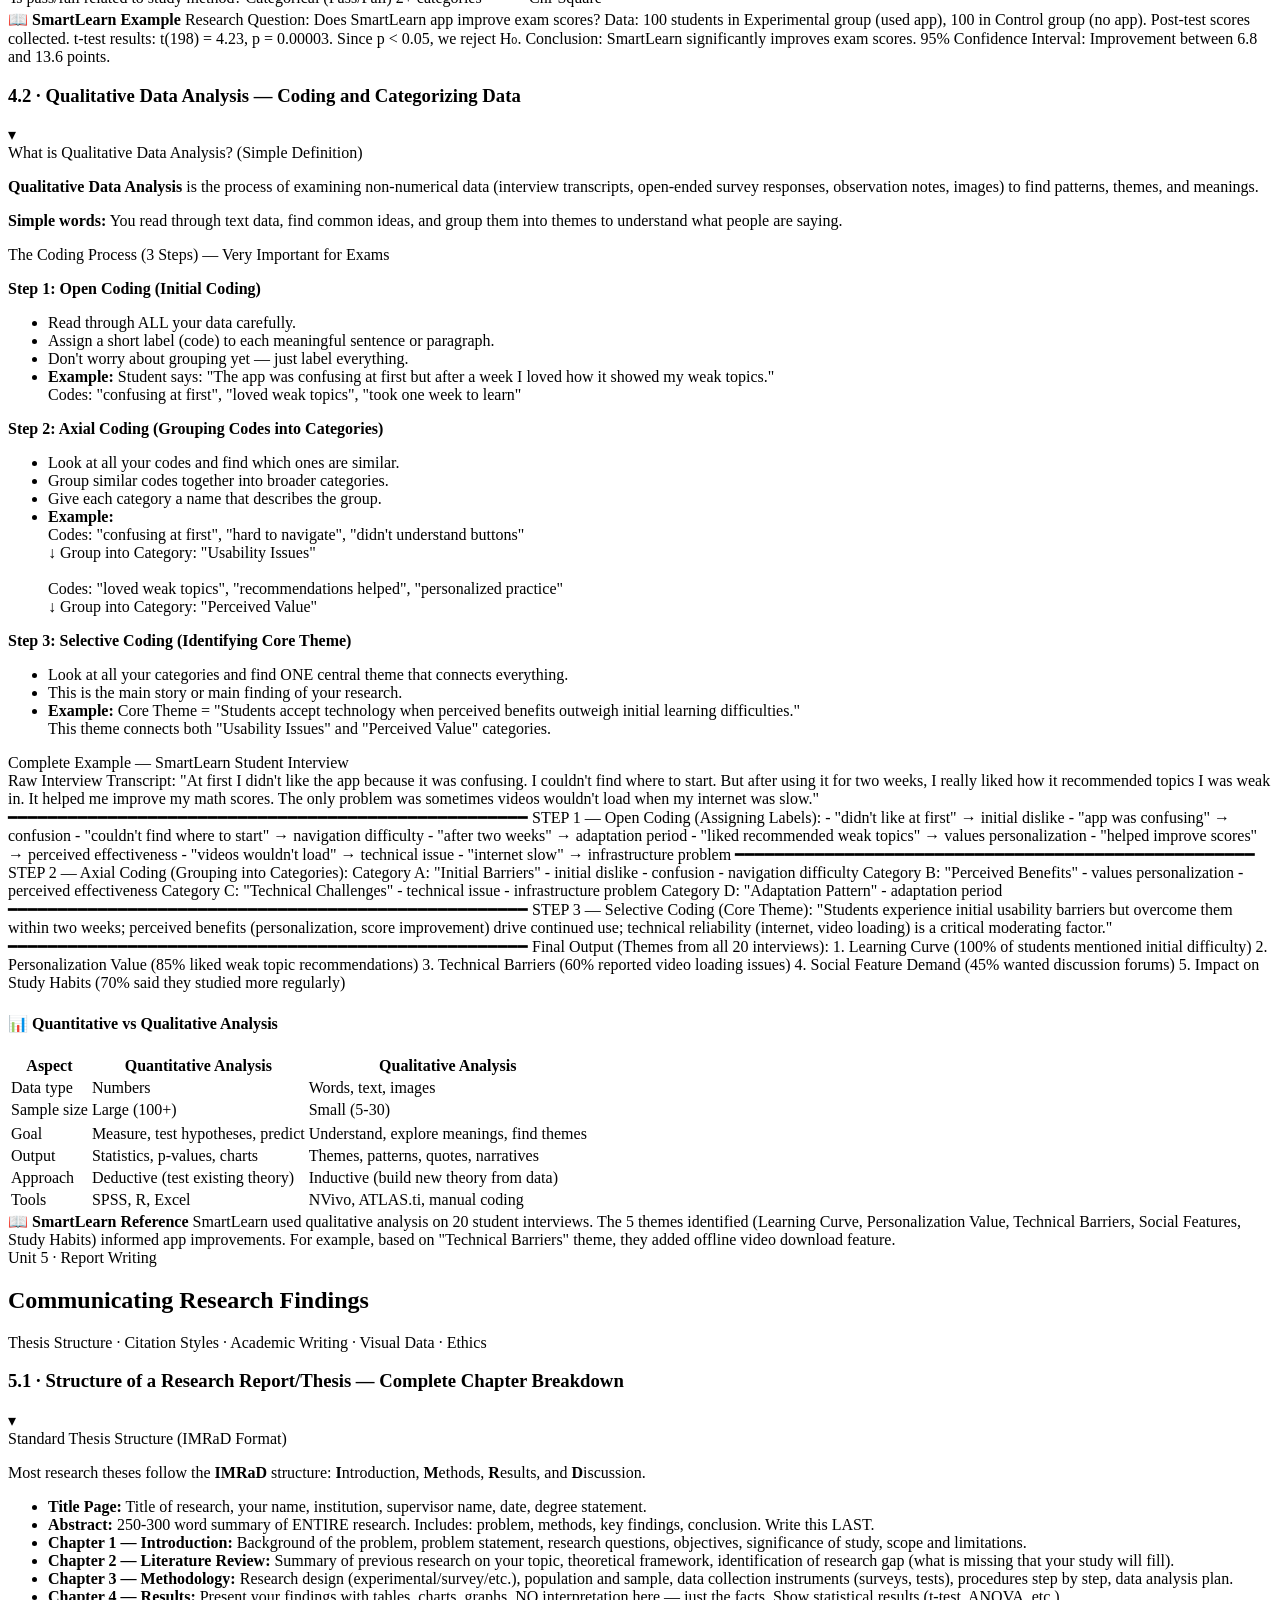
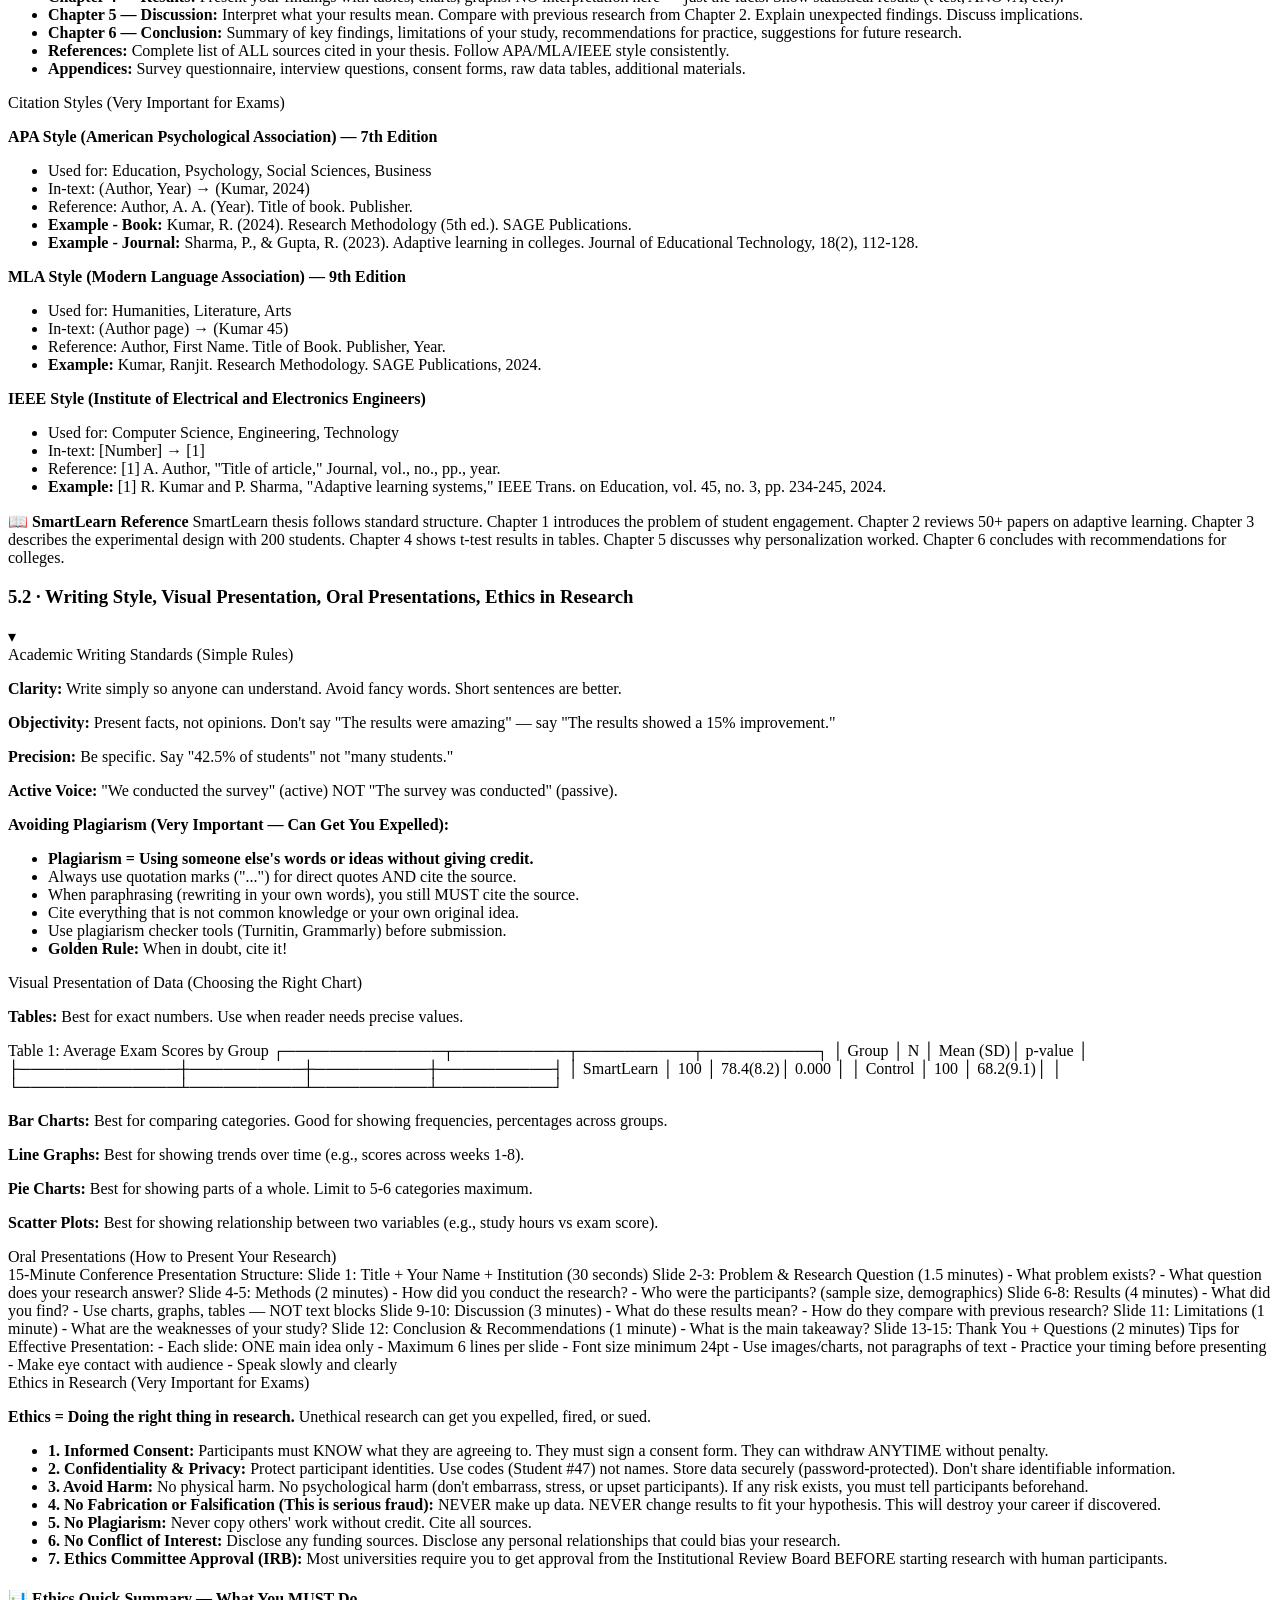
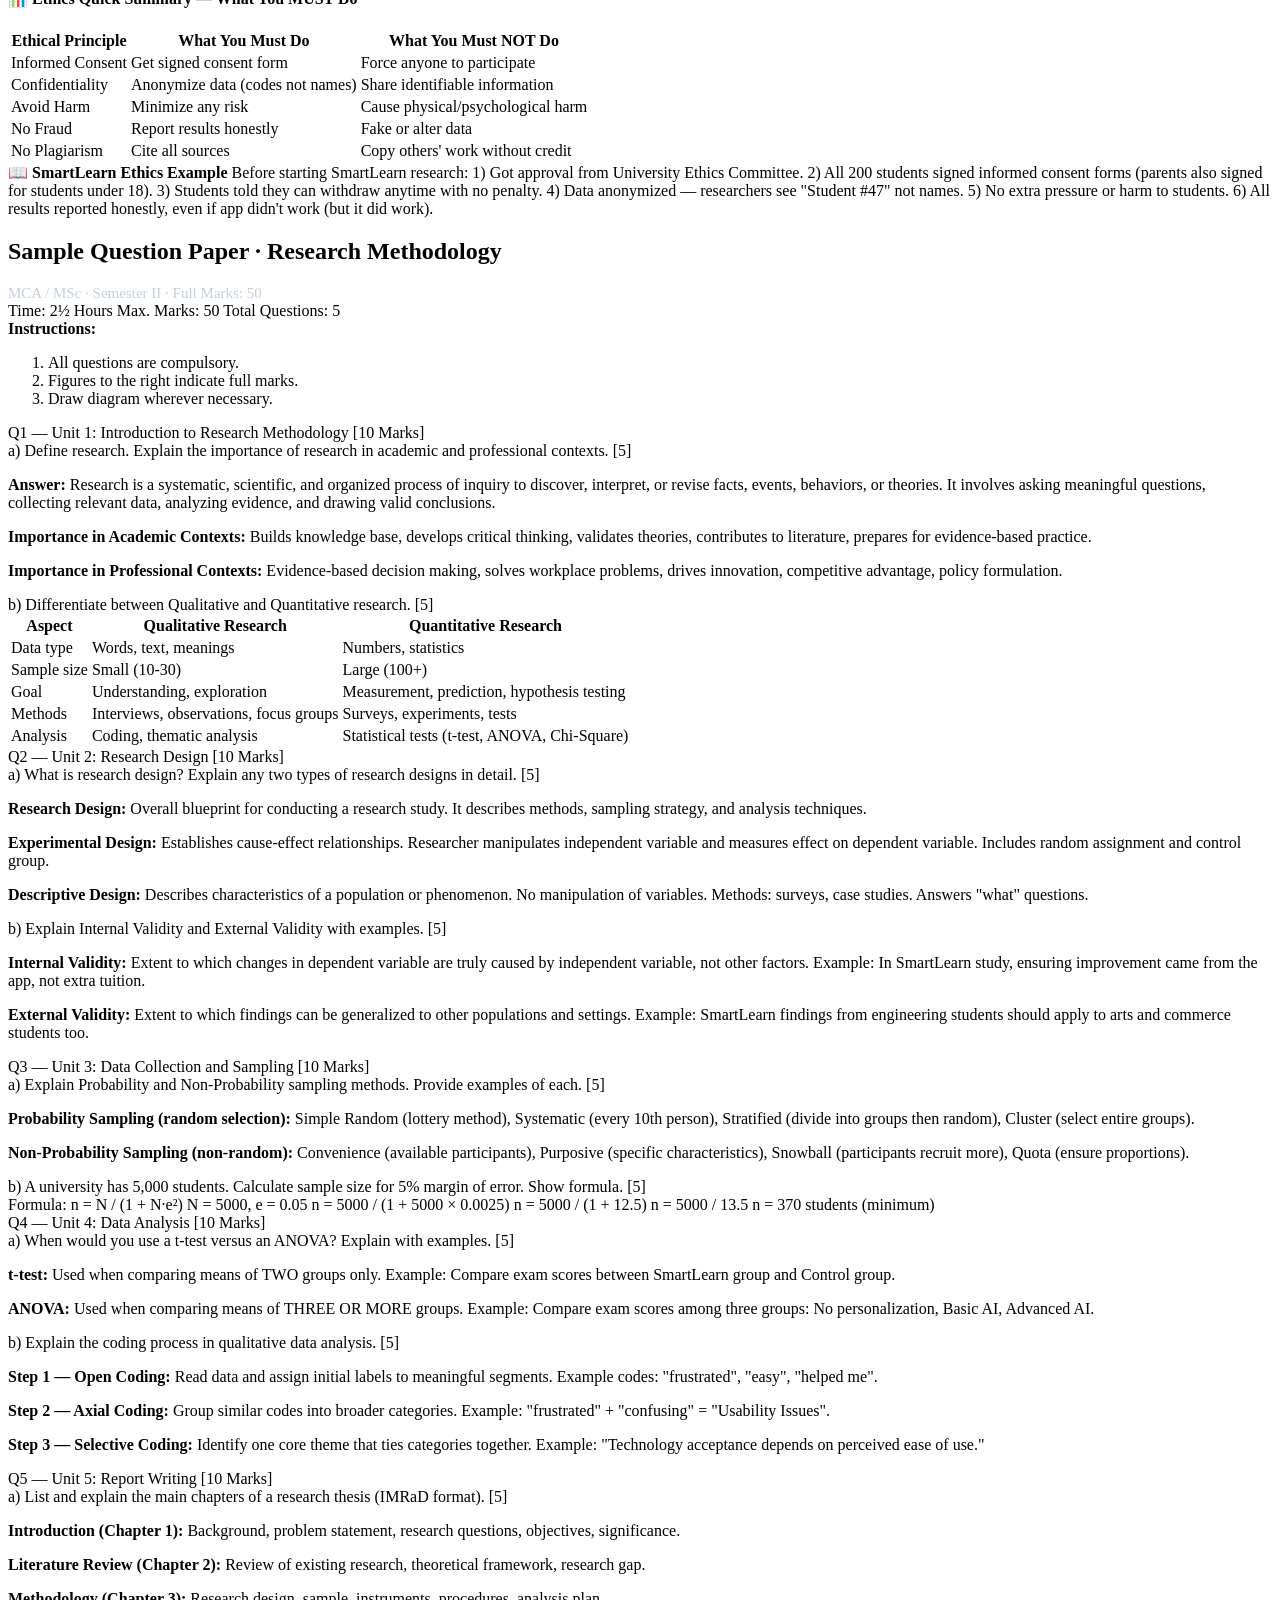
==== commit 6599eb80: "shifting to github" ====
--- a/rsm.html
+++ b/rsm.html
@@ -1,6 +1,7 @@
 <!DOCTYPE html>
 <html lang="en">
 <head>
+  <base href="/study-hub-viit/">
 <meta charset="UTF-8">
 <meta name="viewport" content="width=device-width, initial-scale=1.0">
 <title>Research Methodology – Complete Notes | StudyHub</title>
